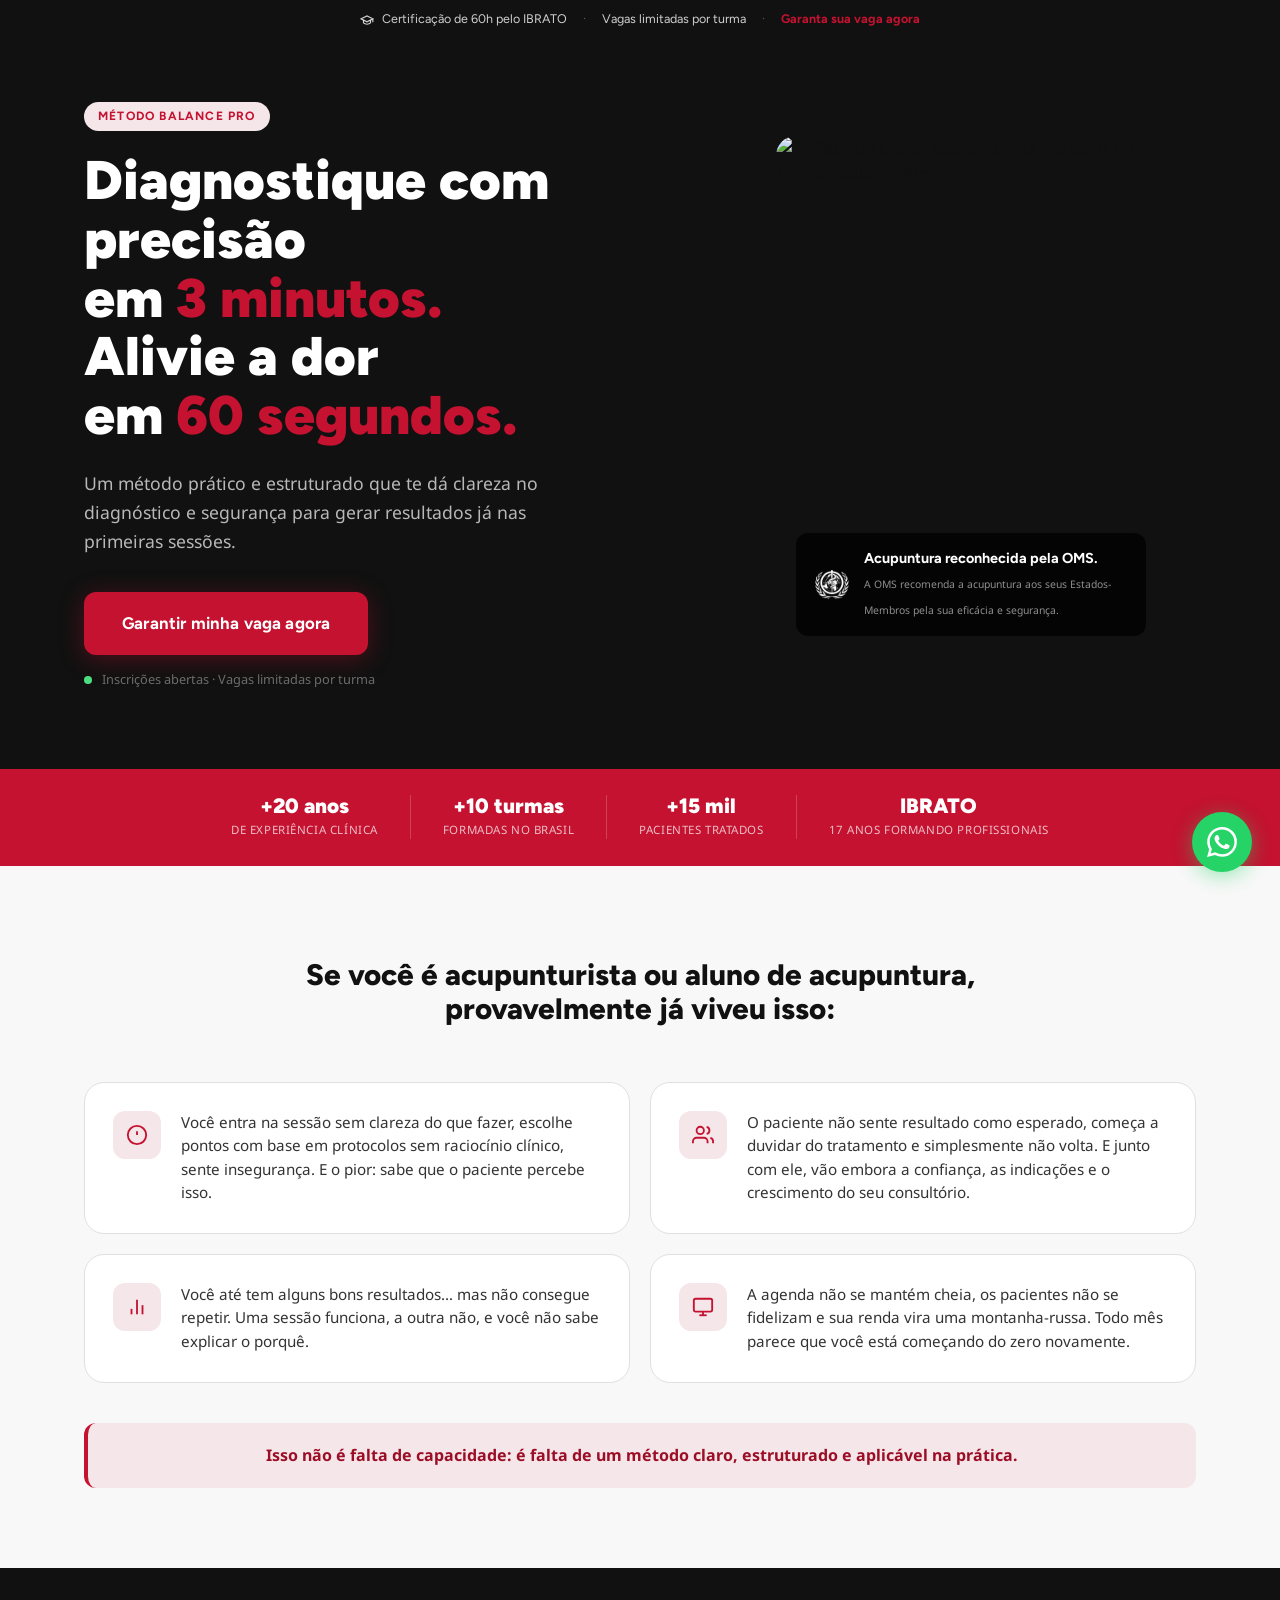
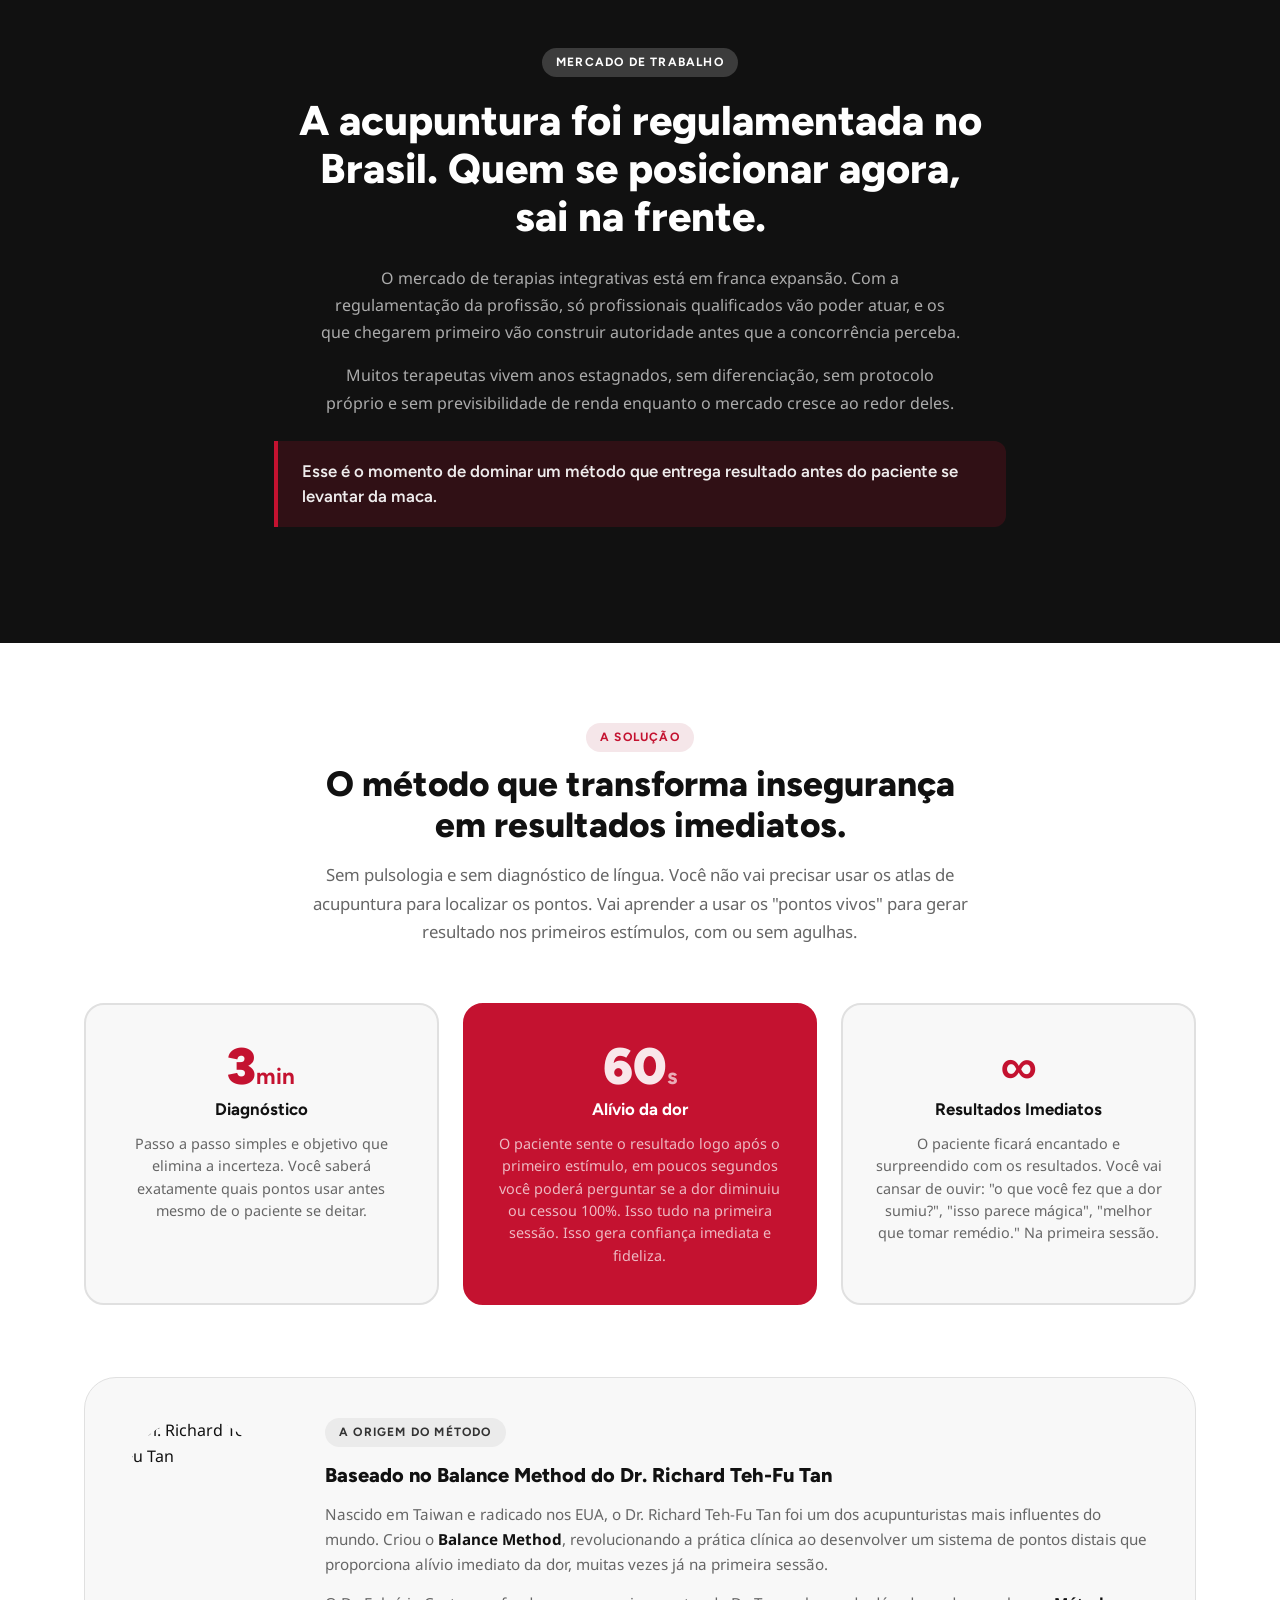
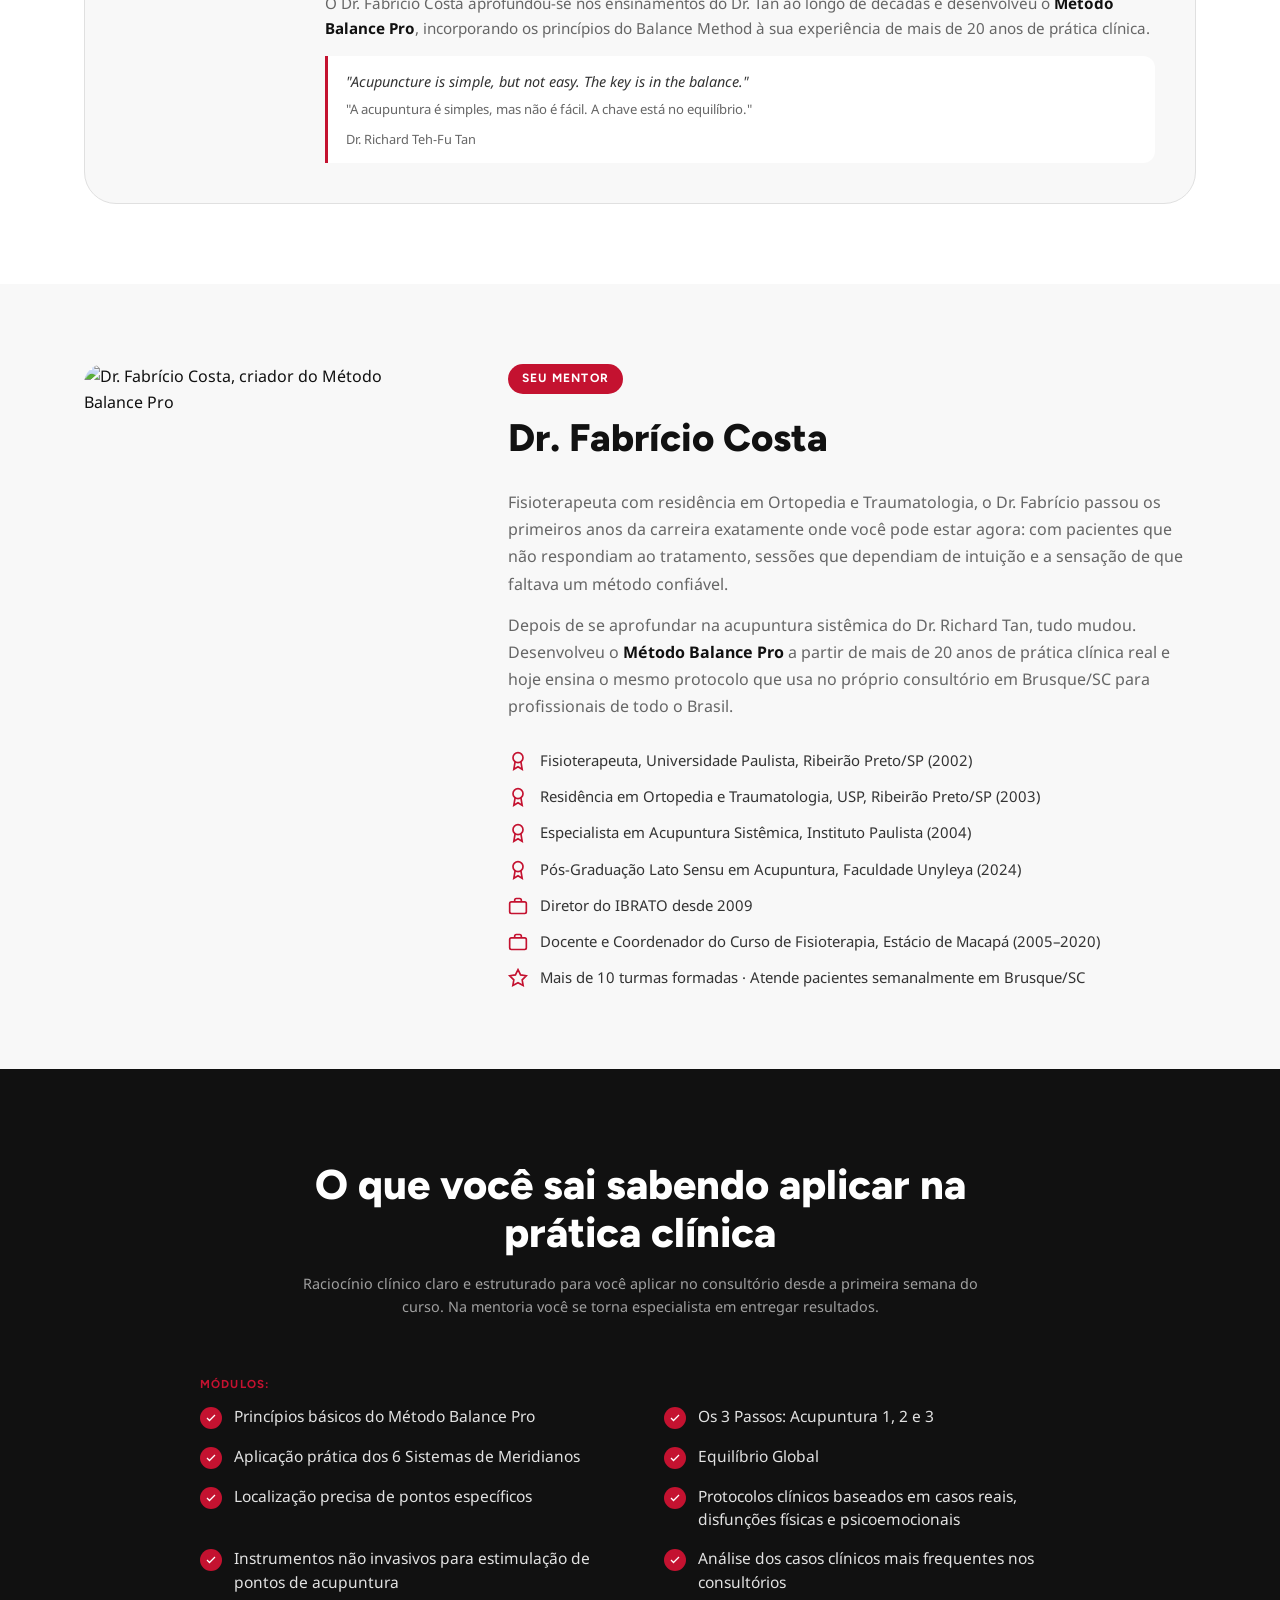
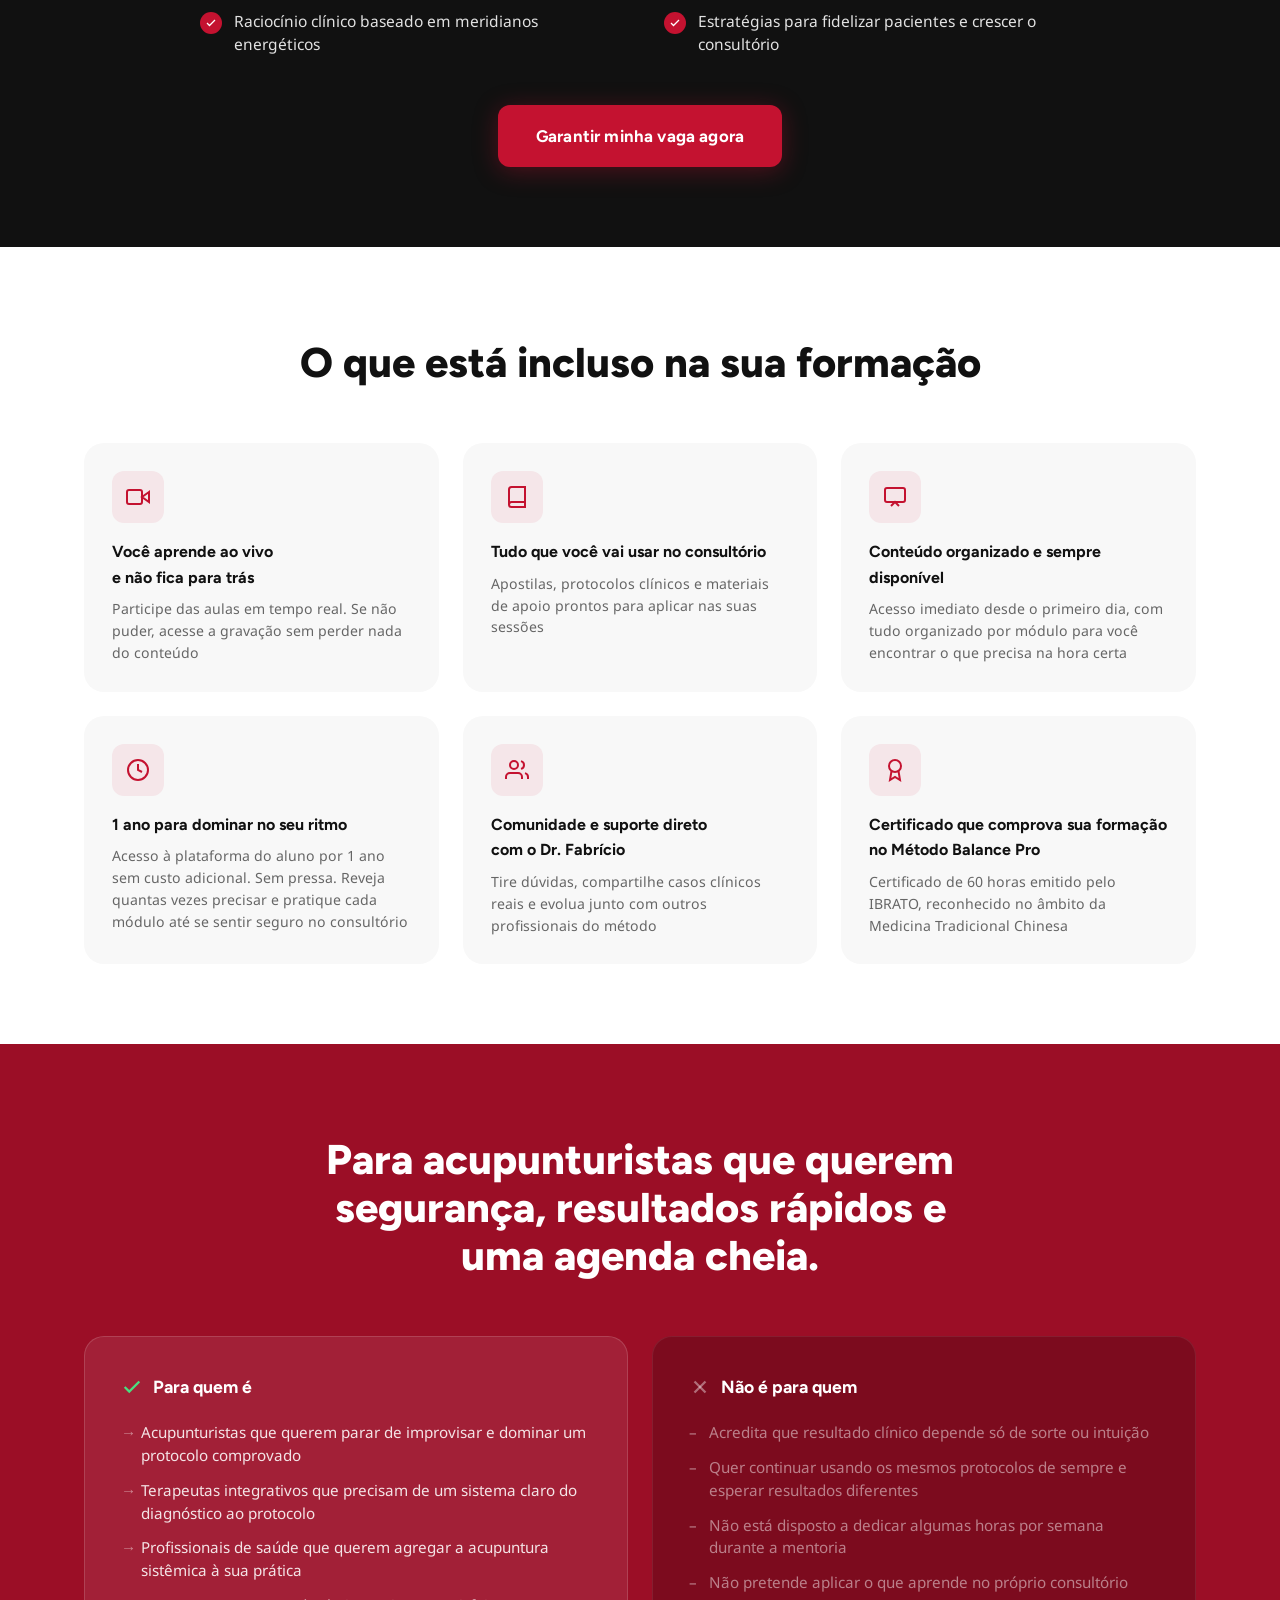
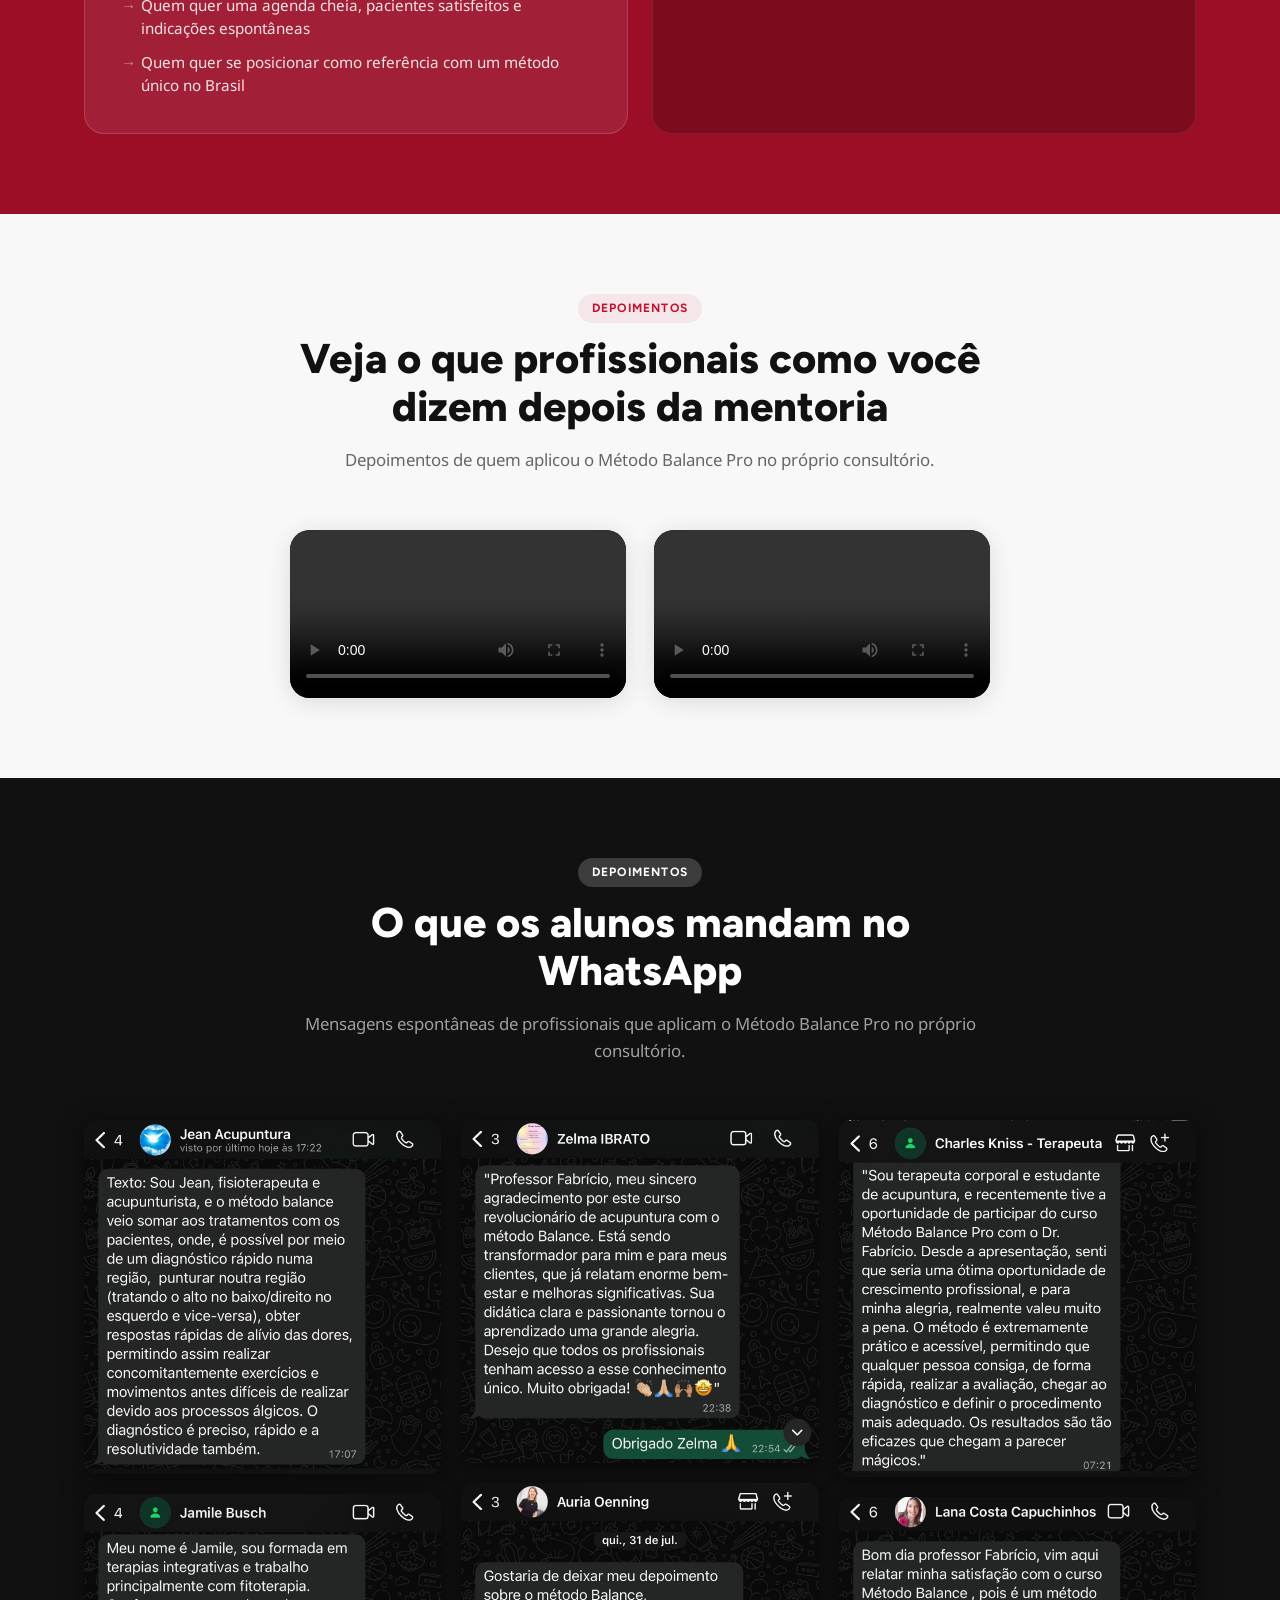
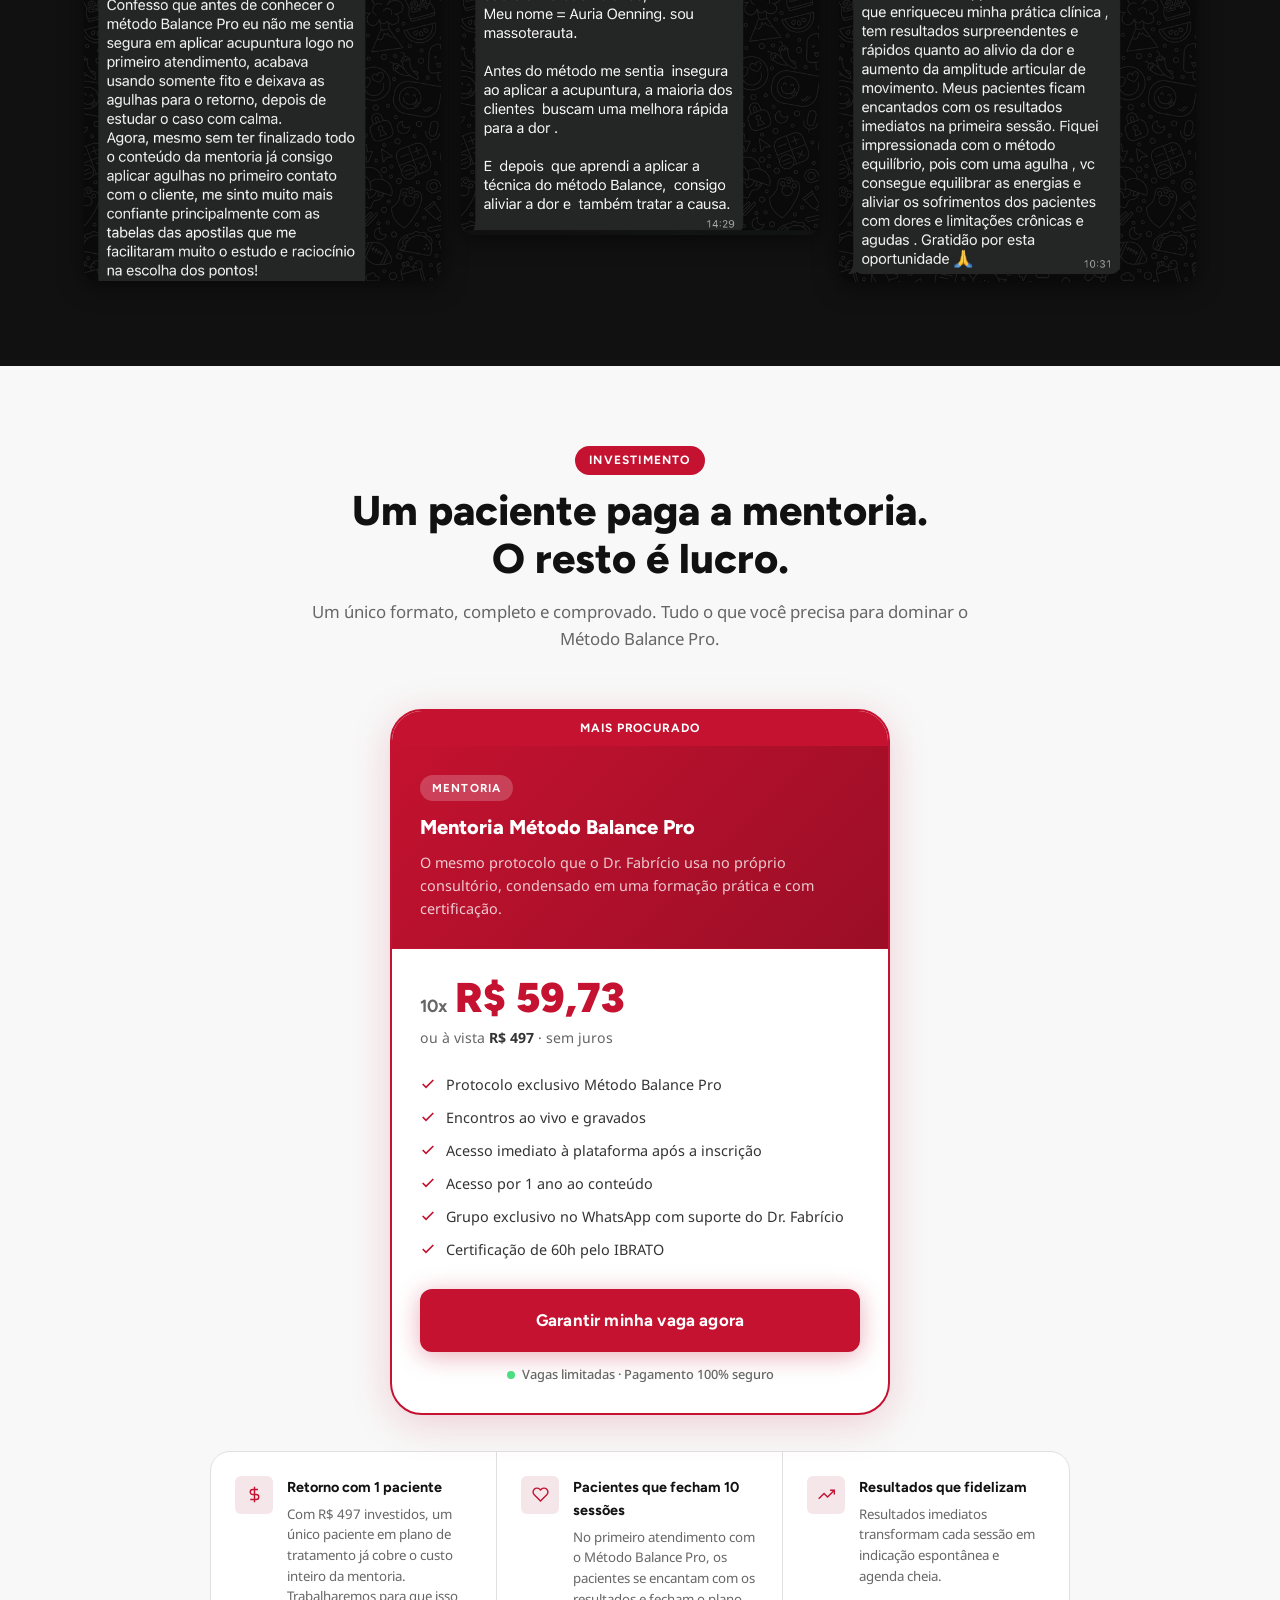
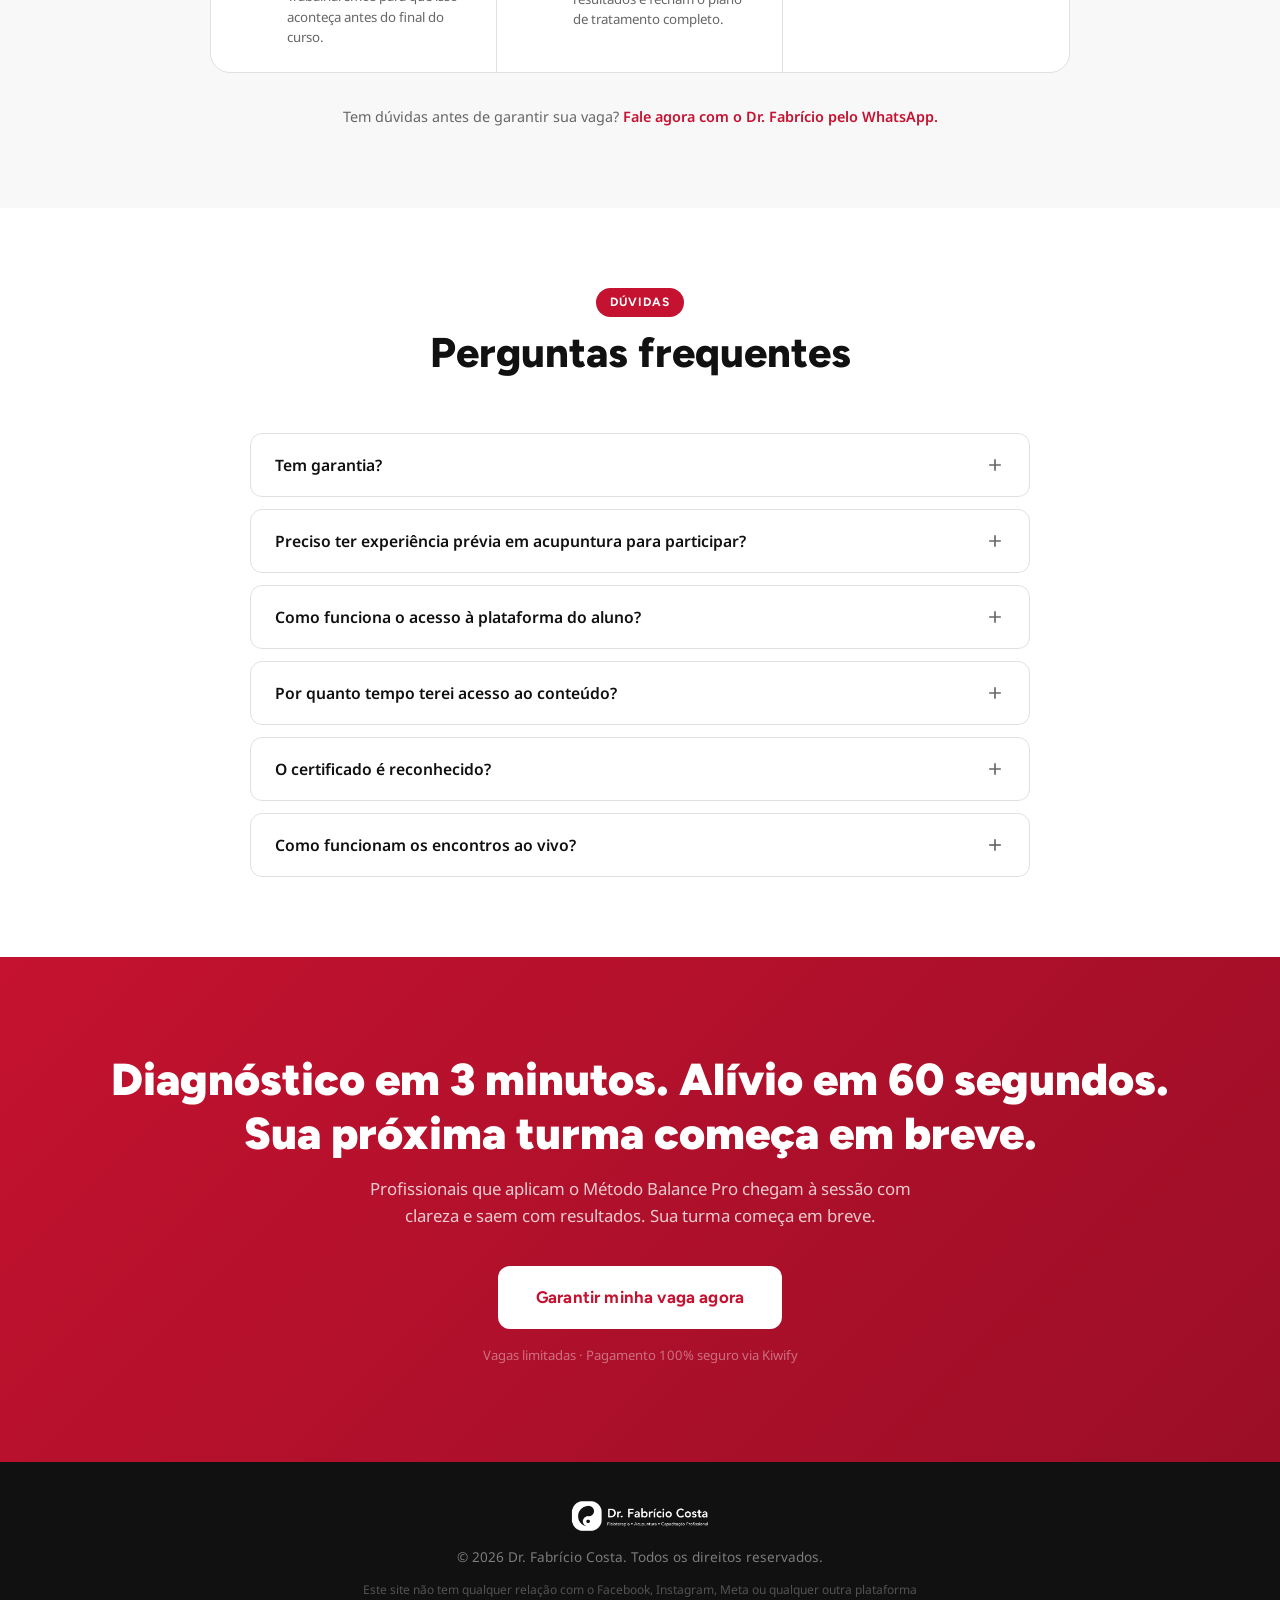
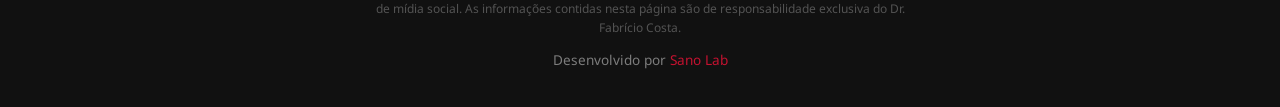
==== index.html @ a874288b "Ajusta quebras de linha em títulos das seções Mercado e A Solução Co-Authored-By: Claude Sonnet 4.6 " ====
<!DOCTYPE html>
<html lang="pt-BR">
<head>
  <!-- LP Método Balance Pro — Dr. Fabrício Costa | Sano Lab -->
  <meta charset="UTF-8">
  <meta name="viewport" content="width=device-width, initial-scale=1.0">
  <meta name="robots" content="noindex, nofollow">
  <meta name="theme-color" content="#C41230">
  <meta name="description" content="Aprenda o Método Balance Pro e alivie a dor dos seus pacientes em menos de 60 segundos. Mentoria com Dr. Fabrício Costa. Certificado IBRATO 60h.">
  <meta property="og:title" content="Método Balance Pro · Dr. Fabrício Costa">
  <meta property="og:description" content="Diagnóstico em menos de 3 minutos. Alívio da dor em menos de 60 segundos. Aprenda o Método Balance Pro com o Dr. Fabrício Costa.">
  <meta property="og:type" content="website">
  <meta property="og:image" content="img/og-image.jpg">
  <meta name="twitter:card" content="summary_large_image">
  <meta name="twitter:title" content="Método Balance Pro · Dr. Fabrício Costa">
  <meta name="twitter:description" content="Diagnóstico em menos de 3 minutos. Alívio da dor em menos de 60 segundos.">
  <meta name="twitter:image" content="img/og-image.jpg">
  <link rel="preconnect" href="https://fonts.googleapis.com">
  <link rel="preconnect" href="https://fonts.gstatic.com" crossorigin>
  <link rel="icon" href="img/favicon.png" type="image/png">
  <title>Método Balance Pro · Dr. Fabrício Costa</title>
  <link rel="stylesheet" href="css/lp.css">
</head>
<body>

  <a href="#main" class="lp-skip-link">Pular para o conteúdo</a>

  <!-- ── BARRA SUPERIOR ── -->
  <div class="lp-topbar">
    <div class="lp-topbar-inner">
      <span>
        <svg width="14" height="14" viewBox="0 0 24 24" fill="none" stroke="currentColor" stroke-width="2" aria-hidden="true" style="display:inline;vertical-align:middle;margin-right:5px"><path d="M22 10v6M2 10l10-5 10 5-10 5z"/><path d="M6 12v5c3 3 9 3 12 0v-5"/></svg>
        Certificação de 60h pelo IBRATO
      </span>
      <span class="lp-topbar-sep" aria-hidden="true">·</span>
      <span>Vagas limitadas por turma</span>
      <span class="lp-topbar-sep" aria-hidden="true">·</span>
      <a href="https://pay.kiwify.com.br/V6FzLdt" target="_blank" rel="noopener">Garanta sua vaga agora</a>
    </div>
  </div>

  <main id="main">

    <!-- ══════════════════════════════════════════
         1. HERO
    ══════════════════════════════════════════ -->
    <section class="lp-hero" aria-labelledby="lp-hero-title">
      <div class="lp-container lp-hero-inner">

        <div class="lp-hero-content">
          <span class="lp-tag">Método Balance Pro</span>
          <h1 id="lp-hero-title">
            Diagnostique com precisão<br>
            em <em>3 minutos.</em><br>
            Alivie a dor<br>
            em <em>60 segundos.</em>
          </h1>
          <p class="lp-hero-sub">
            Um método prático e estruturado que te dá clareza no diagnóstico e segurança para gerar resultados já nas primeiras sessões.
          </p>
          <a href="https://pay.kiwify.com.br/V6FzLdt"
             class="lp-btn lp-btn-primary lp-btn-lg" target="_blank" rel="noopener">
            Garantir minha vaga agora
          </a>
          <p class="lp-hero-disclaimer">
            <span class="lp-dot-live" aria-hidden="true"></span>
            Inscrições abertas · Vagas limitadas por turma
          </p>
        </div>

        <div class="lp-hero-visual" aria-hidden="true">
          <img src="img/dr-fabricio.jpg" alt="Dr. Fabrício Costa, acupunturista e criador do Método Balance Pro">
          <div class="lp-hero-badge">
            <img src="img/oms-logo.png" alt="">
            <div>
              <strong>Acupuntura reconhecida pela OMS.</strong>
              <span>A OMS recomenda a acupuntura aos seus Estados-Membros pela sua eficácia e segurança.</span>
            </div>
          </div>
        </div>

      </div>
    </section>

    <!-- ══════════════════════════════════════════
         2. BARRA DE PROVA SOCIAL
    ══════════════════════════════════════════ -->
    <div class="lp-trust-bar" aria-label="Números e credenciais">
      <div class="lp-container lp-trust-inner">
        <div class="lp-trust-item">
          <strong>+20 anos</strong>
          <span>de experiência clínica</span>
        </div>
        <div class="lp-trust-sep" aria-hidden="true"></div>
        <div class="lp-trust-item">
          <strong>+10 turmas</strong>
          <span>formadas no Brasil</span>
        </div>
        <div class="lp-trust-sep" aria-hidden="true"></div>
        <div class="lp-trust-item">
          <strong>+15 mil</strong>
          <span>pacientes tratados</span>
        </div>
        <div class="lp-trust-sep" aria-hidden="true"></div>
        <div class="lp-trust-item">
          <strong>IBRATO</strong>
          <span>17 anos formando profissionais</span>
        </div>
      </div>
    </div>

    <!-- ══════════════════════════════════════════
         3. PROBLEMA
    ══════════════════════════════════════════ -->
    <section class="lp-section lp-pain" aria-labelledby="lp-pain-title">
      <div class="lp-container">
        <div class="lp-section-header">
          <h2 id="lp-pain-title">Se você é acupunturista ou aluno de acupuntura,<br>provavelmente já viveu isso:</h2>
        </div>

        <div class="lp-pain-grid">
          <div class="lp-pain-card">
            <div class="lp-pain-icon" aria-hidden="true">
              <svg viewBox="0 0 24 24" fill="none" stroke-width="2"><circle cx="12" cy="12" r="10"/><line x1="12" y1="8" x2="12" y2="12"/><line x1="12" y1="16" x2="12.01" y2="16"/></svg>
            </div>
            <p>Você entra na sessão sem clareza do que fazer, escolhe pontos com base em protocolos sem raciocínio clínico, sente insegurança. E o pior: sabe que o paciente percebe isso.</p>
          </div>
          <div class="lp-pain-card">
            <div class="lp-pain-icon" aria-hidden="true">
              <svg viewBox="0 0 24 24" fill="none" stroke-width="2"><path d="M17 21v-2a4 4 0 0 0-4-4H5a4 4 0 0 0-4 4v2"/><circle cx="9" cy="7" r="4"/><path d="M23 21v-2a4 4 0 0 0-3-3.87"/><path d="M16 3.13a4 4 0 0 1 0 7.75"/></svg>
            </div>
            <p>O paciente não sente resultado como esperado, começa a duvidar do tratamento e simplesmente não volta. E junto com ele, vão embora a confiança, as indicações e o crescimento do seu consultório.</p>
          </div>
          <div class="lp-pain-card">
            <div class="lp-pain-icon" aria-hidden="true">
              <svg viewBox="0 0 24 24" fill="none" stroke-width="2"><line x1="18" y1="20" x2="18" y2="10"/><line x1="12" y1="20" x2="12" y2="4"/><line x1="6" y1="20" x2="6" y2="14"/></svg>
            </div>
            <p>Você até tem alguns bons resultados… mas não consegue repetir. Uma sessão funciona, a outra não, e você não sabe explicar o porquê.</p>
          </div>
          <div class="lp-pain-card">
            <div class="lp-pain-icon" aria-hidden="true">
              <svg viewBox="0 0 24 24" fill="none" stroke-width="2"><rect x="2" y="3" width="20" height="14" rx="2"/><line x1="8" y1="21" x2="16" y2="21"/><line x1="12" y1="17" x2="12" y2="21"/></svg>
            </div>
            <p>A agenda não se mantém cheia, os pacientes não se fidelizam e sua renda vira uma montanha-russa. Todo mês parece que você está começando do zero novamente.</p>
          </div>
        </div>

        <div class="lp-pain-cta">
          <p><strong>Isso não é falta de capacidade: é falta de um método claro, estruturado e aplicável na prática.</strong></p>
        </div>
      </div>
    </section>

    <!-- ══════════════════════════════════════════
         4. MERCADO
    ══════════════════════════════════════════ -->
    <section class="lp-section lp-market" aria-labelledby="lp-market-title">
      <div class="lp-container lp-market-inner">
        <span class="lp-tag lp-tag-white">Mercado de trabalho</span>
        <h2 id="lp-market-title">A acupuntura foi regulamentada no Brasil. Quem se posicionar agora,<br>sai na frente.</h2>
        <p>O mercado de terapias integrativas está em franca expansão. Com a regulamentação da profissão, só profissionais qualificados vão poder atuar, e os que chegarem primeiro vão construir autoridade antes que a concorrência perceba.</p>
        <p>Muitos terapeutas vivem anos estagnados, sem diferenciação, sem protocolo próprio e sem previsibilidade de renda enquanto o mercado cresce ao redor deles.</p>
        <div class="lp-market-callout">
          Esse é o momento de dominar um método que entrega resultado antes do paciente se levantar da maca.
        </div>
      </div>
    </section>

    <!-- ══════════════════════════════════════════
         5. O MÉTODO + ORIGEM
    ══════════════════════════════════════════ -->
    <section class="lp-section lp-method" aria-labelledby="lp-method-title">
      <div class="lp-container">

        <div class="lp-section-header">
          <span class="lp-tag">A Solução</span>
          <h2 id="lp-method-title">O método que transforma insegurança<br>em resultados imediatos.</h2>
          <p class="lp-section-lead">Sem pulsologia e sem diagnóstico de língua. Você não vai precisar usar os atlas de acupuntura para localizar os pontos. Vai aprender a usar os "pontos vivos" para gerar resultado nos primeiros estímulos, com ou sem agulhas.</p>
        </div>

        <div class="lp-pillars">
          <div class="lp-pillar">
            <div class="lp-pillar-num" aria-hidden="true">3<small>min</small></div>
            <h3>Diagnóstico</h3>
            <p>Passo a passo simples e objetivo que elimina a incerteza. Você saberá exatamente quais pontos usar antes mesmo de o paciente se deitar.</p>
          </div>
          <div class="lp-pillar lp-pillar-highlight">
            <div class="lp-pillar-num" aria-hidden="true">60<small>s</small></div>
            <h3>Alívio da dor</h3>
            <p>O paciente sente o resultado logo após o primeiro estímulo, em poucos segundos você poderá perguntar se a dor diminuiu ou cessou 100%. Isso tudo na primeira sessão. Isso gera confiança imediata e fideliza.</p>
          </div>
          <div class="lp-pillar">
            <div class="lp-pillar-num" aria-hidden="true">∞</div>
            <h3>Resultados Imediatos</h3>
            <p>O paciente ficará encantado e surpreendido com os resultados. Você vai cansar de ouvir: "o que você fez que a dor sumiu?", "isso parece mágica", "melhor que tomar remédio." Na primeira sessão.</p>
          </div>
        </div>

        <!-- Origem: Dr. Richard Tan -->
        <div class="lp-tan-block">
          <div class="lp-tan-img-wrap">
            <img src="https://www.elotus.org/sites/default/files/imagecache/biography_full/speakers/richard_teh_fu_tan.jpg"
                 alt="Dr. Richard Teh-Fu Tan" loading="lazy">
          </div>
          <div class="lp-tan-content">
            <span class="lp-tag lp-tag-dark">A origem do método</span>
            <h3>Baseado no Balance Method do Dr. Richard Teh-Fu Tan</h3>
            <p>Nascido em Taiwan e radicado nos EUA, o Dr. Richard Teh-Fu Tan foi um dos acupunturistas mais influentes do mundo. Criou o <strong>Balance Method</strong>, revolucionando a prática clínica ao desenvolver um sistema de pontos distais que proporciona alívio imediato da dor, muitas vezes já na primeira sessão.</p>
            <p>O Dr. Fabrício Costa aprofundou-se nos ensinamentos do Dr. Tan ao longo de décadas e desenvolveu o <strong>Método Balance Pro</strong>, incorporando os princípios do Balance Method à sua experiência de mais de 20 anos de prática clínica.</p>
            <blockquote class="lp-quote">
              <p>"Acupuncture is simple, but not easy. The key is in the balance."</p>
              <p class="lp-quote-translation">"A acupuntura é simples, mas não é fácil. A chave está no equilíbrio."</p>
              <footer>Dr. Richard Teh-Fu Tan</footer>
            </blockquote>
          </div>
        </div>

      </div>
    </section>

    <!-- ══════════════════════════════════════════
         6. O MENTOR
    ══════════════════════════════════════════ -->
    <section class="lp-section lp-mentor" aria-labelledby="lp-mentor-title">
      <div class="lp-container lp-mentor-inner">

        <div class="lp-mentor-img">
          <img src="img/sobre2.jpg" alt="Dr. Fabrício Costa, criador do Método Balance Pro" loading="lazy">
        </div>

        <div class="lp-mentor-content">
          <span class="lp-tag lp-tag-red">Seu mentor</span>
          <h2 id="lp-mentor-title">Dr. Fabrício Costa</h2>
          <p>Fisioterapeuta com residência em Ortopedia e Traumatologia, o Dr. Fabrício passou os primeiros anos da carreira exatamente onde você pode estar agora: com pacientes que não respondiam ao tratamento, sessões que dependiam de intuição e a sensação de que faltava um método confiável.</p>
          <p>Depois de se aprofundar na acupuntura sistêmica do Dr. Richard Tan, tudo mudou. Desenvolveu o <strong>Método Balance Pro</strong> a partir de mais de 20 anos de prática clínica real e hoje ensina o mesmo protocolo que usa no próprio consultório em Brusque/SC para profissionais de todo o Brasil.</p>

          <ul class="lp-mentor-creds">
            <li>
              <svg viewBox="0 0 24 24" fill="none" stroke-width="2" aria-hidden="true"><circle cx="12" cy="8" r="6"/><path d="M15.477 12.89L17 22l-5-3-5 3 1.523-9.11"/></svg>
              Fisioterapeuta, Universidade Paulista, Ribeirão Preto/SP (2002)
            </li>
            <li>
              <svg viewBox="0 0 24 24" fill="none" stroke-width="2" aria-hidden="true"><circle cx="12" cy="8" r="6"/><path d="M15.477 12.89L17 22l-5-3-5 3 1.523-9.11"/></svg>
              Residência em Ortopedia e Traumatologia, USP, Ribeirão Preto/SP (2003)
            </li>
            <li>
              <svg viewBox="0 0 24 24" fill="none" stroke-width="2" aria-hidden="true"><circle cx="12" cy="8" r="6"/><path d="M15.477 12.89L17 22l-5-3-5 3 1.523-9.11"/></svg>
              Especialista em Acupuntura Sistêmica, Instituto Paulista (2004)
            </li>
            <li>
              <svg viewBox="0 0 24 24" fill="none" stroke-width="2" aria-hidden="true"><circle cx="12" cy="8" r="6"/><path d="M15.477 12.89L17 22l-5-3-5 3 1.523-9.11"/></svg>
              Pós-Graduação Lato Sensu em Acupuntura, Faculdade Unyleya (2024)
            </li>
            <li>
              <svg viewBox="0 0 24 24" fill="none" stroke-width="2" aria-hidden="true"><rect x="2" y="7" width="20" height="14" rx="2"/><path d="M16 7V5a2 2 0 0 0-2-2h-4a2 2 0 0 0-2 2v2"/></svg>
              Diretor do IBRATO desde 2009
            </li>
            <li>
              <svg viewBox="0 0 24 24" fill="none" stroke-width="2" aria-hidden="true"><rect x="2" y="7" width="20" height="14" rx="2"/><path d="M16 7V5a2 2 0 0 0-2-2h-4a2 2 0 0 0-2 2v2"/></svg>
              Docente e Coordenador do Curso de Fisioterapia, Estácio de Macapá (2005–2020)
            </li>
            <li>
              <svg viewBox="0 0 24 24" fill="none" stroke-width="2" aria-hidden="true"><polygon points="12 2 15.09 8.26 22 9.27 17 14.14 18.18 21.02 12 17.77 5.82 21.02 7 14.14 2 9.27 8.91 8.26 12 2"/></svg>
              Mais de 10 turmas formadas · Atende pacientes semanalmente em Brusque/SC
            </li>
          </ul>
        </div>

      </div>
    </section>

    <!-- ══════════════════════════════════════════
         7. O QUE VOCÊ VAI APRENDER
    ══════════════════════════════════════════ -->
    <section class="lp-section lp-curriculum" aria-labelledby="lp-curr-title">
      <div class="lp-container">
        <div class="lp-section-header">
          <h2 id="lp-curr-title">O que você sai sabendo aplicar na prática clínica</h2>
          <p>Raciocínio clínico claro e estruturado para você aplicar no consultório desde a primeira semana do curso. Na mentoria você se torna especialista em entregar resultados.</p>
        </div>

        <p class="lp-curr-label">Módulos:</p>
        <ul class="lp-curr-list" role="list">
          <li>
            <span class="lp-curr-check" aria-hidden="true">
              <svg viewBox="0 0 24 24" fill="none" stroke-width="2.5"><polyline points="20 6 9 17 4 12"/></svg>
            </span>
            <span>Princípios básicos do Método Balance Pro</span>
          </li>
          <li>
            <span class="lp-curr-check" aria-hidden="true">
              <svg viewBox="0 0 24 24" fill="none" stroke-width="2.5"><polyline points="20 6 9 17 4 12"/></svg>
            </span>
            <span>Os 3 Passos: Acupuntura 1, 2 e 3</span>
          </li>
          <li>
            <span class="lp-curr-check" aria-hidden="true">
              <svg viewBox="0 0 24 24" fill="none" stroke-width="2.5"><polyline points="20 6 9 17 4 12"/></svg>
            </span>
            <span>Aplicação prática dos 6 Sistemas de Meridianos</span>
          </li>
          <li>
            <span class="lp-curr-check" aria-hidden="true">
              <svg viewBox="0 0 24 24" fill="none" stroke-width="2.5"><polyline points="20 6 9 17 4 12"/></svg>
            </span>
            <span>Equilíbrio Global</span>
          </li>
          <li>
            <span class="lp-curr-check" aria-hidden="true">
              <svg viewBox="0 0 24 24" fill="none" stroke-width="2.5"><polyline points="20 6 9 17 4 12"/></svg>
            </span>
            <span>Localização precisa de pontos específicos</span>
          </li>
          <li>
            <span class="lp-curr-check" aria-hidden="true">
              <svg viewBox="0 0 24 24" fill="none" stroke-width="2.5"><polyline points="20 6 9 17 4 12"/></svg>
            </span>
            <span>Protocolos clínicos baseados em casos reais, disfunções físicas e psicoemocionais</span>
          </li>
          <li>
            <span class="lp-curr-check" aria-hidden="true">
              <svg viewBox="0 0 24 24" fill="none" stroke-width="2.5"><polyline points="20 6 9 17 4 12"/></svg>
            </span>
            <span>Instrumentos não invasivos para estimulação de pontos de acupuntura</span>
          </li>
          <li>
            <span class="lp-curr-check" aria-hidden="true">
              <svg viewBox="0 0 24 24" fill="none" stroke-width="2.5"><polyline points="20 6 9 17 4 12"/></svg>
            </span>
            <span>Análise dos casos clínicos mais frequentes nos consultórios</span>
          </li>
          <li>
            <span class="lp-curr-check" aria-hidden="true">
              <svg viewBox="0 0 24 24" fill="none" stroke-width="2.5"><polyline points="20 6 9 17 4 12"/></svg>
            </span>
            <span>Raciocínio clínico baseado em meridianos energéticos</span>
          </li>
          <li>
            <span class="lp-curr-check" aria-hidden="true">
              <svg viewBox="0 0 24 24" fill="none" stroke-width="2.5"><polyline points="20 6 9 17 4 12"/></svg>
            </span>
            <span>Estratégias para fidelizar pacientes e crescer o consultório</span>
          </li>
        </ul>

        <div class="lp-curr-cta">
          <a href="https://pay.kiwify.com.br/V6FzLdt"
             class="lp-btn lp-btn-primary lp-btn-lg" target="_blank" rel="noopener">
            Garantir minha vaga agora
          </a>
        </div>
      </div>
    </section>

    <!-- ══════════════════════════════════════════
         8. O QUE ESTÁ INCLUSO
    ══════════════════════════════════════════ -->
    <section class="lp-section lp-benefits" aria-labelledby="lp-benefits-title">
      <div class="lp-container">
        <div class="lp-section-header">
          <h2 id="lp-benefits-title">O que está incluso na sua formação</h2>
        </div>

        <div class="lp-benefits-grid">
          <div class="lp-benefit">
            <div class="lp-benefit-icon" aria-hidden="true">
              <svg viewBox="0 0 24 24" fill="none" stroke-width="2"><polygon points="23 7 16 12 23 17 23 7"/><rect x="1" y="5" width="15" height="14" rx="2"/></svg>
            </div>
            <h4>Você aprende ao vivo<br>e não fica para trás</h4>
            <p>Participe das aulas em tempo real. Se não puder, acesse a gravação sem perder nada do conteúdo</p>
          </div>
          <div class="lp-benefit">
            <div class="lp-benefit-icon" aria-hidden="true">
              <svg viewBox="0 0 24 24" fill="none" stroke-width="2"><path d="M4 19.5A2.5 2.5 0 0 1 6.5 17H20"/><path d="M6.5 2H20v20H6.5A2.5 2.5 0 0 1 4 19.5v-15A2.5 2.5 0 0 1 6.5 2z"/></svg>
            </div>
            <h4>Tudo que você vai usar no consultório</h4>
            <p>Apostilas, protocolos clínicos e materiais de apoio prontos para aplicar nas suas sessões</p>
          </div>
          <div class="lp-benefit">
            <div class="lp-benefit-icon" aria-hidden="true">
              <svg viewBox="0 0 24 24" fill="none" stroke-width="2"><rect x="2" y="3" width="20" height="14" rx="2"/><polyline points="8 21 12 17 16 21"/></svg>
            </div>
            <h4>Conteúdo organizado e sempre disponível</h4>
            <p>Acesso imediato desde o primeiro dia, com tudo organizado por módulo para você encontrar o que precisa na hora certa</p>
          </div>
          <div class="lp-benefit">
            <div class="lp-benefit-icon" aria-hidden="true">
              <svg viewBox="0 0 24 24" fill="none" stroke-width="2"><circle cx="12" cy="12" r="10"/><polyline points="12 6 12 12 16 14"/></svg>
            </div>
            <h4>1 ano para dominar no seu ritmo</h4>
            <p>Acesso à plataforma do aluno por 1 ano sem custo adicional. Sem pressa. Reveja quantas vezes precisar e pratique cada módulo até se sentir seguro no consultório</p>
          </div>
          <div class="lp-benefit">
            <div class="lp-benefit-icon" aria-hidden="true">
              <svg viewBox="0 0 24 24" fill="none" stroke-width="2"><path d="M17 21v-2a4 4 0 0 0-4-4H5a4 4 0 0 0-4 4v2"/><circle cx="9" cy="7" r="4"/><path d="M23 21v-2a4 4 0 0 0-3-3.87"/><path d="M16 3.13a4 4 0 0 1 0 7.75"/></svg>
            </div>
            <h4>Comunidade e suporte direto<br>com o Dr. Fabrício</h4>
            <p>Tire dúvidas, compartilhe casos clínicos reais e evolua junto com outros profissionais do método</p>
          </div>
          <div class="lp-benefit">
            <div class="lp-benefit-icon" aria-hidden="true">
              <svg viewBox="0 0 24 24" fill="none" stroke-width="2"><circle cx="12" cy="8" r="6"/><path d="M15.477 12.89L17 22l-5-3-5 3 1.523-9.11"/></svg>
            </div>
            <h4>Certificado que comprova sua formação<br>no Método Balance Pro</h4>
            <p>Certificado de 60 horas emitido pelo IBRATO, reconhecido no âmbito da Medicina Tradicional Chinesa</p>
          </div>
        </div>
      </div>
    </section>

    <!-- ══════════════════════════════════════════
         9. PARA QUEM É
    ══════════════════════════════════════════ -->
    <section class="lp-section lp-forwhom" aria-labelledby="lp-forwhom-title">
      <div class="lp-container">
        <div class="lp-section-header center-light">
          <h2 id="lp-forwhom-title">Para acupunturistas que querem segurança, resultados rápidos e uma agenda cheia.</h2>
        </div>

        <div class="lp-forwhom-grid">
          <div class="lp-forwhom-block lp-forwhom-yes">
            <h3>
              <svg viewBox="0 0 24 24" fill="none" stroke-width="2.5" aria-hidden="true"><polyline points="20 6 9 17 4 12"/></svg>
              Para quem é
            </h3>
            <ul>
              <li>Acupunturistas que querem parar de improvisar e dominar um protocolo comprovado</li>
              <li>Terapeutas integrativos que precisam de um sistema claro do diagnóstico ao protocolo</li>
              <li>Profissionais de saúde que querem agregar a acupuntura sistêmica à sua prática</li>
              <li>Quem quer uma agenda cheia, pacientes satisfeitos e indicações espontâneas</li>
              <li>Quem quer se posicionar como referência com um método único no Brasil</li>
            </ul>
          </div>
          <div class="lp-forwhom-block lp-forwhom-no">
            <h3>
              <svg viewBox="0 0 24 24" fill="none" stroke-width="2.5" aria-hidden="true"><line x1="18" y1="6" x2="6" y2="18"/><line x1="6" y1="6" x2="18" y2="18"/></svg>
              Não é para quem
            </h3>
            <ul>
              <li>Acredita que resultado clínico depende só de sorte ou intuição</li>
              <li>Quer continuar usando os mesmos protocolos de sempre e esperar resultados diferentes</li>
              <li>Não está disposto a dedicar algumas horas por semana durante a mentoria</li>
              <li>Não pretende aplicar o que aprende no próprio consultório</li>
            </ul>
          </div>
        </div>
      </div>
    </section>

    <!-- ══════════════════════════════════════════
         10. DEPOIMENTOS EM VÍDEO
    ══════════════════════════════════════════ -->
    <section class="lp-section lp-videos" aria-labelledby="lp-videos-title">
      <div class="lp-container">
        <div class="lp-section-header">
          <span class="lp-tag">Depoimentos</span>
          <h2 id="lp-videos-title">Veja o que profissionais como você dizem depois da mentoria</h2>
          <p>Depoimentos de quem aplicou o Método Balance Pro no próprio consultório.</p>
        </div>

        <div class="lp-videos-grid">
          <div class="lp-video-wrap">
            <video
              src="video/depoimento-1.mp4"
              controls
              playsinline
              preload="metadata"
              aria-label="Depoimento de aluno do Método Balance Pro">
            </video>
          </div>
          <div class="lp-video-wrap">
            <video
              src="video/depoimento-2.mp4"
              controls
              playsinline
              preload="metadata"
              aria-label="Depoimento de aluno do Método Balance Pro">
            </video>
          </div>
        </div>
      </div>
    </section>

    <!-- ══════════════════════════════════════════
         11. DEPOIMENTOS WHATSAPP
    ══════════════════════════════════════════ -->
    <section class="lp-section lp-wadepos" aria-labelledby="lp-wadepos-title">
      <div class="lp-container">
        <div class="lp-section-header">
          <span class="lp-tag lp-tag-white">Depoimentos</span>
          <h2 id="lp-wadepos-title">O que os alunos mandam no WhatsApp</h2>
          <p>Mensagens espontâneas de profissionais que aplicam o Método Balance Pro no próprio consultório.</p>
        </div>
        <div class="lp-wa-grid">
          <img src="depoimentos/WhatsApp%20Image%202026-04-30%20at%2001.19.04.jpeg"
               alt="Depoimento de Jean, fisioterapeuta e acupunturista" loading="lazy" class="lp-wa-img">
          <img src="depoimentos/WhatsApp%20Image%202026-04-30%20at%2001.19.05.jpeg"
               alt="Depoimento de Jamile Busch, terapeuta integrativa" loading="lazy" class="lp-wa-img">
          <img src="depoimentos/WhatsApp%20Image%202026-04-30%20at%2001.19.05%20(2).jpeg"
               alt="Depoimento de Zelma, aluna do IBRATO" loading="lazy" class="lp-wa-img">
          <img src="depoimentos/WhatsApp%20Image%202026-04-30%20at%2001.19.06%20(1).jpeg"
               alt="Depoimento de Auria Oenning, massoterapeuta" loading="lazy" class="lp-wa-img">
          <img src="depoimentos/WhatsApp%20Image%202026-04-30%20at%2001.19.06.jpeg"
               alt="Depoimento de Charles Kniss, terapeuta corporal" loading="lazy" class="lp-wa-img">
          <img src="depoimentos/WhatsApp%20Image%202026-04-30%20at%2001.19.05%20(3).jpeg"
               alt="Depoimento de Lana Costa, profissional de saúde" loading="lazy" class="lp-wa-img">
        </div>
      </div>
    </section>

    <!-- ══════════════════════════════════════════
         12. INVESTIMENTO
    ══════════════════════════════════════════ -->
    <section class="lp-section lp-pricing" aria-labelledby="lp-pricing-title">
      <div class="lp-container">
        <div class="lp-section-header">
          <span class="lp-tag lp-tag-red">Investimento</span>
          <h2 id="lp-pricing-title">Um paciente paga a mentoria.<br>O resto é lucro.</h2>
          <p>Um único formato, completo e comprovado. Tudo o que você precisa para dominar o Método Balance Pro.</p>
        </div>

        <div class="lp-pricing-grid lp-pricing-single">
          <div class="lp-price-card lp-price-card-featured">
            <div class="lp-price-best">Mais procurado</div>
            <div class="lp-price-card-top">
              <span class="lp-price-tag">Mentoria</span>
              <h3>Mentoria Método Balance Pro</h3>
              <p>O mesmo protocolo que o Dr. Fabrício usa no próprio consultório, condensado em uma formação prática e com certificação.</p>
            </div>
            <div class="lp-price-card-body">
              <div class="lp-price">
                <div class="lp-price-install">
                  <span class="lp-price-times">10x</span>
                  <strong>R$ 59,73</strong>
                </div>
                <p class="lp-price-avista">ou à vista <strong>R$ 497</strong> · sem juros</p>
              </div>
              <ul class="lp-price-list">
                <li><svg viewBox="0 0 24 24" fill="none" stroke-width="2.5" aria-hidden="true"><polyline points="20 6 9 17 4 12"/></svg> Protocolo exclusivo Método Balance Pro</li>
                <li><svg viewBox="0 0 24 24" fill="none" stroke-width="2.5" aria-hidden="true"><polyline points="20 6 9 17 4 12"/></svg> Encontros ao vivo e gravados</li>
                <li><svg viewBox="0 0 24 24" fill="none" stroke-width="2.5" aria-hidden="true"><polyline points="20 6 9 17 4 12"/></svg> Acesso imediato à plataforma após a inscrição</li>
                <li><svg viewBox="0 0 24 24" fill="none" stroke-width="2.5" aria-hidden="true"><polyline points="20 6 9 17 4 12"/></svg> Acesso por 1 ano ao conteúdo</li>
                <li><svg viewBox="0 0 24 24" fill="none" stroke-width="2.5" aria-hidden="true"><polyline points="20 6 9 17 4 12"/></svg> Grupo exclusivo no WhatsApp com suporte do Dr. Fabrício</li>
                <li><svg viewBox="0 0 24 24" fill="none" stroke-width="2.5" aria-hidden="true"><polyline points="20 6 9 17 4 12"/></svg> Certificação de 60h pelo IBRATO</li>
              </ul>
              <a href="https://pay.kiwify.com.br/V6FzLdt"
                 class="lp-btn lp-btn-primary lp-btn-lg" target="_blank" rel="noopener">
                Garantir minha vaga agora
              </a>
              <p class="lp-seats-left">
                <span class="lp-dot-live" aria-hidden="true"></span>
                Vagas limitadas · Pagamento 100% seguro
              </p>
            </div>
          </div>
        </div>

        <div class="lp-roi-grid">
          <div class="lp-roi-item">
            <div class="lp-roi-icon" aria-hidden="true">
              <svg viewBox="0 0 24 24" fill="none" stroke-width="2"><line x1="12" y1="1" x2="12" y2="23"/><path d="M17 5H9.5a3.5 3.5 0 0 0 0 7h5a3.5 3.5 0 0 1 0 7H6"/></svg>
            </div>
            <div>
              <strong>Retorno com 1 paciente</strong>
              <p>Com R$ 497 investidos, um único paciente em plano de tratamento já cobre o custo inteiro da mentoria. Trabalharemos para que isso aconteça antes do final do curso.</p>
            </div>
          </div>
          <div class="lp-roi-item">
            <div class="lp-roi-icon" aria-hidden="true">
              <svg viewBox="0 0 24 24" fill="none" stroke-width="2"><path d="M20.84 4.61a5.5 5.5 0 0 0-7.78 0L12 5.67l-1.06-1.06a5.5 5.5 0 0 0-7.78 7.78l1.06 1.06L12 21.23l7.78-7.78 1.06-1.06a5.5 5.5 0 0 0 0-7.78z"/></svg>
            </div>
            <div>
              <strong>Pacientes que fecham 10 sessões</strong>
              <p>No primeiro atendimento com o Método Balance Pro, os pacientes se encantam com os resultados e fecham o plano de tratamento completo.</p>
            </div>
          </div>
          <div class="lp-roi-item">
            <div class="lp-roi-icon" aria-hidden="true">
              <svg viewBox="0 0 24 24" fill="none" stroke-width="2"><polyline points="23 6 13.5 15.5 8.5 10.5 1 18"/><polyline points="17 6 23 6 23 12"/></svg>
            </div>
            <div>
              <strong>Resultados que fidelizam</strong>
              <p>Resultados imediatos transformam cada sessão em indicação espontânea e agenda cheia.</p>
            </div>
          </div>
        </div>

        <p class="lp-pricing-note">Tem dúvidas antes de garantir sua vaga? <a href="https://wa.me/5547992232316?text=Ol%C3%A1%2C%20Dr.%20Fabr%C3%ADcio!%20Tenho%20interesse%20na%20Mentoria%20M%C3%A9todo%20Balance%20Pro%20e%20gostaria%20de%20mais%20informa%C3%A7%C3%B5es." target="_blank" rel="noopener">Fale agora com o Dr. Fabrício pelo WhatsApp.</a></p>
      </div>
    </section>

    <!-- ══════════════════════════════════════════
         12. FAQ
    ══════════════════════════════════════════ -->
    <section class="lp-section lp-faq" aria-labelledby="lp-faq-title">
      <div class="lp-container">
        <div class="lp-section-header">
          <span class="lp-tag lp-tag-red">Dúvidas</span>
          <h2 id="lp-faq-title">Perguntas frequentes</h2>
        </div>

        <div class="lp-faq-list">

          <div class="lp-faq-item">
            <button class="lp-faq-q" aria-expanded="false">
              Tem garantia?
              <svg viewBox="0 0 24 24" fill="none" stroke-width="2" aria-hidden="true"><line x1="12" y1="5" x2="12" y2="19"/><line x1="5" y1="12" x2="19" y2="12"/></svg>
            </button>
            <div class="lp-faq-a">
              <p>Sim. Você tem 7 dias a partir da data da compra para solicitar o reembolso integral, sem precisar justificar. Basta entrar em contato e o valor é devolvido sem burocracia. Esse prazo está garantido pelo Código de Defesa do Consumidor.</p>
            </div>
          </div>

          <div class="lp-faq-item">
            <button class="lp-faq-q" aria-expanded="false">
              Preciso ter experiência prévia em acupuntura para participar?
              <svg viewBox="0 0 24 24" fill="none" stroke-width="2" aria-hidden="true"><line x1="12" y1="5" x2="12" y2="19"/><line x1="5" y1="12" x2="19" y2="12"/></svg>
            </button>
            <div class="lp-faq-a">
              <p>A Mentoria Método Balance Pro é recomendada para quem já tem alguma base em acupuntura ou terapias integrativas, pois o conteúdo é avançado e prático. Se você está iniciando do zero, pode considerar o Curso de Acupuntura em 12 Meses antes da mentoria. Em dúvida, fale com o Dr. Fabrício pelo WhatsApp para encontrar o formato ideal para o seu momento.</p>
            </div>
          </div>

          <div class="lp-faq-item">
            <button class="lp-faq-q" aria-expanded="false">
              Como funciona o acesso à plataforma do aluno?
              <svg viewBox="0 0 24 24" fill="none" stroke-width="2" aria-hidden="true"><line x1="12" y1="5" x2="12" y2="19"/><line x1="5" y1="12" x2="19" y2="12"/></svg>
            </button>
            <div class="lp-faq-a">
              <p>Após a confirmação da inscrição, você recebe os dados de acesso à plataforma ainda no primeiro dia do curso. Lá você encontra todo o material didático, gravações das aulas e conteúdos de apoio organizados por módulo.</p>
            </div>
          </div>

          <div class="lp-faq-item">
            <button class="lp-faq-q" aria-expanded="false">
              Por quanto tempo terei acesso ao conteúdo?
              <svg viewBox="0 0 24 24" fill="none" stroke-width="2" aria-hidden="true"><line x1="12" y1="5" x2="12" y2="19"/><line x1="5" y1="12" x2="19" y2="12"/></svg>
            </button>
            <div class="lp-faq-a">
              <p>O acesso à plataforma e a todo o conteúdo gravado é de 1 ano a partir da data de início do curso, para que você possa revisar no seu ritmo sem pressa.</p>
            </div>
          </div>

          <div class="lp-faq-item">
            <button class="lp-faq-q" aria-expanded="false">
              O certificado é reconhecido?
              <svg viewBox="0 0 24 24" fill="none" stroke-width="2" aria-hidden="true"><line x1="12" y1="5" x2="12" y2="19"/><line x1="5" y1="12" x2="19" y2="12"/></svg>
            </button>
            <div class="lp-faq-a">
              <p>Sim. O certificado de 60 horas é emitido pelo IBRATO (Instituto Brasileiro de Acupuntura e Terapias Orientais) e é reconhecido no âmbito da Medicina Tradicional Chinesa.</p>
            </div>
          </div>

          <div class="lp-faq-item">
            <button class="lp-faq-q" aria-expanded="false">
              Como funcionam os encontros ao vivo?
              <svg viewBox="0 0 24 24" fill="none" stroke-width="2" aria-hidden="true"><line x1="12" y1="5" x2="12" y2="19"/><line x1="5" y1="12" x2="19" y2="12"/></svg>
            </button>
            <div class="lp-faq-a">
              <p>Os encontros ao vivo acontecem em formato de videoconferência com o Dr. Fabrício Costa. São trabalhados casos clínicos reais, dúvidas e aplicações práticas do método. Todas as sessões ficam gravadas na plataforma para quem não puder participar ao vivo.</p>
            </div>
          </div>

        </div>
      </div>
    </section>

    <!-- ══════════════════════════════════════════
         13. CTA FINAL
    ══════════════════════════════════════════ -->
    <section class="lp-cta-final" aria-labelledby="lp-cta-title">
      <div class="lp-container">
        <h2 id="lp-cta-title">Diagnóstico em 3 minutos. Alívio em 60 segundos.<br>Sua próxima turma começa em breve.</h2>
        <p>Profissionais que aplicam o Método Balance Pro chegam à sessão com clareza e saem com resultados. Sua turma começa em breve.</p>
        <a href="https://pay.kiwify.com.br/V6FzLdt"
           class="lp-btn lp-btn-white lp-btn-lg" target="_blank" rel="noopener">
          Garantir minha vaga agora
        </a>
        <p class="lp-cta-sub">Vagas limitadas · Pagamento 100% seguro via Kiwify</p>
      </div>
    </section>

  </main>

  <!-- ── FOOTER ── -->
  <footer class="lp-footer" role="contentinfo">
    <div class="lp-container lp-footer-inner">
      <img src="img/logo.png" alt="Dr. Fabrício Costa" class="lp-logo lp-logo-footer lp-logo-white">
      <p>© 2026 Dr. Fabrício Costa. Todos os direitos reservados.</p>
      <p class="lp-footer-disclaimer">Este site não tem qualquer relação com o Facebook, Instagram, Meta ou qualquer outra plataforma de mídia social. As informações contidas nesta página são de responsabilidade exclusiva do Dr. Fabrício Costa.</p>
      <p>Desenvolvido por <a href="https://sanolab.com.br" target="_blank" rel="noopener">Sano Lab</a></p>
    </div>
  </footer>

  <!-- ── WHATSAPP FLUTUANTE ── -->
  <a href="https://wa.me/5547992232316?text=Ol%C3%A1%2C%20Dr.%20Fabr%C3%ADcio!%20Vi%20sobre%20o%20M%C3%A9todo%20Balance%20Pro%20e%20tenho%20interesse.%20Pode%20me%20dar%20mais%20informa%C3%A7%C3%B5es%3F"
     class="lp-whatsapp-float" target="_blank" rel="noopener" aria-label="Falar no WhatsApp">
    <svg viewBox="0 0 24 24" xmlns="http://www.w3.org/2000/svg" aria-hidden="true"><path d="M17.472 14.382c-.297-.149-1.758-.867-2.03-.967-.273-.099-.471-.148-.67.15-.197.297-.767.966-.94 1.164-.173.199-.347.223-.644.075-.297-.15-1.255-.463-2.39-1.475-.883-.788-1.48-1.761-1.653-2.059-.173-.297-.018-.458.13-.606.134-.133.298-.347.446-.52.149-.174.198-.298.298-.497.099-.198.05-.371-.025-.52-.075-.149-.669-1.612-.916-2.207-.242-.579-.487-.5-.669-.51-.173-.008-.371-.01-.57-.01-.198 0-.52.074-.792.372-.272.297-1.04 1.016-1.04 2.479 0 1.462 1.065 2.875 1.213 3.074.149.198 2.096 3.2 5.077 4.487.709.306 1.262.489 1.694.625.712.227 1.36.195 1.871.118.571-.085 1.758-.719 2.006-1.413.248-.694.248-1.289.173-1.413-.074-.124-.272-.198-.57-.347m-5.421 7.403h-.004a9.87 9.87 0 01-5.031-1.378l-.361-.214-3.741.982.998-3.648-.235-.374a9.86 9.86 0 01-1.51-5.26c.001-5.45 4.436-9.884 9.888-9.884 2.64 0 5.122 1.03 6.988 2.898a9.825 9.825 0 012.893 6.994c-.003 5.45-4.437 9.884-9.885 9.884m8.413-18.297A11.815 11.815 0 0012.05 0C5.495 0 .16 5.335.157 11.892c0 2.096.547 4.142 1.588 5.945L.057 24l6.305-1.654a11.882 11.882 0 005.683 1.448h.005c6.554 0 11.89-5.335 11.893-11.893a11.821 11.821 0 00-3.48-8.413z" fill="#fff"/></svg>
  </a>

  <script src="js/lp.js"></script>
</body>
</html>
---- css/lp.css ----
/* =========================================================
   LP Método Balance Pro — Dr. Fabrício Costa | Sano Lab
   ========================================================= */

@import url('https://fonts.googleapis.com/css2?family=Figtree:wght@300;400;500;600;700;800;900&family=Noto+Sans:wght@400;500;600&display=swap');

/* ── Tokens ── */
:root {
  --red:        #C41230;
  --red-dark:   #9B0E26;
  --red-light:  #F5E6E9;
  --white:      #FFFFFF;
  --off-white:  #F8F8F8;
  --dark:       #111111;
  --gray-dark:  #333333;
  --gray:       #666666;
  --gray-light: #EBEBEB;
  --border:     #E0E0E0;

  --ff-head: 'Figtree', sans-serif;
  --ff-body: 'Noto Sans', sans-serif;

  --shadow-sm:  0 2px 8px rgba(0,0,0,.08);
  --shadow-md:  0 4px 24px rgba(0,0,0,.12);
  --shadow-lg:  0 8px 40px rgba(0,0,0,.18);
  --shadow-red: 0 4px 24px rgba(196,18,48,.35);

  --radius-sm: 6px;
  --radius-md: 12px;
  --radius-lg: 20px;
  --radius-xl: 32px;

  --transition: .25s ease;
  --max-w: 1160px;
}

/* ── Reset ── */
*, *::before, *::after { box-sizing: border-box; margin: 0; padding: 0; }
html { scroll-behavior: smooth; }
body {
  font-family: var(--ff-body);
  font-size: 1rem;
  line-height: 1.6;
  color: var(--dark);
  background: var(--white);
  -webkit-font-smoothing: antialiased;
}
img { display: block; max-width: 100%; height: auto; }
a { color: inherit; text-decoration: none; }
ul { list-style: none; }
button { cursor: pointer; font-family: inherit; }
strong { font-weight: 700; }

/* ── Container ── */
.lp-container {
  max-width: var(--max-w);
  margin: 0 auto;
  padding: 0 24px;
}

/* ── Section ── */
.lp-section { padding: 80px 0; }

/* ── Section header ── */
.lp-section-header {
  text-align: center;
  max-width: 700px;
  margin: 0 auto 56px;
}
.lp-section-header h2 {
  font-family: var(--ff-head);
  font-size: clamp(1.8rem, 4vw, 2.6rem);
  font-weight: 800;
  line-height: 1.15;
  margin: 12px 0 16px;
  color: var(--dark);
}
.lp-section-header p { color: var(--gray); font-size: 1.05rem; }
.lp-section-lead {
  max-width: 680px;
  margin: 0 auto 48px;
  text-align: center;
  font-size: 1.05rem;
  color: var(--gray-dark);
  line-height: 1.7;
}
.center-light h2 { color: var(--white); }
.center-light p  { color: rgba(255,255,255,.75); }

/* ── Tag ── */
.lp-tag {
  display: inline-block;
  font-family: var(--ff-head);
  font-size: .75rem;
  font-weight: 700;
  letter-spacing: .1em;
  text-transform: uppercase;
  padding: 5px 14px;
  border-radius: 100px;
  background: var(--red-light);
  color: var(--red);
}
.lp-tag-red   { background: var(--red);            color: var(--white); }
.lp-tag-white { background: rgba(255,255,255,.18); color: var(--white); }
.lp-tag-dark  { background: var(--gray-light);     color: var(--gray-dark); }

/* ── Skip link ── */
.lp-skip-link {
  position: absolute;
  top: -100%;
  left: 0;
  z-index: 9999;
  background: var(--red);
  color: var(--white);
  padding: 12px 20px;
  font-family: var(--ff-head);
  font-weight: 700;
  font-size: .9rem;
  border-radius: 0 0 var(--radius-sm) 0;
  transition: top .15s ease;
}
.lp-skip-link:focus { top: 0; }

/* ── Buttons ── */
.lp-btn {
  display: inline-flex;
  align-items: center;
  justify-content: center;
  gap: 8px;
  font-family: var(--ff-head);
  font-weight: 700;
  border-radius: var(--radius-md);
  border: 2px solid transparent;
  cursor: pointer;
  transition: var(--transition);
  text-decoration: none;
  white-space: nowrap;
  letter-spacing: .01em;
}
.lp-btn-lg  { font-size: 1.05rem; padding: 16px 36px; min-height: 52px; }
.lp-btn, .lp-faq-q { touch-action: manipulation; }

.lp-btn:focus-visible { outline: 3px solid var(--red); outline-offset: 3px; }
.lp-hero .lp-btn:focus-visible,
.lp-market .lp-btn:focus-visible,
.lp-cta-final .lp-btn:focus-visible { outline-color: var(--white); }
.lp-faq-q:focus-visible { outline: 3px solid var(--red); outline-offset: -3px; }
.lp-whatsapp-float:focus-visible,
.lp-topbar a:focus-visible,
.lp-pricing-note a:focus-visible,
.lp-footer a:focus-visible {
  outline: 3px solid var(--red);
  outline-offset: 2px;
  border-radius: var(--radius-sm);
}

.lp-btn-primary { background: var(--red); color: var(--white); box-shadow: var(--shadow-red); }
.lp-btn-primary:hover { background: var(--red-dark); transform: translateY(-2px); box-shadow: 0 6px 28px rgba(196,18,48,.45); }

.lp-btn-white { background: var(--white); color: var(--red); }
.lp-btn-white:hover { background: var(--off-white); transform: translateY(-2px); }

/* ── Topbar ── */
.lp-topbar {
  background: var(--dark);
  color: rgba(255,255,255,.8);
  font-size: .78rem;
  font-family: var(--ff-head);
  padding: 9px 24px;
}
.lp-topbar-inner {
  max-width: var(--max-w);
  margin: 0 auto;
  display: flex;
  align-items: center;
  justify-content: center;
  gap: 16px;
  flex-wrap: wrap;
}
.lp-topbar-sep { opacity: .4; }
.lp-topbar a { color: var(--red); font-weight: 700; }
.lp-topbar a:hover { text-decoration: underline; }

/* ══════════════════════════════════════════
   HERO
══════════════════════════════════════════ */
.lp-hero {
  background: var(--dark);
  padding: 64px 0 80px;
  overflow: hidden;
}
.lp-hero-inner {
  display: grid;
  grid-template-columns: 1fr 420px;
  gap: 64px;
  align-items: center;
}
.lp-hero-content { display: flex; flex-direction: column; }
.lp-hero-content .lp-tag { align-self: flex-start; margin-bottom: 20px; }
.lp-hero-content h1 {
  font-family: var(--ff-head);
  font-size: clamp(2.2rem, 5vw, 3.4rem);
  font-weight: 900;
  line-height: 1.08;
  color: var(--white);
  margin-bottom: 24px;
}
.lp-hero-content h1 em { font-style: normal; color: var(--red); }
.lp-hero-sub {
  font-size: 1.1rem;
  color: rgba(255,255,255,.7);
  line-height: 1.65;
  margin-bottom: 36px;
  max-width: 520px;
}
.lp-hero-content .lp-btn-primary { align-self: flex-start; }
.lp-hero-disclaimer {
  font-size: .8rem;
  color: rgba(255,255,255,.38);
  margin-top: 14px;
}

.lp-hero-visual {
  position: relative;
  border-radius: var(--radius-lg);
  overflow: hidden;
  aspect-ratio: 3/4;
  max-height: 520px;
}
.lp-hero-visual img { width: 100%; height: 100%; object-fit: cover; object-position: top center; }
.lp-hero-badge {
  position: absolute;
  bottom: 20px; left: 20px; right: 20px;
  background: rgba(0,0,0,.72);
  backdrop-filter: blur(8px);
  border-radius: var(--radius-md);
  padding: 14px 16px;
  display: flex;
  align-items: center;
  gap: 12px;
}
.lp-hero-badge img { width: 40px; height: 40px; object-fit: contain; filter: brightness(0) invert(1); flex-shrink: 0; }
.lp-hero-badge strong { display: block; color: var(--white); font-size: .9rem; font-family: var(--ff-head); }
.lp-hero-badge span  { color: rgba(255,255,255,.55); font-size: .65rem; }

/* ══════════════════════════════════════════
   TRUST BAR
══════════════════════════════════════════ */
.lp-trust-bar {
  background: var(--red);
  padding: 18px 24px;
}
.lp-trust-inner {
  display: flex;
  align-items: center;
  justify-content: center;
  gap: 0;
  flex-wrap: wrap;
}
.lp-trust-item {
  display: flex;
  flex-direction: column;
  align-items: center;
  text-align: center;
  padding: 8px 32px;
}
.lp-trust-item strong {
  font-family: var(--ff-head);
  font-size: 1.3rem;
  font-weight: 900;
  color: var(--white);
  line-height: 1.1;
}
.lp-trust-item span {
  font-size: .72rem;
  color: rgba(255,255,255,.72);
  margin-top: 3px;
  text-transform: uppercase;
  letter-spacing: .05em;
}
.lp-trust-sep {
  width: 1px;
  height: 44px;
  background: rgba(255,255,255,.2);
  flex-shrink: 0;
}

/* ══════════════════════════════════════════
   PROBLEMA
══════════════════════════════════════════ */
.lp-pain { background: var(--off-white); }
.lp-pain .lp-section-header { max-width: 860px; }
.lp-pain .lp-section-header h2 { font-size: clamp(1rem, 3vw, 1.85rem); }
.lp-pain-grid {
  display: grid;
  grid-template-columns: repeat(2, 1fr);
  gap: 20px;
  margin-bottom: 40px;
}
.lp-pain-card {
  background: var(--white);
  border: 1px solid var(--border);
  border-radius: var(--radius-lg);
  padding: 28px;
  display: flex;
  align-items: flex-start;
  gap: 20px;
  transition: var(--transition);
}
.lp-pain-card:hover { border-color: var(--red); box-shadow: var(--shadow-md); }
.lp-pain-icon {
  width: 48px; height: 48px;
  background: var(--red-light);
  border-radius: var(--radius-md);
  display: flex; align-items: center; justify-content: center;
  flex-shrink: 0;
}
.lp-pain-icon svg { width: 22px; height: 22px; stroke: var(--red); }
.lp-pain-card p { color: var(--gray-dark); font-size: .95rem; line-height: 1.55; }
.lp-pain-cta {
  text-align: center;
  background: var(--red-light);
  border-left: 4px solid var(--red);
  border-radius: var(--radius-md);
  padding: 20px 28px;
}
.lp-pain-cta p { color: var(--red-dark); font-size: 1rem; }

/* ══════════════════════════════════════════
   MERCADO
══════════════════════════════════════════ */
.lp-market { background: var(--dark); }
.lp-market-inner {
  max-width: 780px;
  margin: 0 auto;
  text-align: center;
  display: flex;
  flex-direction: column;
  align-items: center;
  gap: 0;
}
.lp-market-inner .lp-tag { margin-bottom: 20px; }
.lp-market-inner h2 {
  font-family: var(--ff-head);
  font-size: clamp(1.8rem, 4vw, 2.6rem);
  font-weight: 800;
  line-height: 1.15;
  color: var(--white);
  margin-bottom: 24px;
}
.lp-market-inner p {
  color: rgba(255,255,255,.65);
  font-size: 1rem;
  line-height: 1.7;
  margin-bottom: 16px;
  max-width: 640px;
}
.lp-market-callout {
  background: rgba(196,18,48,.18);
  border-left: 4px solid var(--red);
  border-radius: 0 var(--radius-md) var(--radius-md) 0;
  padding: 18px 24px;
  color: rgba(255,255,255,.92);
  font-family: var(--ff-head);
  font-size: 1.05rem;
  font-weight: 600;
  text-align: left;
  width: 100%;
  margin: 8px 0 36px;
  line-height: 1.5;
}

/* ══════════════════════════════════════════
   MÉTODO
══════════════════════════════════════════ */
.lp-method { background: var(--white); }
.lp-method .lp-section-header h2 { font-size: clamp(1.6rem, 3.2vw, 2.2rem); }
.lp-pillars {
  display: grid;
  grid-template-columns: repeat(3, 1fr);
  gap: 24px;
  margin-bottom: 72px;
}
.lp-pillar {
  background: var(--off-white);
  border: 2px solid var(--border);
  border-radius: var(--radius-lg);
  padding: 36px 28px;
  text-align: center;
  transition: var(--transition);
}
.lp-pillar:hover { border-color: var(--red); box-shadow: var(--shadow-md); }
.lp-pillar-highlight { background: var(--red); border-color: var(--red); }
.lp-pillar-highlight .lp-pillar-num       { color: rgba(255,255,255,.9); }
.lp-pillar-highlight .lp-pillar-num small { color: rgba(255,255,255,.65); }
.lp-pillar.lp-pillar-highlight h3 { color: var(--white); }
.lp-pillar.lp-pillar-highlight p  { color: rgba(255,255,255,.7); }
.lp-pillar-num {
  font-family: var(--ff-head);
  font-size: 3.2rem;
  font-weight: 900;
  color: var(--red);
  line-height: 1;
  margin-bottom: 4px;
}
.lp-pillar-num small { font-size: 1.4rem; font-weight: 700; }
.lp-pillar h3 {
  font-family: var(--ff-head);
  font-size: 1.05rem;
  font-weight: 700;
  color: var(--dark);
  margin-bottom: 10px;
}
.lp-pillar p { font-size: .9rem; color: var(--gray); line-height: 1.55; }

/* ── Bloco Dr. Tan ── */
.lp-tan-block {
  display: grid;
  grid-template-columns: 160px 1fr;
  gap: 40px;
  align-items: start;
  background: var(--off-white);
  border-radius: var(--radius-xl);
  padding: 40px;
  border: 1px solid var(--border);
}
.lp-tan-img-wrap {
  border-radius: 50%;
  overflow: hidden;
  aspect-ratio: 1;
  width: 140px;
}
.lp-tan-img-wrap img { width: 100%; height: 100%; object-fit: cover; object-position: top center; }
.lp-tan-content .lp-tag { margin-bottom: 16px; }
.lp-tan-content h3 {
  font-family: var(--ff-head);
  font-size: 1.25rem;
  font-weight: 800;
  color: var(--dark);
  margin-bottom: 14px;
  line-height: 1.25;
}
.lp-tan-content p { color: var(--gray); font-size: .95rem; line-height: 1.65; margin-bottom: 14px; }
.lp-tan-content p strong { color: var(--dark); }
.lp-quote {
  border-left: 3px solid var(--red);
  background: var(--white);
  border-radius: 0 var(--radius-md) var(--radius-md) 0;
  padding: 14px 18px;
  margin-top: 4px;
}
.lp-quote p { font-style: italic; color: var(--gray-dark); margin: 0; font-size: .9rem; }
.lp-quote .lp-quote-translation { font-style: normal; color: var(--gray); font-size: .82rem; margin-top: 6px; }
.lp-quote footer { margin-top: 8px; font-size: .8rem; color: var(--gray); }

/* ══════════════════════════════════════════
   MENTOR
══════════════════════════════════════════ */
.lp-mentor { background: var(--off-white); }
.lp-mentor-inner {
  display: grid;
  grid-template-columns: 360px 1fr;
  gap: 64px;
  align-items: start;
}
.lp-mentor-img {
  border-radius: var(--radius-lg);
  overflow: hidden;
  aspect-ratio: 3/4;
  position: sticky;
  top: 90px;
}
.lp-mentor-img img { width: 100%; height: 100%; object-fit: cover; object-position: top center; }
.lp-mentor-content .lp-tag { margin-bottom: 14px; }
.lp-mentor-content h2 {
  font-family: var(--ff-head);
  font-size: clamp(1.8rem, 4vw, 2.4rem);
  font-weight: 800;
  color: var(--dark);
  margin-bottom: 20px;
}
.lp-mentor-content > p { color: var(--gray); font-size: 1rem; line-height: 1.7; margin-bottom: 14px; }
.lp-mentor-content > p strong { color: var(--dark); }
.lp-mentor-creds { display: flex; flex-direction: column; gap: 14px; margin-top: 28px; }
.lp-mentor-creds li {
  display: flex;
  align-items: flex-start;
  gap: 12px;
  color: var(--gray-dark);
  font-size: .93rem;
  line-height: 1.5;
}
.lp-mentor-creds li svg { width: 20px; height: 20px; stroke: var(--red); flex-shrink: 0; margin-top: 2px; }

/* ══════════════════════════════════════════
   CURRÍCULO
══════════════════════════════════════════ */
.lp-curriculum { background: var(--dark); }
.lp-curriculum .lp-section-header h2 { color: var(--white); }
.lp-curriculum .lp-section-header p  { color: rgba(255,255,255,.6); font-size: .9rem; }
.lp-curr-list {
  display: grid;
  grid-template-columns: repeat(2, 1fr);
  gap: 16px 48px;
  max-width: 880px;
  margin: 0 auto 48px;
}
.lp-curr-list li {
  display: flex;
  align-items: flex-start;
  gap: 12px;
  color: rgba(255,255,255,.88);
  font-size: .97rem;
  line-height: 1.5;
}
.lp-curr-check {
  width: 22px; height: 22px;
  background: var(--red);
  border-radius: 50%;
  display: flex; align-items: center; justify-content: center;
  flex-shrink: 0;
  margin-top: 2px;
}
.lp-curr-check svg { width: 12px; height: 12px; stroke: var(--white); }
.lp-curr-label {
  text-align: left;
  font-family: var(--ff-head);
  font-size: .72rem;
  font-weight: 700;
  letter-spacing: .1em;
  text-transform: uppercase;
  color: var(--red);
  max-width: 880px;
  margin: 0 auto 12px;
}
.lp-curr-cta { text-align: center; }

/* ══════════════════════════════════════════
   BENEFÍCIOS
══════════════════════════════════════════ */
.lp-benefits { background: var(--white); }
.lp-benefits-grid {
  display: grid;
  grid-template-columns: repeat(3, 1fr);
  gap: 24px;
}
.lp-benefit {
  background: var(--off-white);
  border-radius: var(--radius-lg);
  padding: 28px;
  transition: var(--transition);
}
.lp-benefit:hover { box-shadow: var(--shadow-md); transform: translateY(-3px); }
.lp-benefit-icon {
  width: 52px; height: 52px;
  background: var(--red-light);
  border-radius: var(--radius-md);
  display: flex; align-items: center; justify-content: center;
  margin-bottom: 16px;
}
.lp-benefit-icon svg { width: 24px; height: 24px; stroke: var(--red); }
.lp-benefit h4 {
  font-family: var(--ff-head);
  font-size: 1rem;
  font-weight: 700;
  color: var(--dark);
  margin-bottom: 8px;
}
.lp-benefit p { font-size: .88rem; color: var(--gray); line-height: 1.55; }

/* ══════════════════════════════════════════
   PARA QUEM É
══════════════════════════════════════════ */
.lp-forwhom { background: var(--red-dark); }
.lp-forwhom-grid {
  display: grid;
  grid-template-columns: repeat(2, 1fr);
  gap: 24px;
}
.lp-forwhom-block {
  border-radius: var(--radius-lg);
  padding: 36px;
}
.lp-forwhom-yes { background: rgba(255,255,255,.08); border: 1px solid rgba(255,255,255,.15); }
.lp-forwhom-no  { background: rgba(0,0,0,.2);        border: 1px solid rgba(255,255,255,.08); }
.lp-forwhom-block h3 {
  font-family: var(--ff-head);
  font-size: 1.1rem;
  font-weight: 700;
  color: var(--white);
  margin-bottom: 20px;
  display: flex;
  align-items: center;
  gap: 10px;
}
.lp-forwhom-yes h3 svg { stroke: #4ade80; width: 22px; height: 22px; }
.lp-forwhom-no  h3 svg { stroke: rgba(255,255,255,.4); width: 22px; height: 22px; }
.lp-forwhom-block ul { display: flex; flex-direction: column; gap: 12px; }
.lp-forwhom-yes li {
  color: rgba(255,255,255,.88);
  font-size: .95rem;
  padding-left: 20px;
  position: relative;
  line-height: 1.5;
}
.lp-forwhom-yes li::before { content: '→'; position: absolute; left: 0; color: rgba(255,255,255,.45); }
.lp-forwhom-no li {
  color: rgba(255,255,255,.48);
  font-size: .95rem;
  padding-left: 20px;
  position: relative;
  line-height: 1.5;
}
.lp-forwhom-no li::before { content: '–'; position: absolute; left: 0; }

/* ══════════════════════════════════════════
   VÍDEOS
══════════════════════════════════════════ */
.lp-videos { background: var(--off-white); }
.lp-videos-grid {
  display: grid;
  grid-template-columns: repeat(2, 1fr);
  gap: 28px;
  max-width: 700px;
  margin: 0 auto;
}
.lp-video-wrap {
  border-radius: var(--radius-lg);
  overflow: hidden;
  background: var(--dark);
  box-shadow: var(--shadow-md);
}
.lp-video-wrap video {
  display: block;
  width: 100%;
  height: auto;
  border: 0;
}

/* ══════════════════════════════════════════
   DEPOIMENTOS WHATSAPP
══════════════════════════════════════════ */
.lp-wadepos { background: var(--dark); }
.lp-wadepos .lp-section-header h2 { color: var(--white); }
.lp-wadepos .lp-section-header p  { color: rgba(255,255,255,.6); }
.lp-wa-grid {
  columns: 3;
  column-gap: 20px;
}
.lp-wa-img {
  display: block;
  width: 100%;
  border-radius: var(--radius-md);
  margin-bottom: 20px;
  break-inside: avoid;
  box-shadow: 0 4px 24px rgba(0,0,0,.55);
}

/* ══════════════════════════════════════════
   PREÇO
══════════════════════════════════════════ */
.lp-pricing { background: var(--off-white); }
.lp-pricing-grid {
  display: grid;
  gap: 28px;
  margin: 0 auto;
  align-items: stretch;
}
.lp-pricing-single {
  grid-template-columns: 1fr;
  max-width: 500px;
}
.lp-price-card {
  background: var(--white);
  border: 2px solid var(--border);
  border-radius: var(--radius-xl);
  overflow: hidden;
  position: relative;
  display: flex;
  flex-direction: column;
}
.lp-price-card-body { flex: 1; display: flex; flex-direction: column; }
.lp-price-card .lp-btn { margin-top: auto; }
.lp-price-card-featured { border-color: var(--red); box-shadow: 0 8px 40px rgba(196,18,48,.18); }
.lp-price-best {
  background: var(--red);
  color: var(--white);
  font-family: var(--ff-head);
  font-size: .75rem;
  font-weight: 700;
  letter-spacing: .08em;
  text-transform: uppercase;
  text-align: center;
  padding: 8px;
}
.lp-price-card-top {
  background: var(--off-white);
  padding: 28px;
  border-bottom: 1px solid var(--border);
}
.lp-price-card-featured .lp-price-card-top {
  background: linear-gradient(135deg, var(--red), var(--red-dark));
  border-bottom-color: transparent;
}
.lp-price-tag {
  display: inline-block;
  font-family: var(--ff-head);
  font-size: .72rem;
  font-weight: 700;
  letter-spacing: .1em;
  text-transform: uppercase;
  padding: 4px 12px;
  border-radius: 100px;
  background: rgba(196,18,48,.15);
  color: var(--red);
  margin-bottom: 10px;
}
.lp-price-card-featured .lp-price-tag { background: rgba(255,255,255,.2); color: var(--white); }
.lp-price-card-top h3 {
  font-family: var(--ff-head);
  font-size: 1.25rem;
  font-weight: 800;
  color: var(--dark);
  margin-bottom: 8px;
}
.lp-price-card-featured .lp-price-card-top h3 { color: var(--white); }
.lp-price-card-top p { font-size: .9rem; color: var(--gray); }
.lp-price-card-featured .lp-price-card-top p { color: rgba(255,255,255,.78); }
.lp-price-card-body { padding: 28px; }
.lp-price {
  margin-bottom: 24px;
}
.lp-price-install {
  display: flex;
  align-items: baseline;
  gap: 8px;
}
.lp-price-times {
  font-family: var(--ff-head);
  font-size: 1.1rem;
  font-weight: 700;
  color: var(--gray);
}
.lp-price-install strong {
  font-family: var(--ff-head);
  font-size: 2.6rem;
  font-weight: 900;
  color: var(--red);
  line-height: 1;
}
.lp-price-avista {
  font-size: .88rem;
  color: var(--gray);
  margin-top: 6px;
}
.lp-price-avista strong { color: var(--gray-dark); font-weight: 700; }
.lp-price-list { display: flex; flex-direction: column; gap: 10px; margin-bottom: 28px; }
.lp-price-list li {
  display: flex;
  align-items: flex-start;
  gap: 10px;
  font-size: .9rem;
  color: var(--gray-dark);
}
.lp-price-list li svg { width: 16px; height: 16px; stroke: var(--red); flex-shrink: 0; margin-top: 3px; }
.lp-price-card .lp-btn { width: 100%; }
.lp-pricing-note { text-align: center; margin-top: 28px; font-size: .9rem; color: var(--gray); }
.lp-pricing-note a { color: var(--red); font-weight: 600; }
.lp-pricing-note a:hover { text-decoration: underline; }

/* ── ROI ── */
.lp-roi-grid {
  display: grid;
  grid-template-columns: repeat(3, 1fr);
  margin: 36px auto 32px;
  max-width: 860px;
  border: 1px solid var(--border);
  border-radius: var(--radius-lg);
  overflow: hidden;
  background: var(--white);
}
.lp-roi-item {
  display: flex;
  align-items: flex-start;
  gap: 14px;
  padding: 24px;
  border-right: 1px solid var(--border);
}
.lp-roi-item:last-child { border-right: none; }
.lp-roi-icon {
  width: 38px; height: 38px;
  background: var(--red-light);
  border-radius: var(--radius-sm);
  display: flex; align-items: center; justify-content: center;
  flex-shrink: 0;
}
.lp-roi-icon svg { width: 17px; height: 17px; stroke: var(--red); }
.lp-roi-item strong { display: block; font-family: var(--ff-head); font-size: .9rem; font-weight: 700; color: var(--dark); margin-bottom: 5px; }
.lp-roi-item p { font-size: .83rem; color: var(--gray); line-height: 1.55; }

/* ══════════════════════════════════════════
   FAQ
══════════════════════════════════════════ */
.lp-faq { background: var(--white); }
.lp-faq-list {
  max-width: 780px;
  margin: 0 auto;
  display: flex;
  flex-direction: column;
  gap: 12px;
}
.lp-faq-item { border: 1px solid var(--border); border-radius: var(--radius-md); overflow: hidden; transition: border-color var(--transition); }
.lp-faq-item.open { border-color: var(--red); }
.lp-faq-q {
  width: 100%;
  display: flex;
  align-items: center;
  justify-content: space-between;
  gap: 16px;
  padding: 20px 24px;
  background: none;
  border: none;
  text-align: left;
  font-size: .98rem;
  font-weight: 600;
  color: var(--dark);
  transition: var(--transition);
}
.lp-faq-q:hover { background: var(--off-white); }
.lp-faq-q svg { width: 20px; height: 20px; stroke: var(--gray); flex-shrink: 0; transition: transform var(--transition); }
.lp-faq-item.open .lp-faq-q { color: var(--red); }
.lp-faq-item.open .lp-faq-q svg { transform: rotate(45deg); stroke: var(--red); }
.lp-faq-a { max-height: 0; overflow: hidden; transition: max-height .35s ease; }
.lp-faq-item.open .lp-faq-a { max-height: 320px; }
.lp-faq-a p { padding: 0 24px 20px; color: var(--gray); font-size: .95rem; line-height: 1.65; }

/* ══════════════════════════════════════════
   CTA FINAL
══════════════════════════════════════════ */
.lp-cta-final {
  background: linear-gradient(135deg, var(--red) 0%, var(--red-dark) 100%);
  padding: 96px 0;
  text-align: center;
}
.lp-cta-final h2 {
  font-family: var(--ff-head);
  font-size: clamp(1.8rem, 4vw, 2.8rem);
  font-weight: 900;
  line-height: 1.2;
  color: var(--white);
  margin-bottom: 16px;
}
.lp-cta-final p { color: rgba(255,255,255,.78); font-size: 1.05rem; max-width: 560px; margin: 0 auto 36px; }
.lp-cta-sub {
  margin-top: 16px !important;
  margin-bottom: 0 !important;
  font-size: .82rem !important;
  color: rgba(255,255,255,.4) !important;
}

/* ══════════════════════════════════════════
   FOOTER
══════════════════════════════════════════ */
.lp-footer {
  background: var(--dark);
  padding: 36px 0;
  color: rgba(255,255,255,.45);
  font-size: .85rem;
}
.lp-footer-inner {
  display: flex;
  flex-direction: column;
  align-items: center;
  gap: 12px;
  text-align: center;
}
.lp-footer a { color: var(--red); }
.lp-footer a:hover { text-decoration: underline; }
.lp-logo { height: 44px; width: auto; }
.lp-logo-footer { height: 36px; }
.lp-logo-white { filter: brightness(0) invert(1); }
.lp-footer-disclaimer { font-size: .75rem; color: rgba(255,255,255,.28); max-width: 560px; line-height: 1.6; }

/* ══════════════════════════════════════════
   WHATSAPP FLOAT
══════════════════════════════════════════ */
.lp-whatsapp-float {
  position: fixed;
  bottom: 28px;
  right: 28px;
  z-index: 200;
  width: 60px;
  height: 60px;
  background: #25D366;
  border-radius: 50%;
  display: flex;
  align-items: center;
  justify-content: center;
  box-shadow: 0 4px 20px rgba(37,211,102,.45);
  transition: transform .25s ease, box-shadow .25s ease;
}
.lp-whatsapp-float:hover { transform: scale(1.1); box-shadow: 0 6px 28px rgba(37,211,102,.55); }
.lp-whatsapp-float svg { width: 30px; height: 30px; }

/* ══════════════════════════════════════════
   ESCASSEZ
══════════════════════════════════════════ */
.lp-dot-live {
  display: inline-block;
  width: 8px; height: 8px;
  border-radius: 50%;
  background: #4ade80;
  margin-right: 7px;
  vertical-align: middle;
  animation: lp-pulse 1.6s ease-in-out infinite;
}
@keyframes lp-pulse {
  0%, 100% { opacity: 1; transform: scale(1); }
  50%       { opacity: .45; transform: scale(1.4); }
}
.lp-seats-left {
  display: flex;
  align-items: center;
  justify-content: center;
  font-size: .8rem;
  color: var(--gray);
  margin-top: 12px;
  font-weight: 500;
}

/* ══════════════════════════════════════════
   RESPONSIVE — 1024px
══════════════════════════════════════════ */
@media (max-width: 1024px) {
  .lp-hero-inner        { grid-template-columns: 1fr; gap: 48px; }
  .lp-hero-content h1   { font-size: clamp(2rem, 6vw, 3rem); }
  .lp-hero-visual       { max-height: 400px; max-width: 380px; }
  .lp-hero-content .lp-btn-primary { align-self: stretch; text-align: center; }

  .lp-mentor-inner      { grid-template-columns: 280px 1fr; gap: 40px; }
  .lp-mentor-img        { position: static; }

  .lp-benefits-grid     { grid-template-columns: repeat(2, 1fr); }

  .lp-tan-block         { grid-template-columns: 120px 1fr; gap: 28px; padding: 32px; }
  .lp-tan-img-wrap      { width: 100px; }
}

/* ══════════════════════════════════════════
   RESPONSIVE — 768px
══════════════════════════════════════════ */
@media (max-width: 768px) {
  .lp-section { padding: 60px 0; }

  .lp-hero { padding: 56px 0 52px; }
  .lp-hero-visual { display: none; }
  .lp-hero-content .lp-btn-primary { align-self: stretch; }

  .lp-trust-inner   { gap: 0; }
  .lp-trust-item    { padding: 10px 20px; }
  .lp-trust-sep     { height: 32px; }

  .lp-pain-grid     { grid-template-columns: 1fr; }
  .lp-pillars       { grid-template-columns: 1fr; margin-bottom: 40px; }
  .lp-curr-list     { grid-template-columns: 1fr; }
  .lp-forwhom-grid  { grid-template-columns: 1fr; }
  .lp-videos-grid   { grid-template-columns: 1fr; }
  .lp-wa-grid       { columns: 2; }

  .lp-tan-block {
    grid-template-columns: 1fr;
    text-align: center;
    padding: 28px;
  }
  .lp-tan-img-wrap {
    width: 100px;
    margin: 0 auto;
  }
  .lp-quote { text-align: left; }

  .lp-mentor-inner  { grid-template-columns: 1fr; }
  .lp-mentor-img    { max-height: 300px; aspect-ratio: 3/2; }
  .lp-mentor-img img { object-position: center 20%; }

  .lp-benefits-grid { grid-template-columns: 1fr; }

  .lp-roi-grid      { grid-template-columns: 1fr; }
  .lp-roi-item      { border-right: none; border-bottom: 1px solid var(--border); }
  .lp-roi-item:last-child { border-bottom: none; }

  .lp-topbar-inner  { font-size: .72rem; gap: 8px; }
  .lp-topbar-sep    { display: none; }
}

/* ══════════════════════════════════════════
   RESPONSIVE — 480px
══════════════════════════════════════════ */
@media (max-width: 480px) {
  .lp-hero-content h1   { font-size: 1.9rem; }
  .lp-container         { padding: 0 16px; }
  .lp-pain-card         { flex-direction: column; gap: 12px; }
  .lp-trust-item        { padding: 8px 14px; }
  .lp-trust-sep         { display: none; }
  .lp-trust-inner       { gap: 4px; flex-direction: row; justify-content: center; flex-wrap: wrap; }
  .lp-whatsapp-float    { bottom: 20px; right: 20px; width: 52px; height: 52px; }
  .lp-whatsapp-float svg { width: 26px; height: 26px; }
  .lp-market-callout    { font-size: .95rem; }
  .lp-wa-grid           { columns: 1; }
  .lp-tan-block         { padding: 20px; }
}

/* ══════════════════════════════════════════
   REDUCED MOTION
══════════════════════════════════════════ */
@media (prefers-reduced-motion: reduce) {
  *, *::before, *::after {
    animation-duration: .01ms !important;
    animation-iteration-count: 1 !important;
    transition-duration: .01ms !important;
    scroll-behavior: auto !important;
  }
  .lp-dot-live { animation: none; opacity: 1; }
}
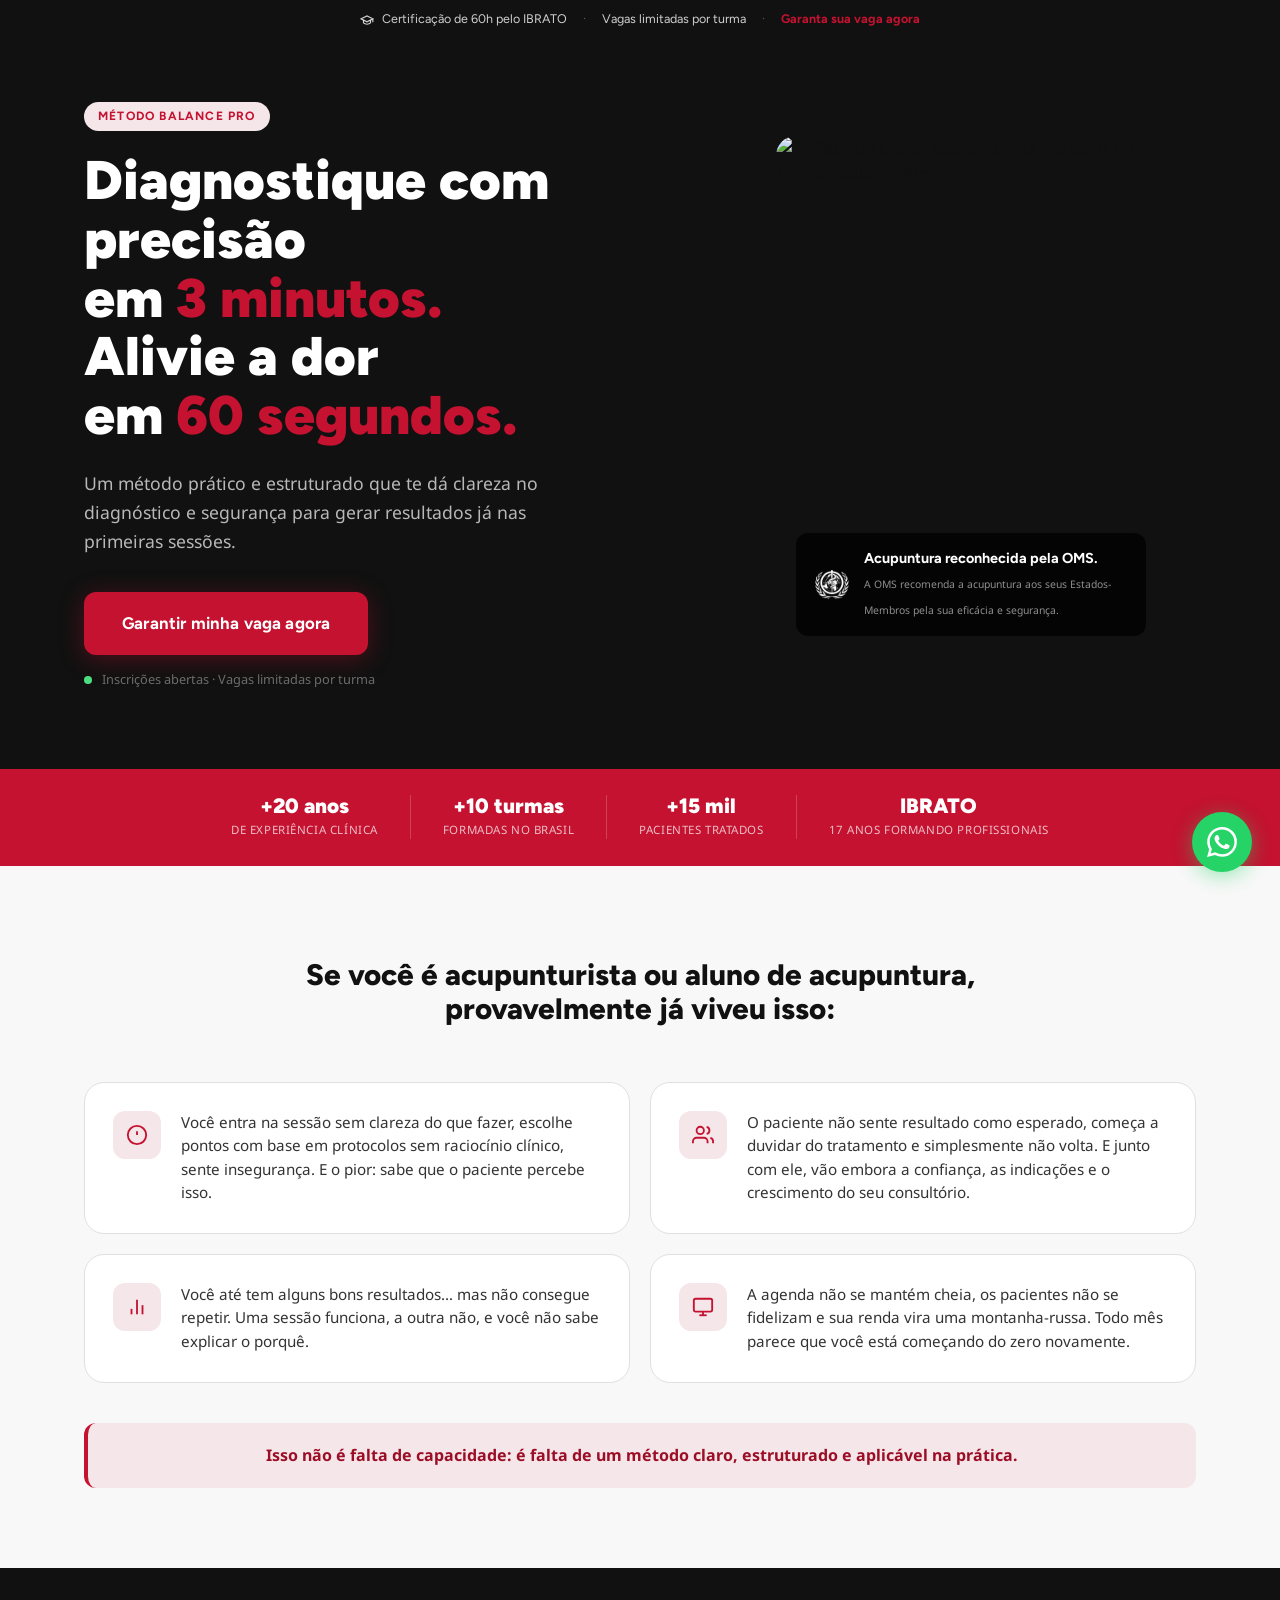
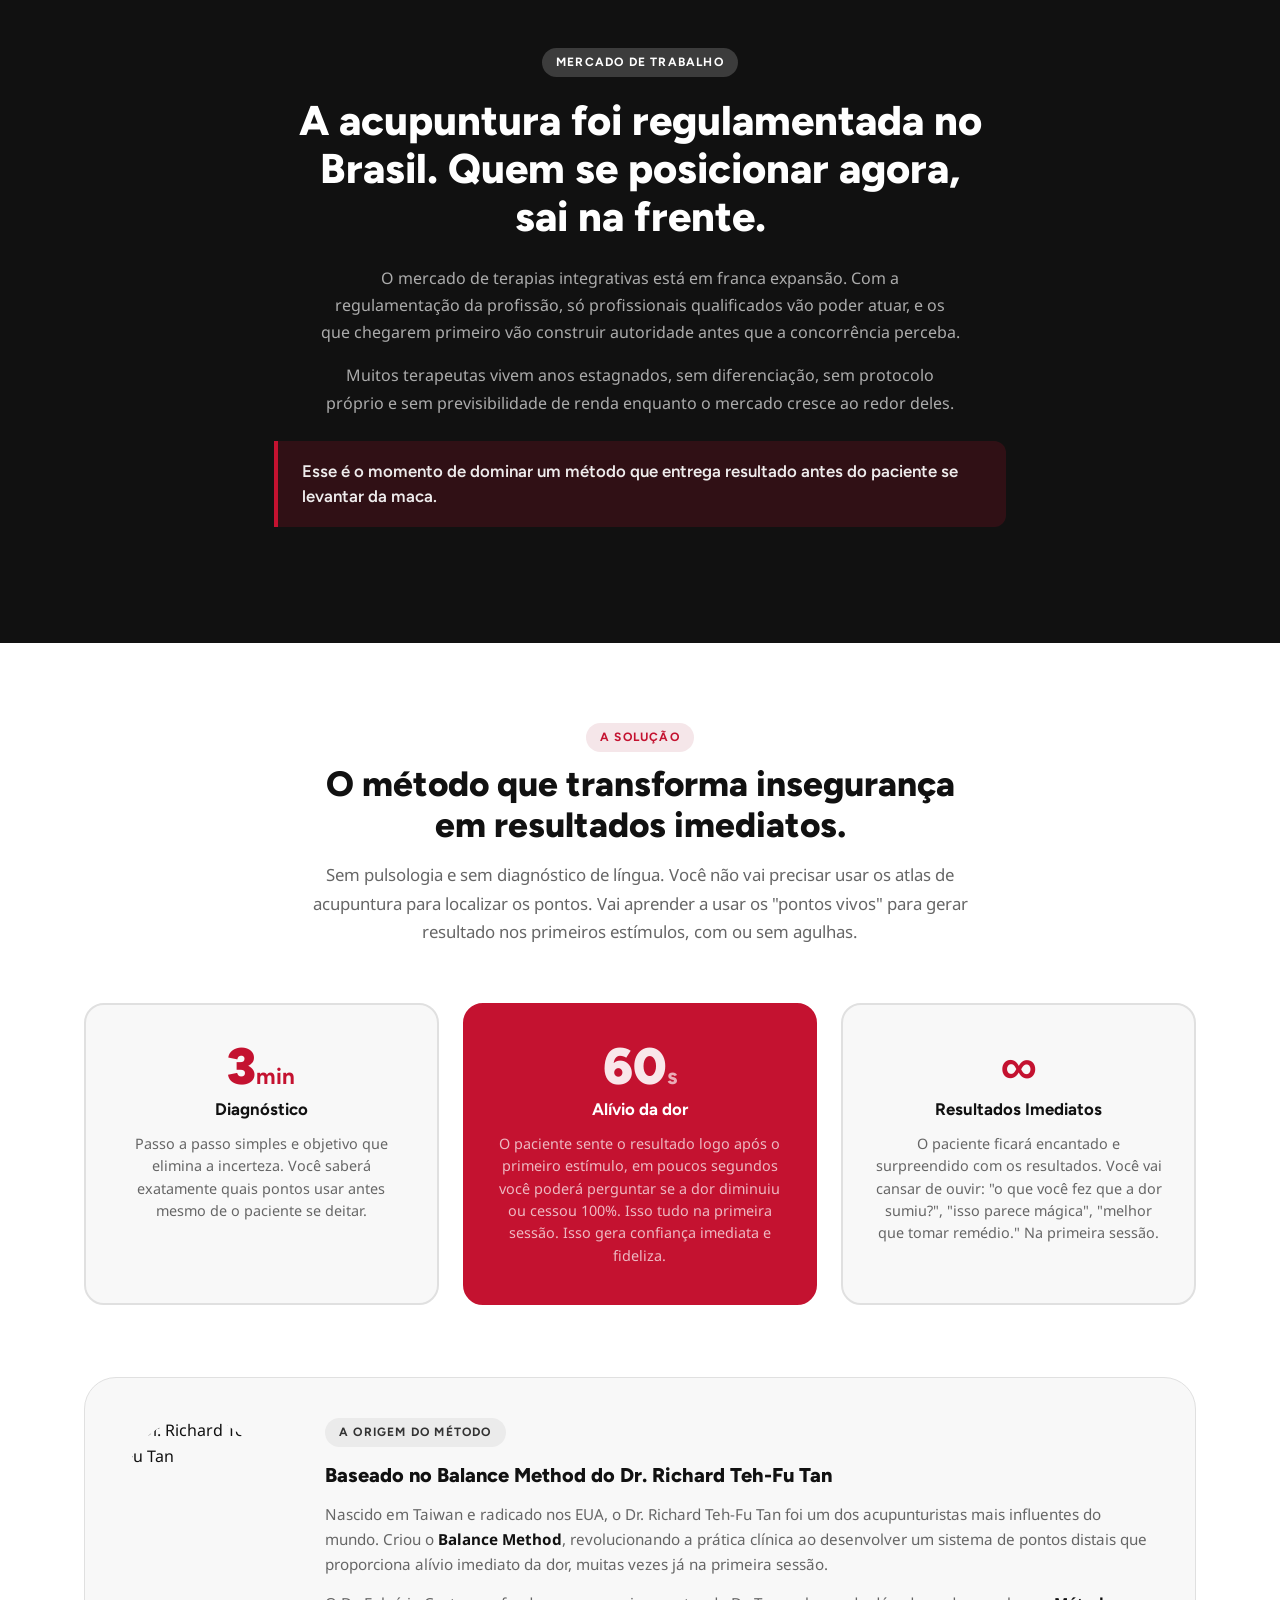
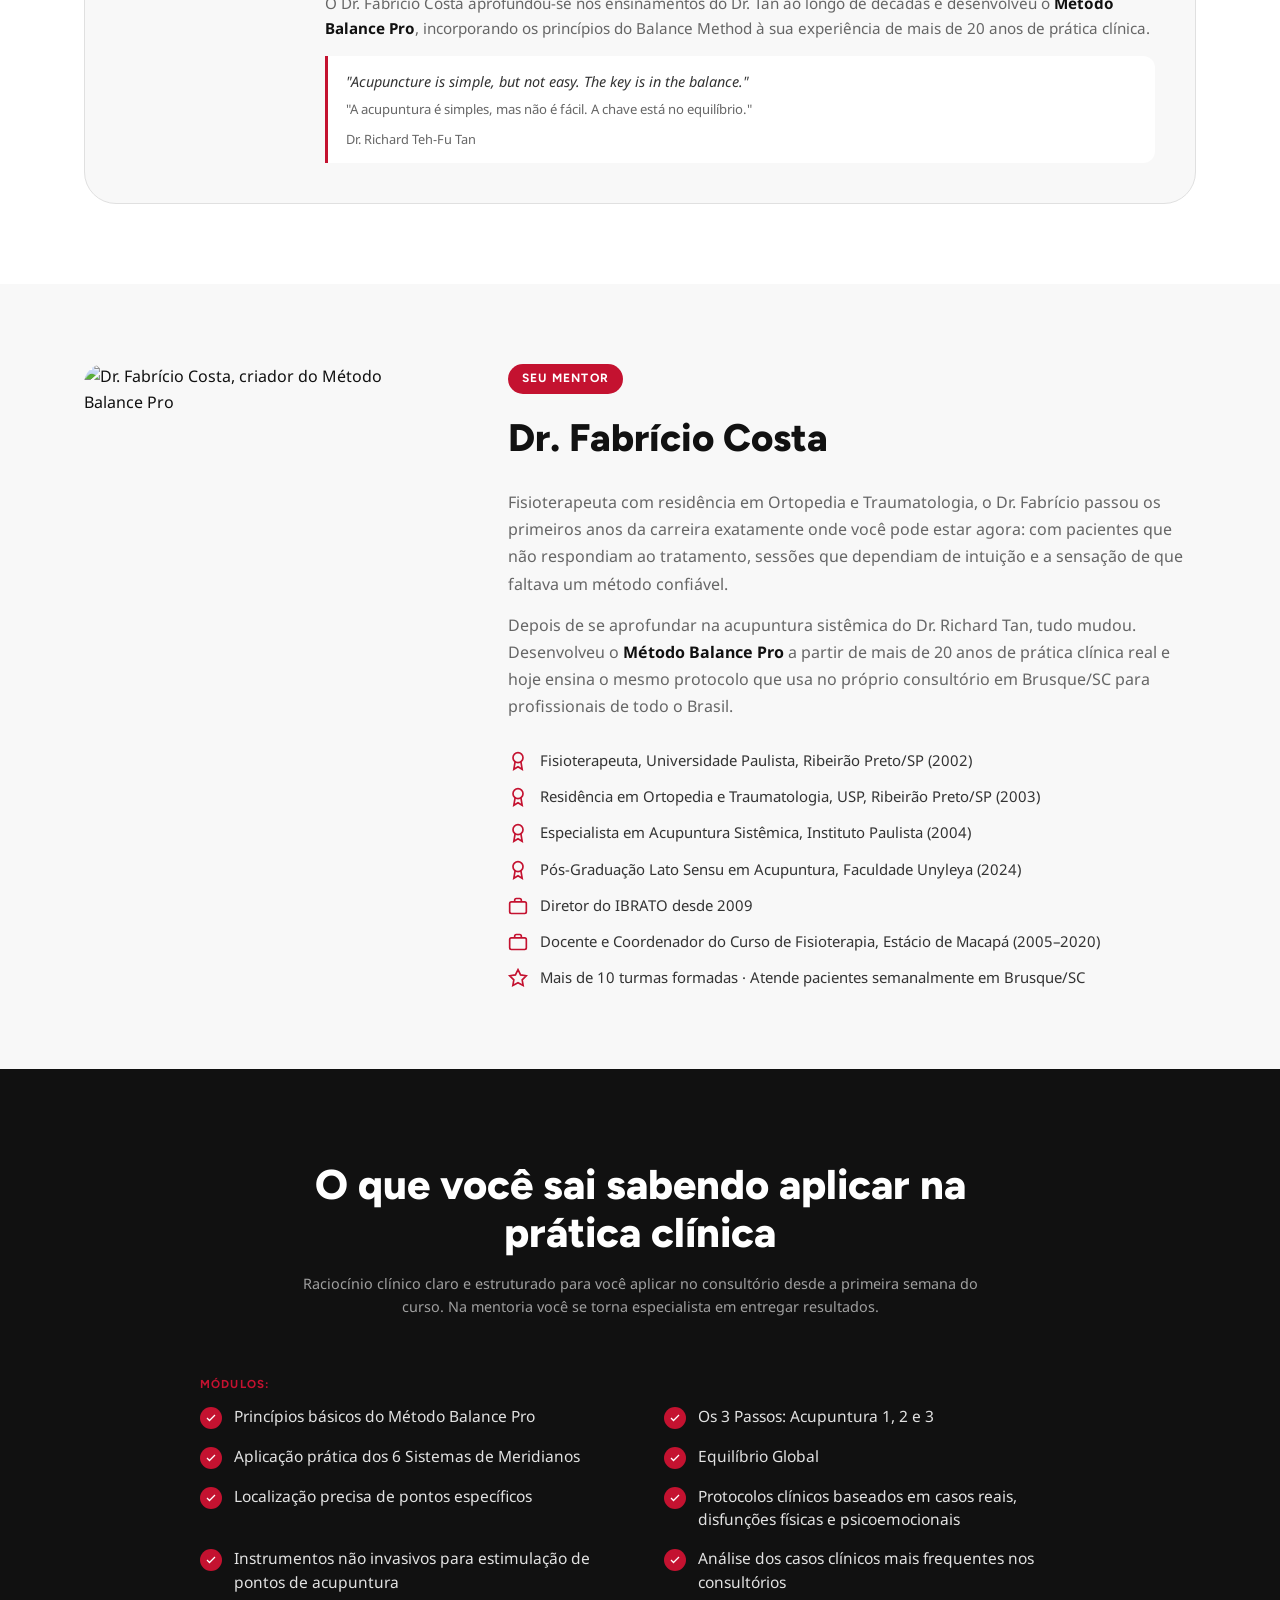
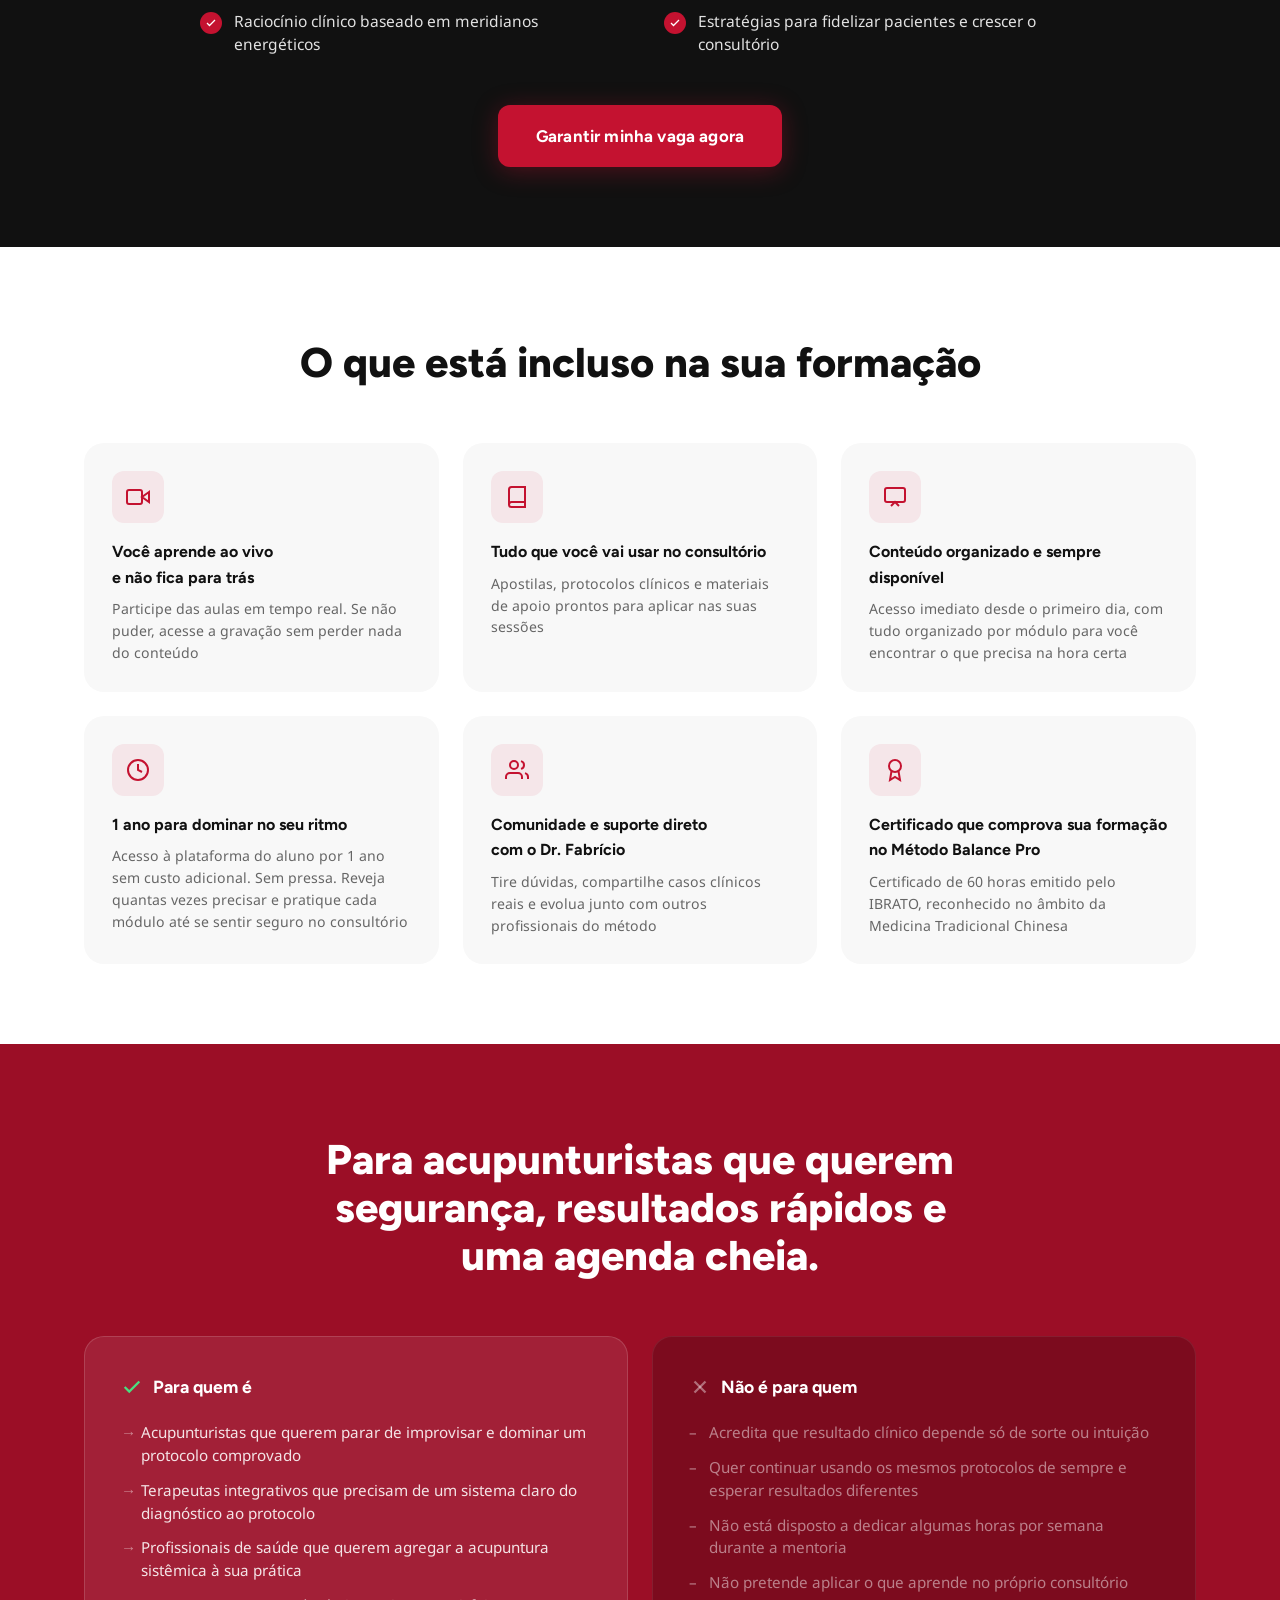
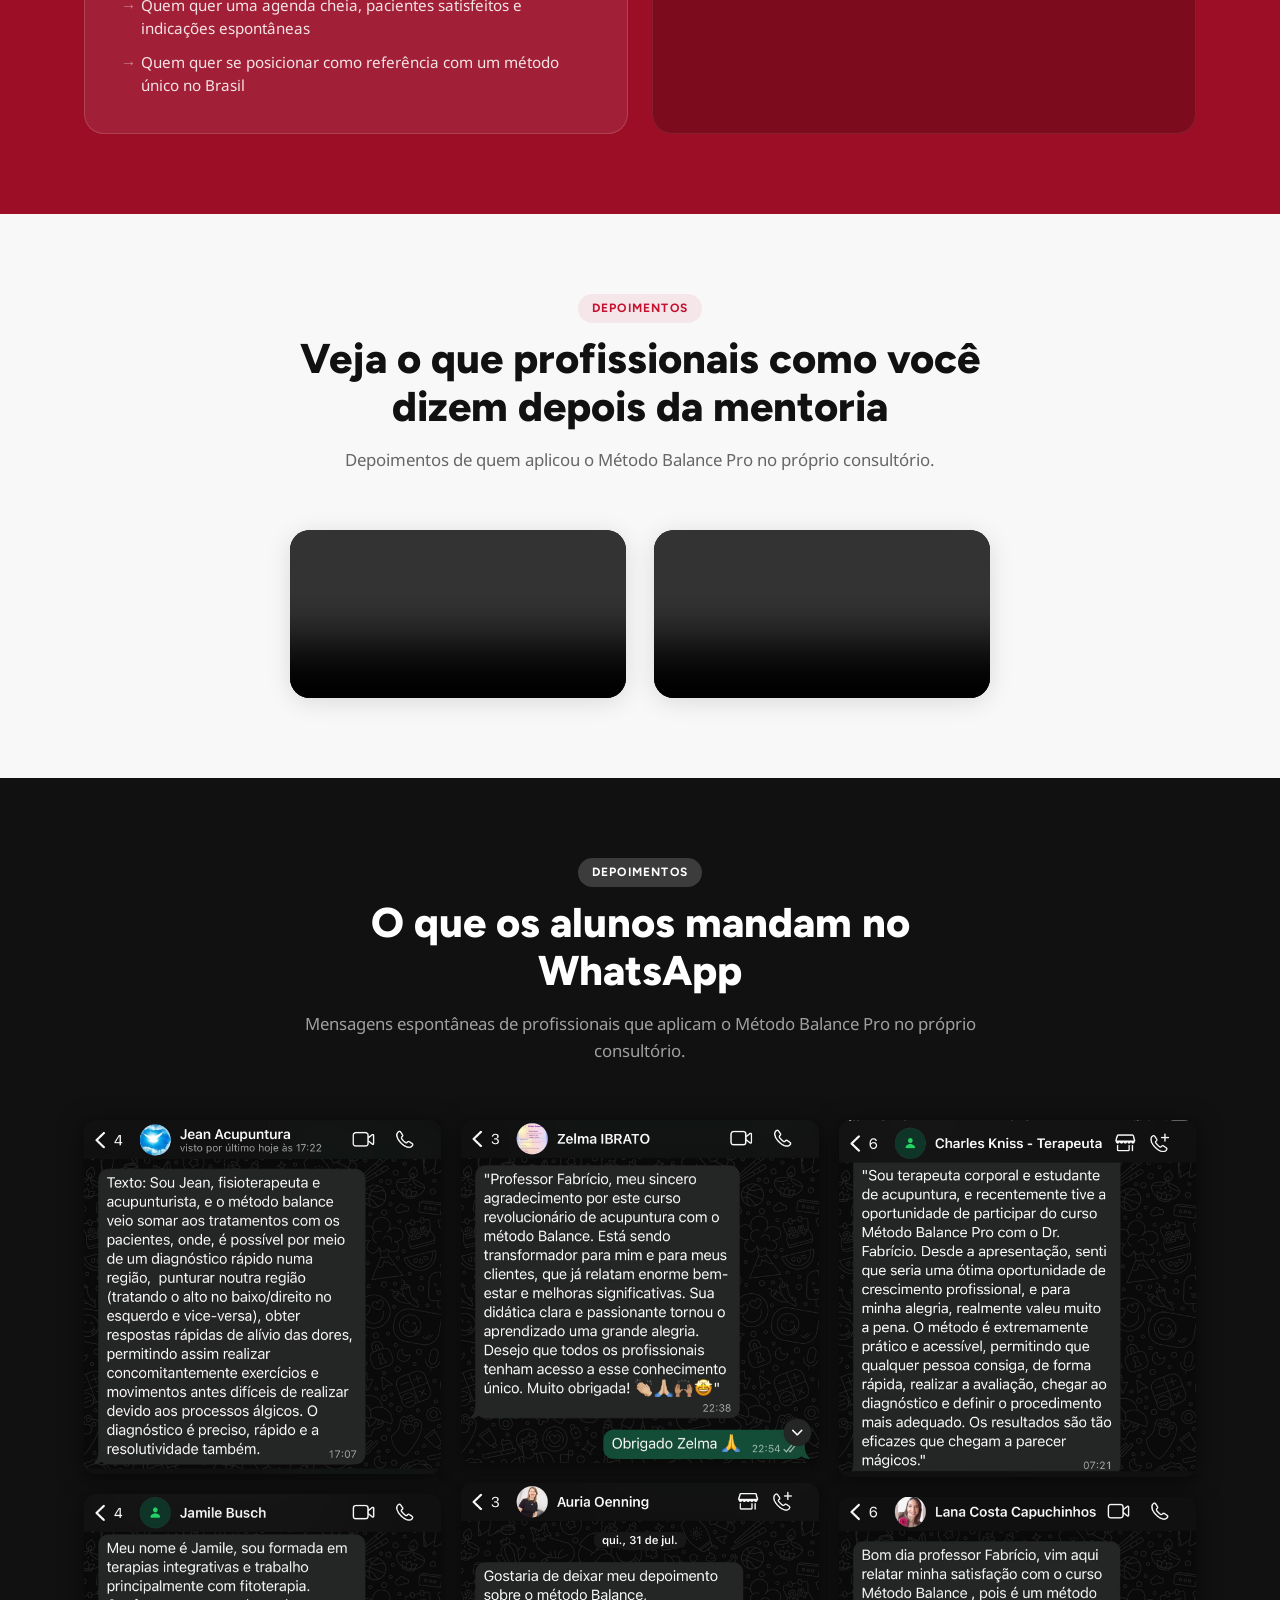
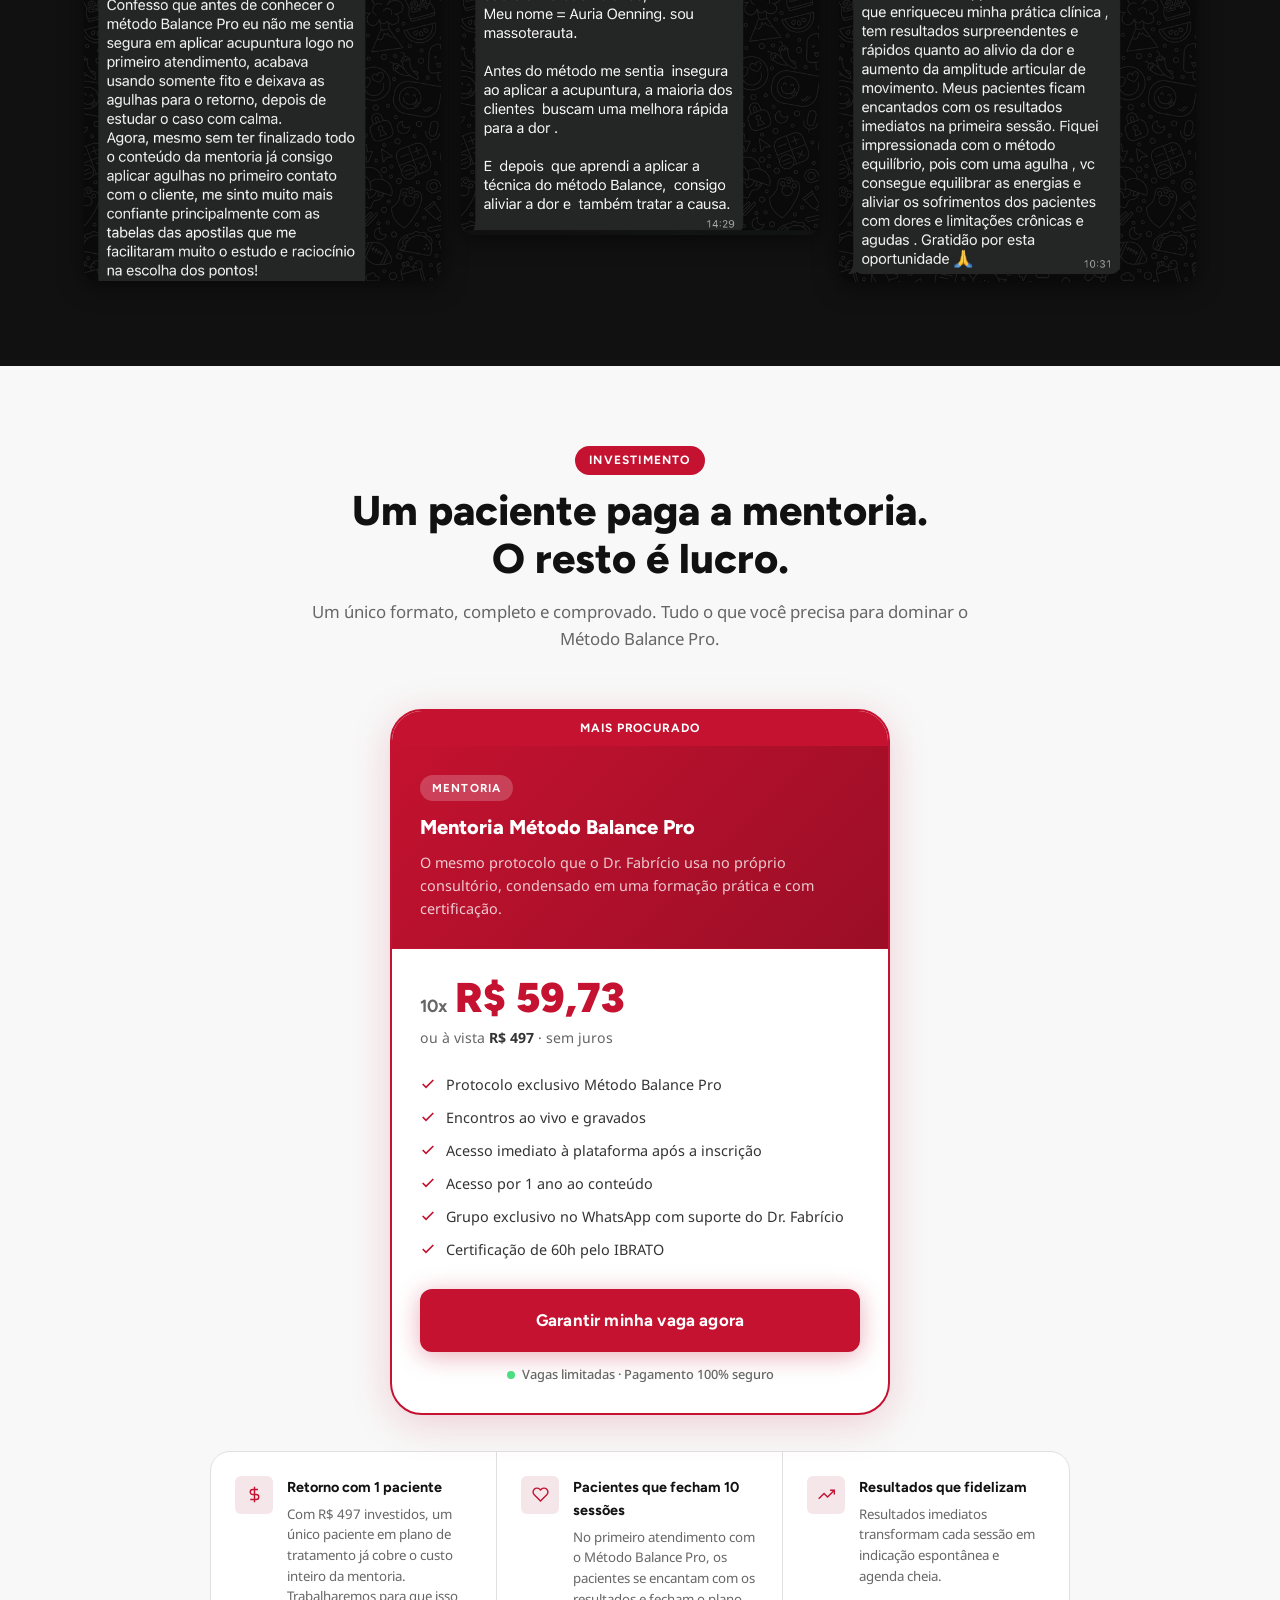
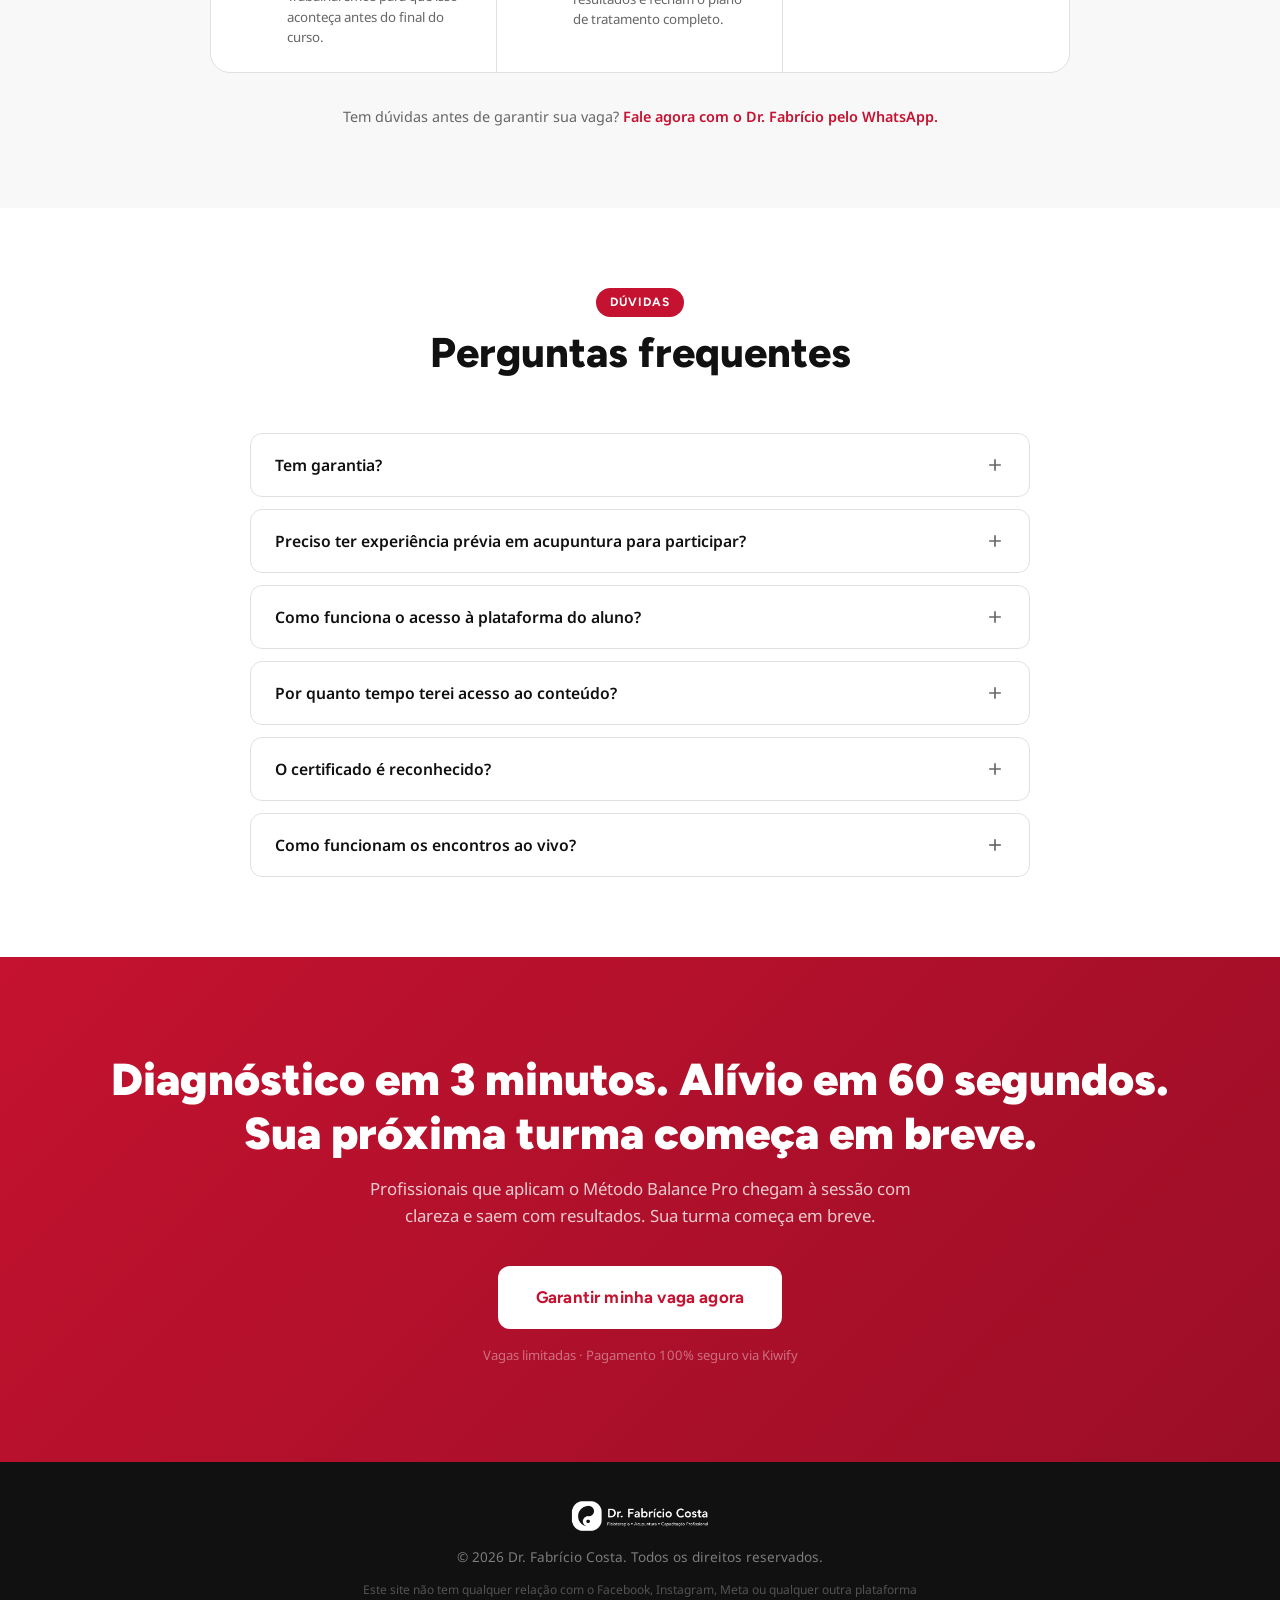
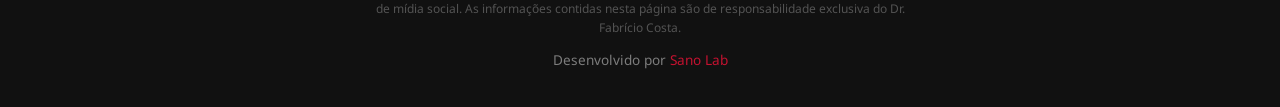
==== commit 7bb9c80f: "Force redeploy para limpar cache do edge Vercel Co-Authored-By: Claude Sonnet 4.6 <noreply@anthropic" ====
--- a/index.html
+++ b/index.html
@@ -1,4 +1,5 @@
 <!DOCTYPE html>
+<!-- v2 -->
 <html lang="pt-BR">
 <head>
   <!-- LP Método Balance Pro — Dr. Fabrício Costa | Sano Lab -->
--- a/css/lp.css
+++ b/css/lp.css
@@ -950,63 +950,121 @@
    RESPONSIVE — 768px
 ══════════════════════════════════════════ */
 @media (max-width: 768px) {
-  .lp-section { padding: 60px 0; }
-
-  .lp-hero { padding: 56px 0 52px; }
-  .lp-hero-visual { display: none; }
-  .lp-hero-content .lp-btn-primary { align-self: stretch; }
-
-  .lp-trust-inner   { gap: 0; }
-  .lp-trust-item    { padding: 10px 20px; }
-  .lp-trust-sep     { height: 32px; }
-
+  .lp-section { padding: 56px 0; }
+
+  /* Topbar */
+  .lp-topbar-inner  { font-size: .72rem; gap: 8px; }
+  .lp-topbar-sep    { display: none; }
+
+  /* Hero */
+  .lp-hero          { padding: 52px 0 56px; }
+  .lp-hero-visual   { display: none; }
+  .lp-hero-content .lp-btn-primary { align-self: stretch; text-align: center; }
+  .lp-hero-content h1 { font-size: clamp(2rem, 7vw, 2.8rem); }
+  .lp-hero-sub      { font-size: 1rem; max-width: 100%; }
+
+  /* Trust bar */
+  .lp-trust-inner   { gap: 0; flex-wrap: wrap; }
+  .lp-trust-item    { padding: 10px 20px; min-width: 45%; }
+  .lp-trust-sep     { display: none; }
+
+  /* Dor */
   .lp-pain-grid     { grid-template-columns: 1fr; }
+
+  /* Mercado */
+  .lp-market-inner  { padding: 0 24px; }
+  .lp-market-inner h2 { font-size: clamp(1.6rem, 5vw, 2.2rem); }
+
+  /* Método */
   .lp-pillars       { grid-template-columns: 1fr; margin-bottom: 40px; }
-  .lp-curr-list     { grid-template-columns: 1fr; }
-  .lp-forwhom-grid  { grid-template-columns: 1fr; }
-  .lp-videos-grid   { grid-template-columns: 1fr; }
-  .lp-wa-grid       { columns: 2; }
-
-  .lp-tan-block {
-    grid-template-columns: 1fr;
-    text-align: center;
-    padding: 28px;
-  }
-  .lp-tan-img-wrap {
-    width: 100px;
-    margin: 0 auto;
-  }
-  .lp-quote { text-align: left; }
-
+  .lp-tan-block     { grid-template-columns: 1fr; text-align: center; padding: 28px; }
+  .lp-tan-img-wrap  { width: 100px; margin: 0 auto; }
+  .lp-quote         { text-align: left; }
+
+  /* Mentor */
   .lp-mentor-inner  { grid-template-columns: 1fr; }
   .lp-mentor-img    { max-height: 300px; aspect-ratio: 3/2; }
   .lp-mentor-img img { object-position: center 20%; }
 
-  .lp-benefits-grid { grid-template-columns: 1fr; }
-
+  /* Currículo */
+  .lp-curr-list     { grid-template-columns: 1fr; }
+
+  /* Benefícios */
+  .lp-benefits-grid { grid-template-columns: repeat(2, 1fr); }
+
+  /* Para quem é */
+  .lp-forwhom-grid  { grid-template-columns: 1fr; }
+
+  /* Vídeos */
+  .lp-videos-grid   { grid-template-columns: 1fr; }
+
+  /* WhatsApp */
+  .lp-wa-grid       { columns: 2; }
+
+  /* Preço */
+  .lp-pricing-single { max-width: 100%; }
   .lp-roi-grid      { grid-template-columns: 1fr; }
   .lp-roi-item      { border-right: none; border-bottom: 1px solid var(--border); }
   .lp-roi-item:last-child { border-bottom: none; }
 
-  .lp-topbar-inner  { font-size: .72rem; gap: 8px; }
-  .lp-topbar-sep    { display: none; }
+  /* CTA final */
+  .lp-cta-final     { padding: 72px 0; }
+  .lp-cta-final h2  { font-size: clamp(1.6rem, 5vw, 2.4rem); }
+
+  /* FAQ */
+  .lp-faq-q         { font-size: .93rem; padding: 18px 20px; }
+  .lp-faq-a p       { padding: 0 20px 18px; }
 }
 
 /* ══════════════════════════════════════════
    RESPONSIVE — 480px
 ══════════════════════════════════════════ */
 @media (max-width: 480px) {
-  .lp-hero-content h1   { font-size: 1.9rem; }
-  .lp-container         { padding: 0 16px; }
-  .lp-pain-card         { flex-direction: column; gap: 12px; }
-  .lp-trust-item        { padding: 8px 14px; }
-  .lp-trust-sep         { display: none; }
-  .lp-trust-inner       { gap: 4px; flex-direction: row; justify-content: center; flex-wrap: wrap; }
+  .lp-section       { padding: 48px 0; }
+  .lp-container     { padding: 0 16px; }
+
+  /* Hero */
+  .lp-hero          { padding: 44px 0 48px; }
+  .lp-hero-content h1 { font-size: clamp(1.75rem, 7.5vw, 2.2rem); }
+  .lp-hero-sub      { font-size: .95rem; }
+  .lp-hero-disclaimer { font-size: .75rem; }
+
+  /* Trust bar */
+  .lp-trust-inner   { flex-direction: row; justify-content: center; flex-wrap: wrap; gap: 4px; }
+  .lp-trust-item    { padding: 8px 14px; min-width: 44%; }
+  .lp-trust-item strong { font-size: 1.1rem; }
+  .lp-trust-item span   { font-size: .65rem; }
+
+  /* Dor */
+  .lp-pain-card     { flex-direction: column; gap: 12px; }
+
+  /* Mercado */
+  .lp-market-callout { font-size: .92rem; padding: 14px 18px; }
+  .lp-market-inner h2 { font-size: clamp(1.5rem, 6.5vw, 2rem); }
+
+  /* Método */
+  .lp-tan-block     { padding: 20px; }
+
+  /* Benefícios */
+  .lp-benefits-grid { grid-template-columns: 1fr; }
+
+  /* WhatsApp */
+  .lp-wa-grid       { columns: 1; }
+
+  /* Preço */
+  .lp-price-install strong { font-size: 2.2rem; }
+  .lp-btn-lg        { font-size: .97rem; padding: 14px 28px; }
+
+  /* CTA final */
+  .lp-cta-final     { padding: 56px 0; }
+
+  /* WhatsApp float */
   .lp-whatsapp-float    { bottom: 20px; right: 20px; width: 52px; height: 52px; }
   .lp-whatsapp-float svg { width: 26px; height: 26px; }
-  .lp-market-callout    { font-size: .95rem; }
-  .lp-wa-grid           { columns: 1; }
-  .lp-tan-block         { padding: 20px; }
+
+  /* Section header */
+  .lp-section-header { margin-bottom: 40px; }
+  .lp-section-header h2 { font-size: clamp(1.5rem, 6vw, 2rem); }
 }
 
 /* ══════════════════════════════════════════
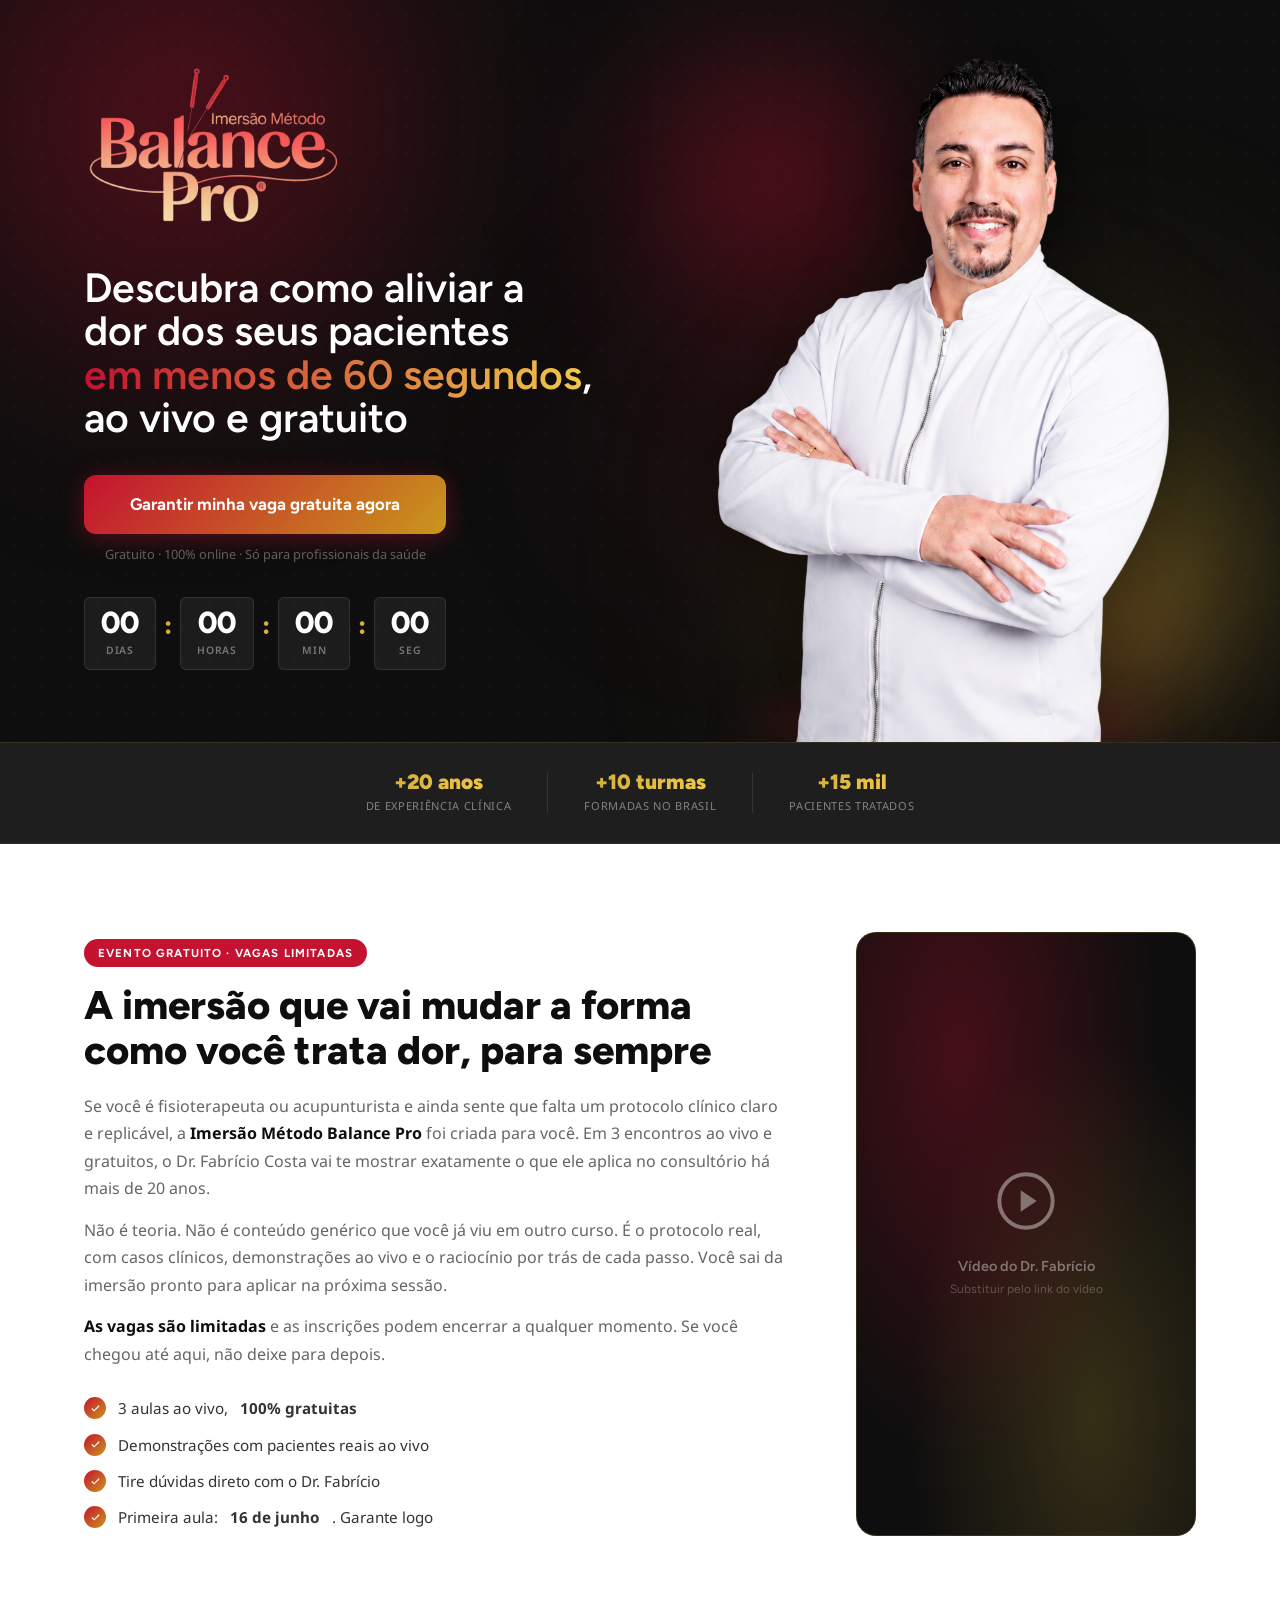
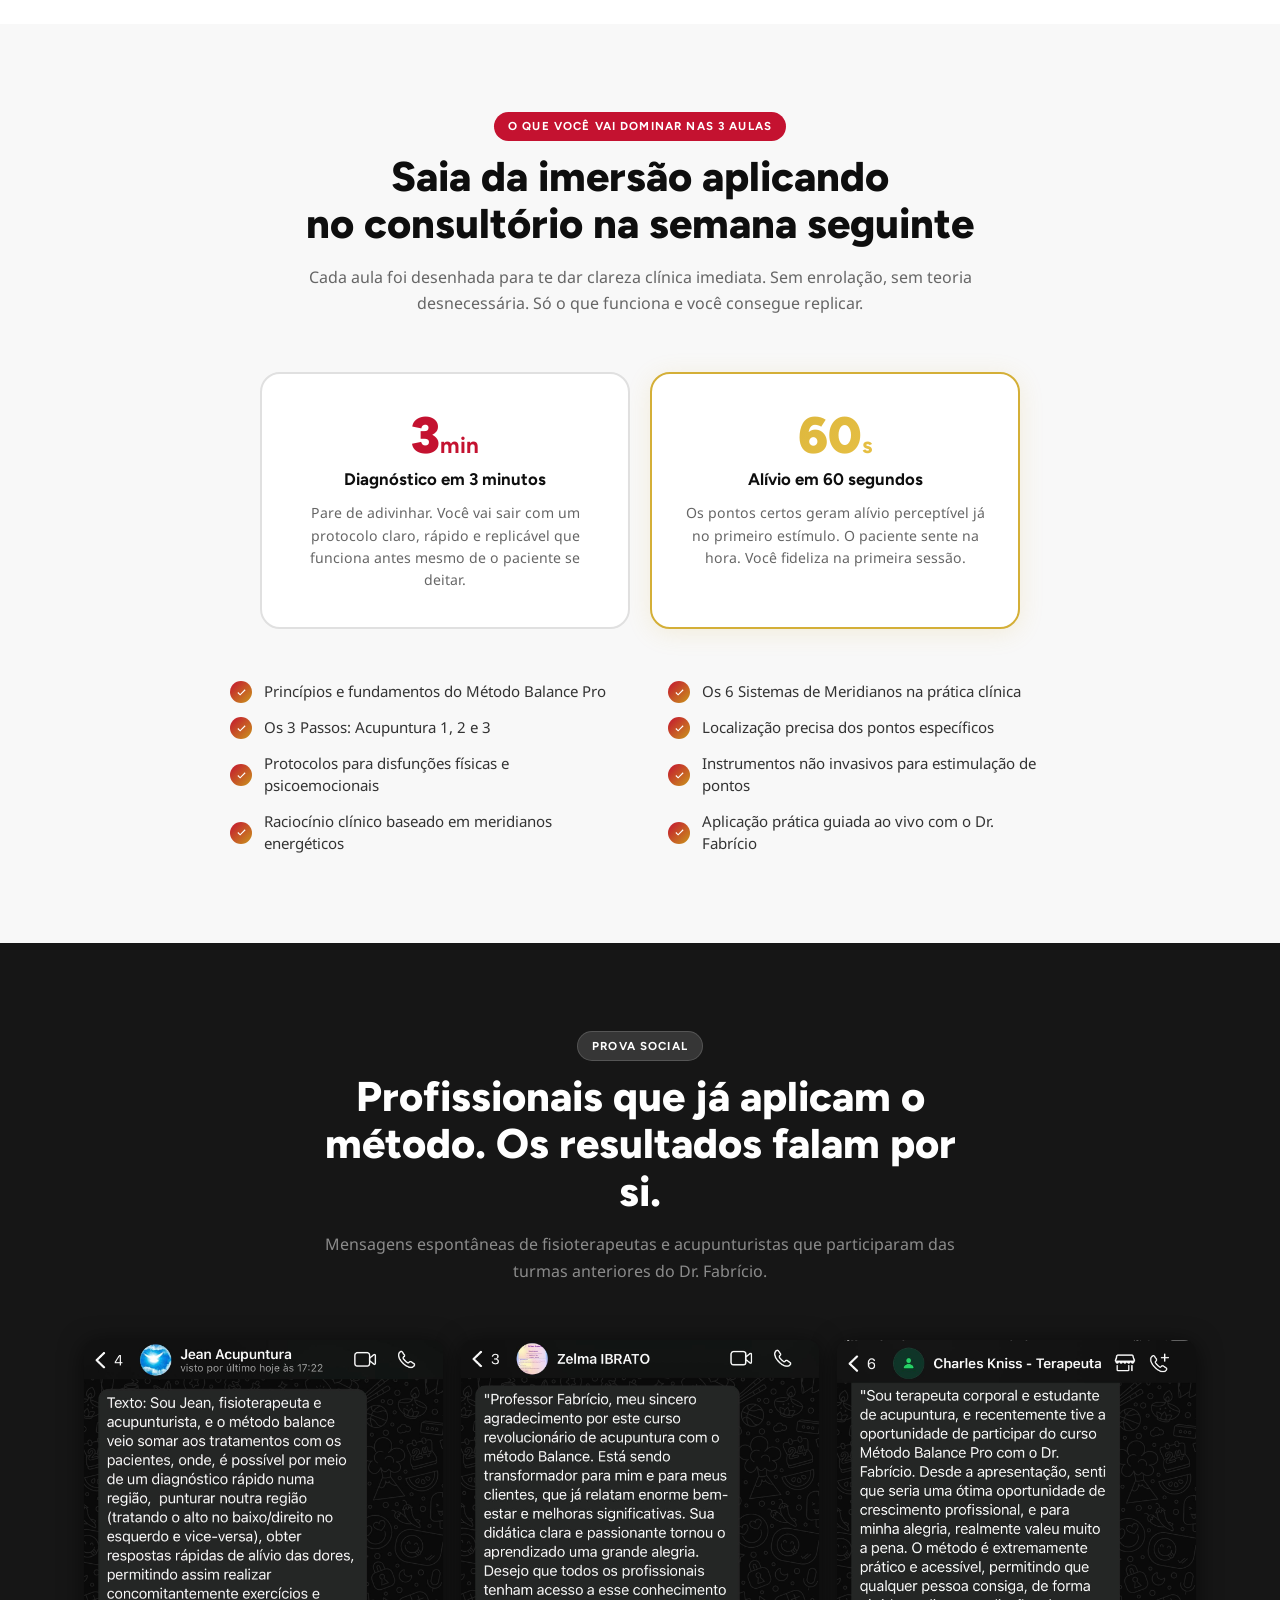
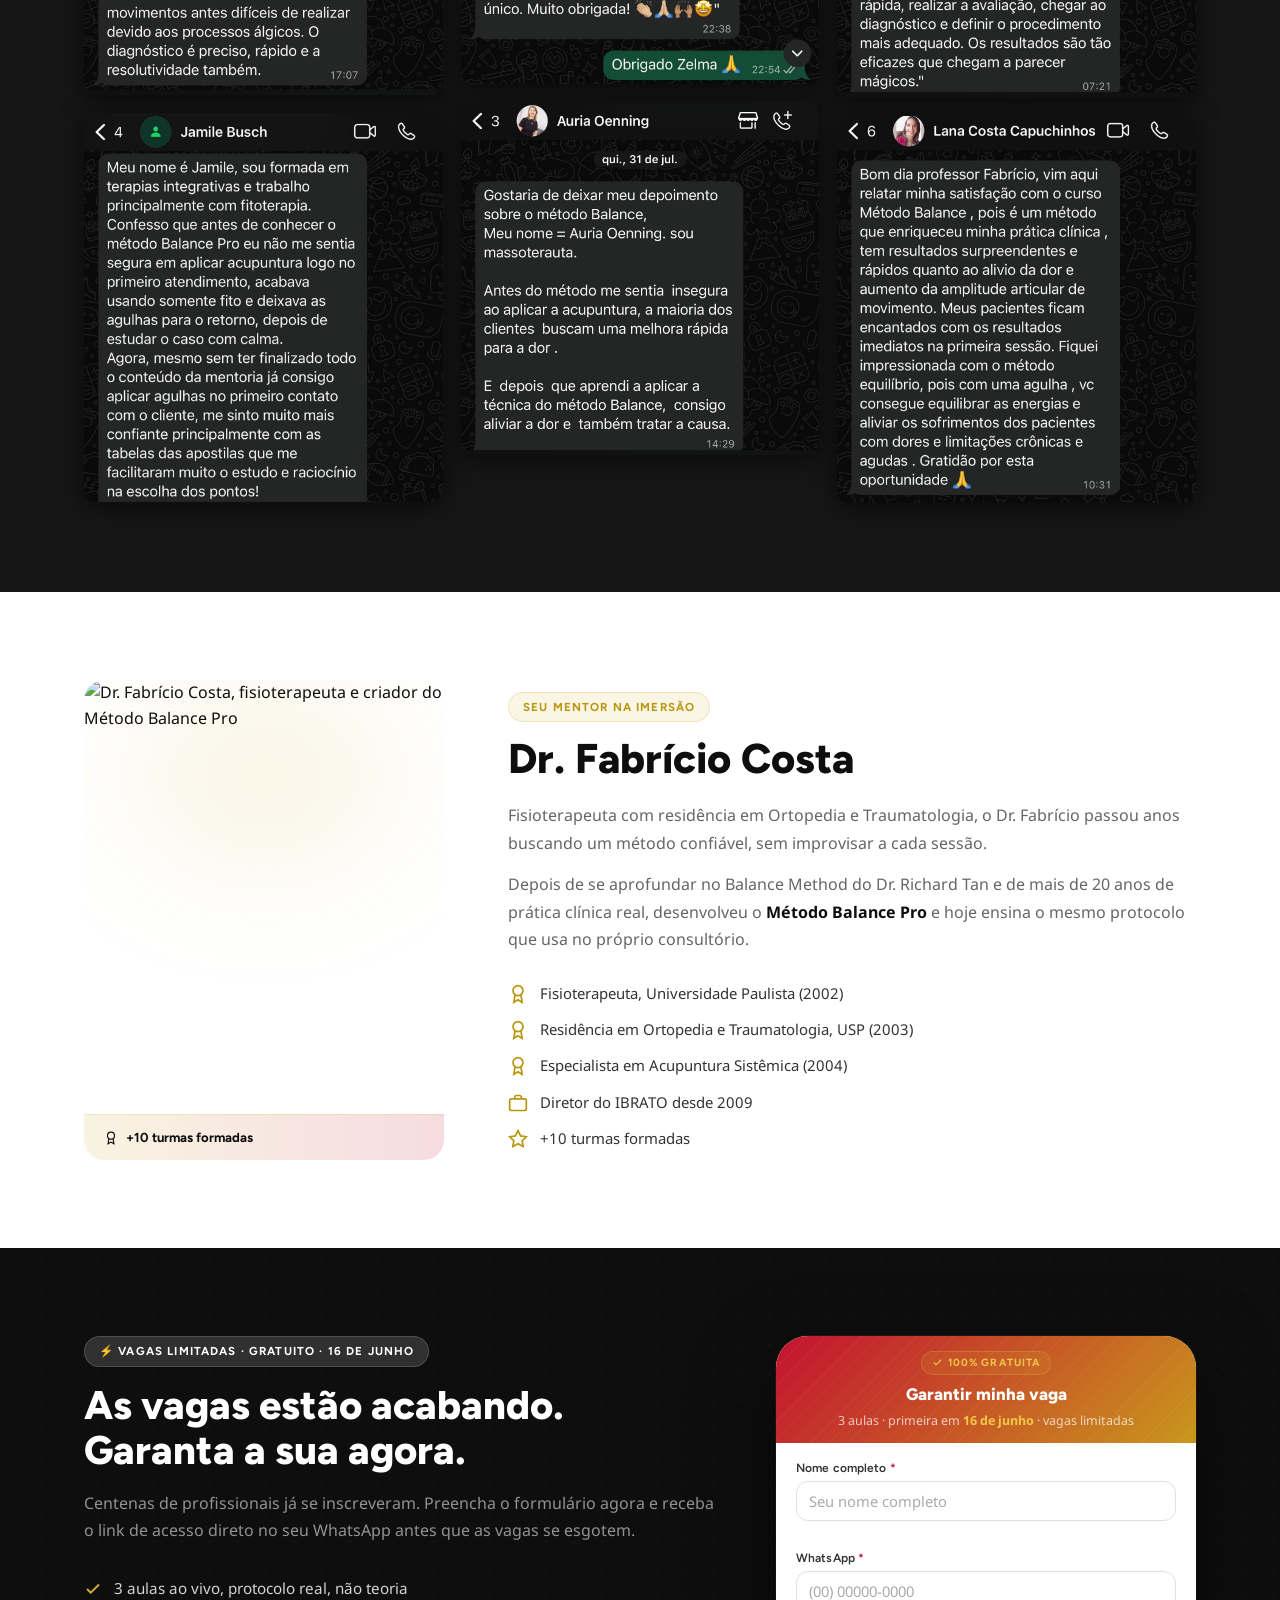
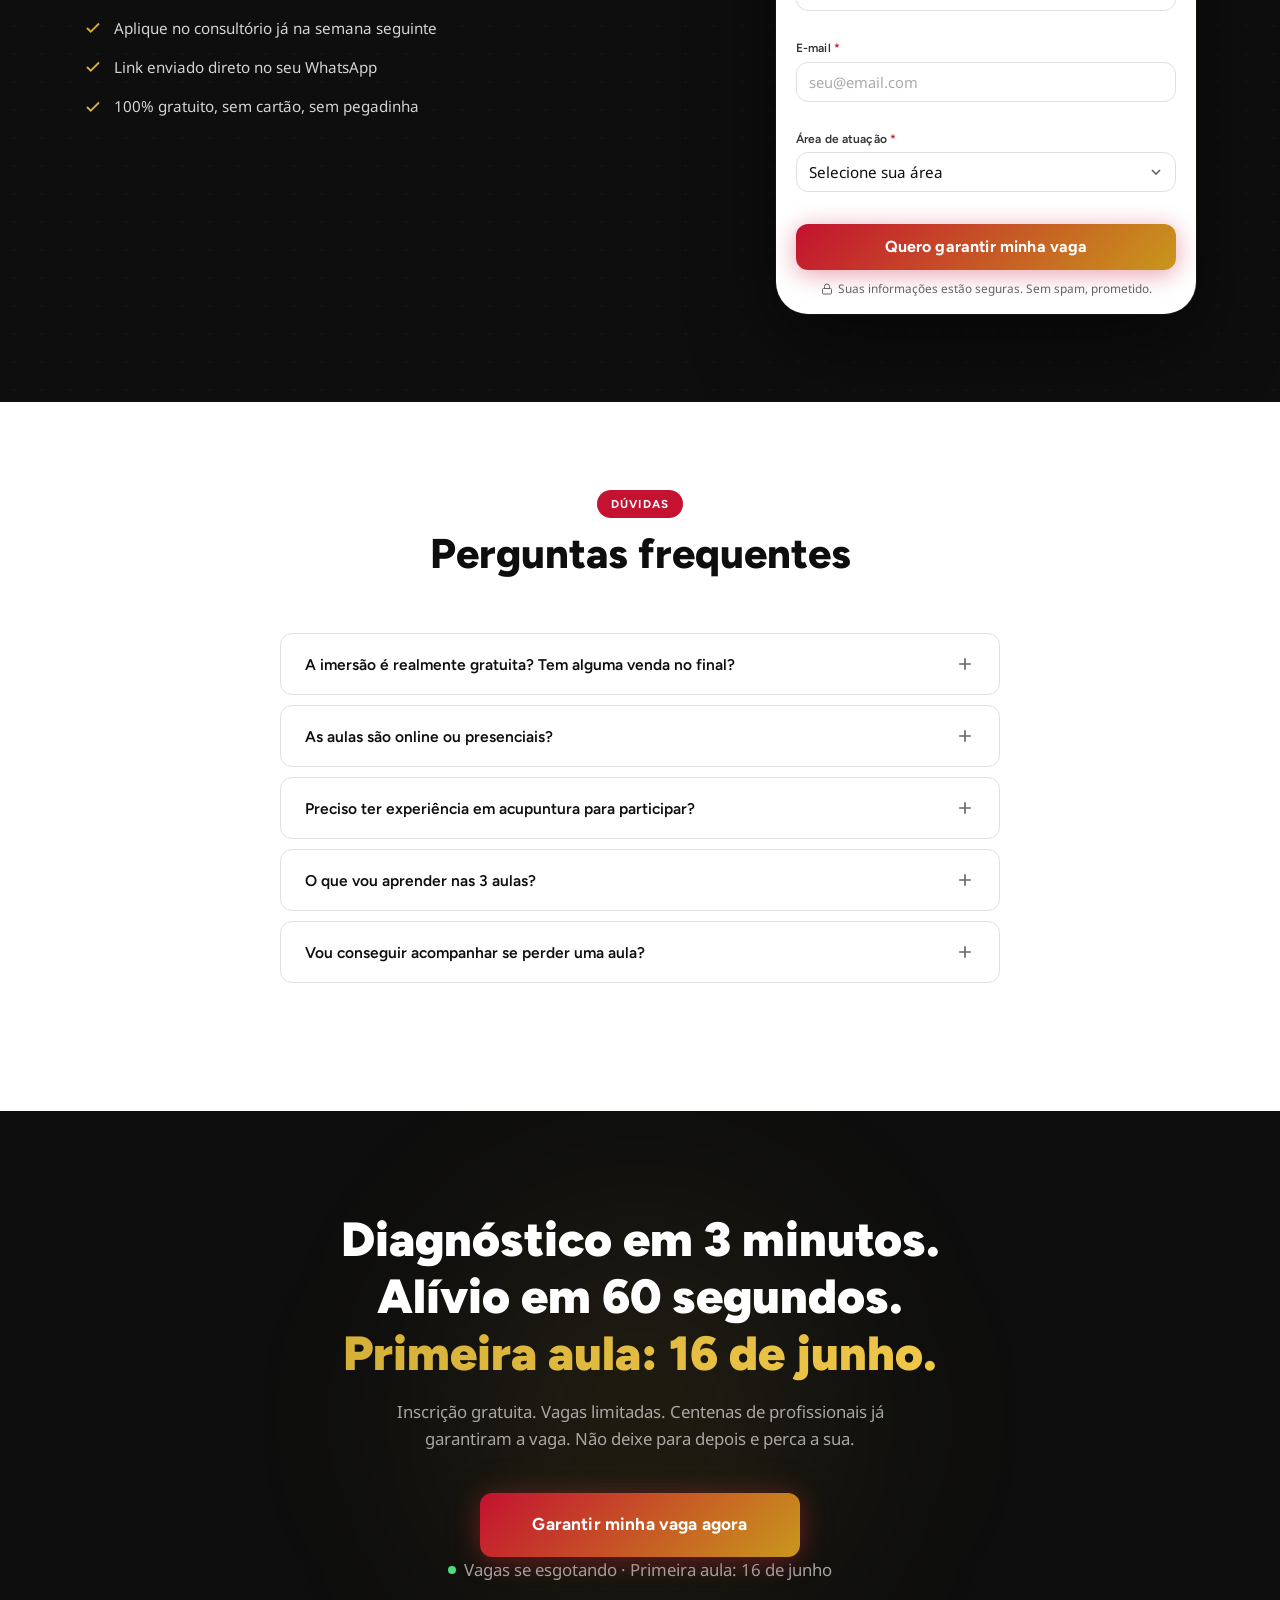
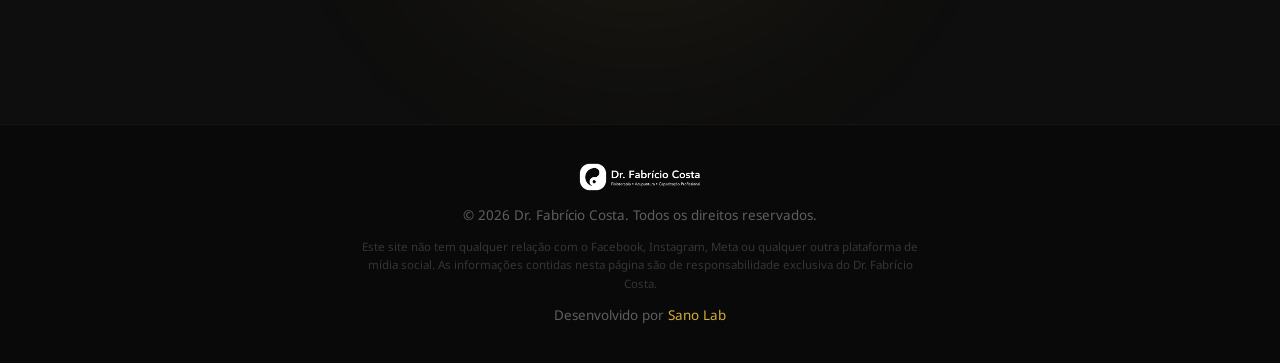
==== commit 168aac31: "Fix texto H1: substitui 'de graça' por 'gratuito' no index.html Co-Authored-By: Claude Sonnet 4.6 <n" ====
--- a/index.html
+++ b/index.html
@@ -1,704 +1,470 @@
 <!DOCTYPE html>
-<!-- v2 -->
+<!-- Imersão Balance Pro — LP Tráfego Pago | Sano Lab -->
 <html lang="pt-BR">
 <head>
-  <!-- LP Método Balance Pro — Dr. Fabrício Costa | Sano Lab -->
   <meta charset="UTF-8">
   <meta name="viewport" content="width=device-width, initial-scale=1.0">
   <meta name="robots" content="noindex, nofollow">
   <meta name="theme-color" content="#C41230">
-  <meta name="description" content="Aprenda o Método Balance Pro e alivie a dor dos seus pacientes em menos de 60 segundos. Mentoria com Dr. Fabrício Costa. Certificado IBRATO 60h.">
-  <meta property="og:title" content="Método Balance Pro · Dr. Fabrício Costa">
-  <meta property="og:description" content="Diagnóstico em menos de 3 minutos. Alívio da dor em menos de 60 segundos. Aprenda o Método Balance Pro com o Dr. Fabrício Costa.">
-  <meta property="og:type" content="website">
-  <meta property="og:image" content="img/og-image.jpg">
-  <meta name="twitter:card" content="summary_large_image">
-  <meta name="twitter:title" content="Método Balance Pro · Dr. Fabrício Costa">
-  <meta name="twitter:description" content="Diagnóstico em menos de 3 minutos. Alívio da dor em menos de 60 segundos.">
-  <meta name="twitter:image" content="img/og-image.jpg">
+  <meta name="description" content="Imersão gratuita com Dr. Fabrício Costa. 3 aulas ao vivo sobre o Método Balance Pro. Diagnóstico em 3 minutos, alívio em 60 segundos. Primeira aula: 16 de junho.">
+  <link rel="icon" href="img/favicon.png" type="image/png">
   <link rel="preconnect" href="https://fonts.googleapis.com">
   <link rel="preconnect" href="https://fonts.gstatic.com" crossorigin>
-  <link rel="icon" href="img/favicon.png" type="image/png">
-  <title>Método Balance Pro · Dr. Fabrício Costa</title>
-  <link rel="stylesheet" href="css/lp.css">
+  <link href="https://fonts.googleapis.com/css2?family=Figtree:ital,wght@0,300;0,400;0,500;0,600;0,700;0,800;0,900;1,800&family=Noto+Sans:wght@400;500;600&display=swap" rel="stylesheet">
+  <title>Imersão Gratuita · Método Balance Pro · Dr. Fabrício Costa · A partir de 12 de Junho</title>
+  <link rel="stylesheet" href="css/imersao.css">
 </head>
 <body>
 
-  <a href="#main" class="lp-skip-link">Pular para o conteúdo</a>
-
-  <!-- ── BARRA SUPERIOR ── -->
-  <div class="lp-topbar">
-    <div class="lp-topbar-inner">
-      <span>
-        <svg width="14" height="14" viewBox="0 0 24 24" fill="none" stroke="currentColor" stroke-width="2" aria-hidden="true" style="display:inline;vertical-align:middle;margin-right:5px"><path d="M22 10v6M2 10l10-5 10 5-10 5z"/><path d="M6 12v5c3 3 9 3 12 0v-5"/></svg>
-        Certificação de 60h pelo IBRATO
-      </span>
-      <span class="lp-topbar-sep" aria-hidden="true">·</span>
-      <span>Vagas limitadas por turma</span>
-      <span class="lp-topbar-sep" aria-hidden="true">·</span>
-      <a href="https://pay.kiwify.com.br/V6FzLdt" target="_blank" rel="noopener">Garanta sua vaga agora</a>
-    </div>
-  </div>
-
-  <main id="main">
-
-    <!-- ══════════════════════════════════════════
-         1. HERO
-    ══════════════════════════════════════════ -->
-    <section class="lp-hero" aria-labelledby="lp-hero-title">
-      <div class="lp-container lp-hero-inner">
-
-        <div class="lp-hero-content">
-          <span class="lp-tag">Método Balance Pro</span>
-          <h1 id="lp-hero-title">
-            Diagnostique com precisão<br>
-            em <em>3 minutos.</em><br>
-            Alivie a dor<br>
-            em <em>60 segundos.</em>
+  <a href="#im-main" class="im-skip">Pular para o conteúdo</a>
+
+  <main id="im-main">
+
+    <!-- ══════════════════════════════════════════
+         HERO
+    ══════════════════════════════════════════ -->
+    <section class="im-hero" aria-label="Hero — Imersão Método Balance Pro">
+
+      <!-- Fundo animado -->
+      <div class="im-hero-blobs" aria-hidden="true">
+        <div class="im-blob im-blob-red"></div>
+        <div class="im-blob im-blob-gold"></div>
+        <div class="im-blob im-blob-red2"></div>
+        <div class="im-blob im-blob-gold2"></div>
+        <div class="im-blob im-blob-spot"></div>
+      </div>
+      <div class="im-hero-grid" aria-hidden="true"></div>
+
+      <div class="im-container im-hero-inner">
+
+        <!-- ESQUERDA: Headline -->
+        <div class="im-hero-content">
+
+          <img src="img/logo-imersão.png" alt="Imersão Método Balance Pro" class="im-hero-logo">
+
+          <h1 id="im-hero-title">
+            Descubra como aliviar a dor dos seus pacientes <em>em menos de 60 segundos</em>, ao vivo e gratuito
           </h1>
-          <p class="lp-hero-sub">
-            Um método prático e estruturado que te dá clareza no diagnóstico e segurança para gerar resultados já nas primeiras sessões.
-          </p>
-          <a href="https://pay.kiwify.com.br/V6FzLdt"
-             class="lp-btn lp-btn-primary lp-btn-lg" target="_blank" rel="noopener">
-            Garantir minha vaga agora
-          </a>
-          <p class="lp-hero-disclaimer">
-            <span class="lp-dot-live" aria-hidden="true"></span>
-            Inscrições abertas · Vagas limitadas por turma
-          </p>
-        </div>
-
-        <div class="lp-hero-visual" aria-hidden="true">
-          <img src="img/dr-fabricio.jpg" alt="Dr. Fabrício Costa, acupunturista e criador do Método Balance Pro">
-          <div class="lp-hero-badge">
-            <img src="img/oms-logo.png" alt="">
-            <div>
-              <strong>Acupuntura reconhecida pela OMS.</strong>
-              <span>A OMS recomenda a acupuntura aos seus Estados-Membros pela sua eficácia e segurança.</span>
-            </div>
-          </div>
-        </div>
-
-      </div>
-    </section>
-
-    <!-- ══════════════════════════════════════════
-         2. BARRA DE PROVA SOCIAL
-    ══════════════════════════════════════════ -->
-    <div class="lp-trust-bar" aria-label="Números e credenciais">
-      <div class="lp-container lp-trust-inner">
-        <div class="lp-trust-item">
+
+          <div class="im-hero-cta-group">
+            <a href="#inscricao" class="im-btn-hero-cta">
+              Garantir minha vaga gratuita agora
+            </a>
+            <p class="im-hero-microcopy">Gratuito · 100% online · Só para profissionais da saúde</p>
+
+            <div class="im-countdown" aria-label="Contagem regressiva para a primeira aula">
+<div class="im-countdown-inner">
+              <div class="im-countdown-unit">
+                <span class="im-countdown-num" id="cd-days">--</span>
+                <span class="im-countdown-desc">dias</span>
+              </div>
+              <span class="im-countdown-sep" aria-hidden="true">:</span>
+              <div class="im-countdown-unit">
+                <span class="im-countdown-num" id="cd-hours">--</span>
+                <span class="im-countdown-desc">horas</span>
+              </div>
+              <span class="im-countdown-sep" aria-hidden="true">:</span>
+              <div class="im-countdown-unit">
+                <span class="im-countdown-num" id="cd-mins">--</span>
+                <span class="im-countdown-desc">min</span>
+              </div>
+              <span class="im-countdown-sep" aria-hidden="true">:</span>
+              <div class="im-countdown-unit">
+                <span class="im-countdown-num" id="cd-secs">--</span>
+                <span class="im-countdown-desc">seg</span>
+              </div>
+            </div>
+          </div>
+          </div><!-- /im-hero-cta-group -->
+
+        </div>
+
+        <!-- DIREITA: Foto + Formulário -->
+        <div class="im-hero-right">
+
+          <div class="im-hero-cutout-wrap" aria-hidden="true">
+            <div class="im-photo-orb im-photo-orb-red"></div>
+            <div class="im-photo-orb im-photo-orb-gold"></div>
+            <img src="img/fabricio-cutout.png" alt="" class="im-hero-cutout">
+          </div>
+
+        </div>
+        <!-- /im-hero-right -->
+
+      </div>
+    </section>
+
+    <!-- ══════════════════════════════════════════
+         BARRA DE CREDENCIAIS
+    ══════════════════════════════════════════ -->
+    <div class="im-trust-bar" aria-label="Números do Dr. Fabrício Costa">
+      <div class="im-container im-trust-inner">
+        <div class="im-trust-item">
           <strong>+20 anos</strong>
           <span>de experiência clínica</span>
         </div>
-        <div class="lp-trust-sep" aria-hidden="true"></div>
-        <div class="lp-trust-item">
+        <div class="im-trust-sep" aria-hidden="true"></div>
+        <div class="im-trust-item">
           <strong>+10 turmas</strong>
           <span>formadas no Brasil</span>
         </div>
-        <div class="lp-trust-sep" aria-hidden="true"></div>
-        <div class="lp-trust-item">
+        <div class="im-trust-sep" aria-hidden="true"></div>
+        <div class="im-trust-item">
           <strong>+15 mil</strong>
           <span>pacientes tratados</span>
         </div>
-        <div class="lp-trust-sep" aria-hidden="true"></div>
-        <div class="lp-trust-item">
-          <strong>IBRATO</strong>
-          <span>17 anos formando profissionais</span>
-        </div>
       </div>
     </div>
 
     <!-- ══════════════════════════════════════════
-         3. PROBLEMA
-    ══════════════════════════════════════════ -->
-    <section class="lp-section lp-pain" aria-labelledby="lp-pain-title">
-      <div class="lp-container">
-        <div class="lp-section-header">
-          <h2 id="lp-pain-title">Se você é acupunturista ou aluno de acupuntura,<br>provavelmente já viveu isso:</h2>
-        </div>
-
-        <div class="lp-pain-grid">
-          <div class="lp-pain-card">
-            <div class="lp-pain-icon" aria-hidden="true">
-              <svg viewBox="0 0 24 24" fill="none" stroke-width="2"><circle cx="12" cy="12" r="10"/><line x1="12" y1="8" x2="12" y2="12"/><line x1="12" y1="16" x2="12.01" y2="16"/></svg>
-            </div>
-            <p>Você entra na sessão sem clareza do que fazer, escolhe pontos com base em protocolos sem raciocínio clínico, sente insegurança. E o pior: sabe que o paciente percebe isso.</p>
-          </div>
-          <div class="lp-pain-card">
-            <div class="lp-pain-icon" aria-hidden="true">
-              <svg viewBox="0 0 24 24" fill="none" stroke-width="2"><path d="M17 21v-2a4 4 0 0 0-4-4H5a4 4 0 0 0-4 4v2"/><circle cx="9" cy="7" r="4"/><path d="M23 21v-2a4 4 0 0 0-3-3.87"/><path d="M16 3.13a4 4 0 0 1 0 7.75"/></svg>
-            </div>
-            <p>O paciente não sente resultado como esperado, começa a duvidar do tratamento e simplesmente não volta. E junto com ele, vão embora a confiança, as indicações e o crescimento do seu consultório.</p>
-          </div>
-          <div class="lp-pain-card">
-            <div class="lp-pain-icon" aria-hidden="true">
-              <svg viewBox="0 0 24 24" fill="none" stroke-width="2"><line x1="18" y1="20" x2="18" y2="10"/><line x1="12" y1="20" x2="12" y2="4"/><line x1="6" y1="20" x2="6" y2="14"/></svg>
-            </div>
-            <p>Você até tem alguns bons resultados… mas não consegue repetir. Uma sessão funciona, a outra não, e você não sabe explicar o porquê.</p>
-          </div>
-          <div class="lp-pain-card">
-            <div class="lp-pain-icon" aria-hidden="true">
-              <svg viewBox="0 0 24 24" fill="none" stroke-width="2"><rect x="2" y="3" width="20" height="14" rx="2"/><line x1="8" y1="21" x2="16" y2="21"/><line x1="12" y1="17" x2="12" y2="21"/></svg>
-            </div>
-            <p>A agenda não se mantém cheia, os pacientes não se fidelizam e sua renda vira uma montanha-russa. Todo mês parece que você está começando do zero novamente.</p>
-          </div>
-        </div>
-
-        <div class="lp-pain-cta">
-          <p><strong>Isso não é falta de capacidade: é falta de um método claro, estruturado e aplicável na prática.</strong></p>
-        </div>
-      </div>
-    </section>
-
-    <!-- ══════════════════════════════════════════
-         4. MERCADO
-    ══════════════════════════════════════════ -->
-    <section class="lp-section lp-market" aria-labelledby="lp-market-title">
-      <div class="lp-container lp-market-inner">
-        <span class="lp-tag lp-tag-white">Mercado de trabalho</span>
-        <h2 id="lp-market-title">A acupuntura foi regulamentada no Brasil. Quem se posicionar agora,<br>sai na frente.</h2>
-        <p>O mercado de terapias integrativas está em franca expansão. Com a regulamentação da profissão, só profissionais qualificados vão poder atuar, e os que chegarem primeiro vão construir autoridade antes que a concorrência perceba.</p>
-        <p>Muitos terapeutas vivem anos estagnados, sem diferenciação, sem protocolo próprio e sem previsibilidade de renda enquanto o mercado cresce ao redor deles.</p>
-        <div class="lp-market-callout">
-          Esse é o momento de dominar um método que entrega resultado antes do paciente se levantar da maca.
-        </div>
-      </div>
-    </section>
-
-    <!-- ══════════════════════════════════════════
-         5. O MÉTODO + ORIGEM
-    ══════════════════════════════════════════ -->
-    <section class="lp-section lp-method" aria-labelledby="lp-method-title">
-      <div class="lp-container">
-
-        <div class="lp-section-header">
-          <span class="lp-tag">A Solução</span>
-          <h2 id="lp-method-title">O método que transforma insegurança<br>em resultados imediatos.</h2>
-          <p class="lp-section-lead">Sem pulsologia e sem diagnóstico de língua. Você não vai precisar usar os atlas de acupuntura para localizar os pontos. Vai aprender a usar os "pontos vivos" para gerar resultado nos primeiros estímulos, com ou sem agulhas.</p>
-        </div>
-
-        <div class="lp-pillars">
-          <div class="lp-pillar">
-            <div class="lp-pillar-num" aria-hidden="true">3<small>min</small></div>
-            <h3>Diagnóstico</h3>
-            <p>Passo a passo simples e objetivo que elimina a incerteza. Você saberá exatamente quais pontos usar antes mesmo de o paciente se deitar.</p>
-          </div>
-          <div class="lp-pillar lp-pillar-highlight">
-            <div class="lp-pillar-num" aria-hidden="true">60<small>s</small></div>
-            <h3>Alívio da dor</h3>
-            <p>O paciente sente o resultado logo após o primeiro estímulo, em poucos segundos você poderá perguntar se a dor diminuiu ou cessou 100%. Isso tudo na primeira sessão. Isso gera confiança imediata e fideliza.</p>
-          </div>
-          <div class="lp-pillar">
-            <div class="lp-pillar-num" aria-hidden="true">∞</div>
-            <h3>Resultados Imediatos</h3>
-            <p>O paciente ficará encantado e surpreendido com os resultados. Você vai cansar de ouvir: "o que você fez que a dor sumiu?", "isso parece mágica", "melhor que tomar remédio." Na primeira sessão.</p>
-          </div>
-        </div>
-
-        <!-- Origem: Dr. Richard Tan -->
-        <div class="lp-tan-block">
-          <div class="lp-tan-img-wrap">
-            <img src="https://www.elotus.org/sites/default/files/imagecache/biography_full/speakers/richard_teh_fu_tan.jpg"
-                 alt="Dr. Richard Teh-Fu Tan" loading="lazy">
-          </div>
-          <div class="lp-tan-content">
-            <span class="lp-tag lp-tag-dark">A origem do método</span>
-            <h3>Baseado no Balance Method do Dr. Richard Teh-Fu Tan</h3>
-            <p>Nascido em Taiwan e radicado nos EUA, o Dr. Richard Teh-Fu Tan foi um dos acupunturistas mais influentes do mundo. Criou o <strong>Balance Method</strong>, revolucionando a prática clínica ao desenvolver um sistema de pontos distais que proporciona alívio imediato da dor, muitas vezes já na primeira sessão.</p>
-            <p>O Dr. Fabrício Costa aprofundou-se nos ensinamentos do Dr. Tan ao longo de décadas e desenvolveu o <strong>Método Balance Pro</strong>, incorporando os princípios do Balance Method à sua experiência de mais de 20 anos de prática clínica.</p>
-            <blockquote class="lp-quote">
-              <p>"Acupuncture is simple, but not easy. The key is in the balance."</p>
-              <p class="lp-quote-translation">"A acupuntura é simples, mas não é fácil. A chave está no equilíbrio."</p>
-              <footer>Dr. Richard Teh-Fu Tan</footer>
-            </blockquote>
-          </div>
-        </div>
-
-      </div>
-    </section>
-
-    <!-- ══════════════════════════════════════════
-         6. O MENTOR
-    ══════════════════════════════════════════ -->
-    <section class="lp-section lp-mentor" aria-labelledby="lp-mentor-title">
-      <div class="lp-container lp-mentor-inner">
-
-        <div class="lp-mentor-img">
-          <img src="img/sobre2.jpg" alt="Dr. Fabrício Costa, criador do Método Balance Pro" loading="lazy">
-        </div>
-
-        <div class="lp-mentor-content">
-          <span class="lp-tag lp-tag-red">Seu mentor</span>
-          <h2 id="lp-mentor-title">Dr. Fabrício Costa</h2>
-          <p>Fisioterapeuta com residência em Ortopedia e Traumatologia, o Dr. Fabrício passou os primeiros anos da carreira exatamente onde você pode estar agora: com pacientes que não respondiam ao tratamento, sessões que dependiam de intuição e a sensação de que faltava um método confiável.</p>
-          <p>Depois de se aprofundar na acupuntura sistêmica do Dr. Richard Tan, tudo mudou. Desenvolveu o <strong>Método Balance Pro</strong> a partir de mais de 20 anos de prática clínica real e hoje ensina o mesmo protocolo que usa no próprio consultório em Brusque/SC para profissionais de todo o Brasil.</p>
-
-          <ul class="lp-mentor-creds">
+         O QUE É A IMERSÃO
+    ══════════════════════════════════════════ -->
+    <section class="im-section im-about" aria-labelledby="im-about-title">
+      <div class="im-container im-about-inner">
+
+        <div class="im-about-text">
+          <span class="im-tag im-tag-red">Evento gratuito · Vagas limitadas</span>
+          <h2 id="im-about-title">A imersão que vai mudar a forma como você trata dor, para sempre</h2>
+          <p>Se você é fisioterapeuta ou acupunturista e ainda sente que falta um protocolo clínico claro e replicável, a <strong>Imersão Método Balance Pro</strong> foi criada para você. Em 3 encontros ao vivo e gratuitos, o Dr. Fabrício Costa vai te mostrar exatamente o que ele aplica no consultório há mais de 20 anos.</p>
+          <p>Não é teoria. Não é conteúdo genérico que você já viu em outro curso. É o protocolo real, com casos clínicos, demonstrações ao vivo e o raciocínio por trás de cada passo. Você sai da imersão pronto para aplicar na próxima sessão.</p>
+          <p><strong>As vagas são limitadas</strong> e as inscrições podem encerrar a qualquer momento. Se você chegou até aqui, não deixe para depois.</p>
+
+          <ul class="im-about-bullets">
+            <li>
+              <span class="im-check" aria-hidden="true"><svg viewBox="0 0 24 24" fill="none" stroke-width="2.5"><polyline points="20 6 9 17 4 12"/></svg></span>
+              3 aulas ao vivo, <strong>100% gratuitas</strong>
+            </li>
+            <li>
+              <span class="im-check" aria-hidden="true"><svg viewBox="0 0 24 24" fill="none" stroke-width="2.5"><polyline points="20 6 9 17 4 12"/></svg></span>
+              Demonstrações com pacientes reais ao vivo
+            </li>
+            <li>
+              <span class="im-check" aria-hidden="true"><svg viewBox="0 0 24 24" fill="none" stroke-width="2.5"><polyline points="20 6 9 17 4 12"/></svg></span>
+              Tire dúvidas direto com o Dr. Fabrício
+            </li>
+            <li>
+              <span class="im-check" aria-hidden="true"><svg viewBox="0 0 24 24" fill="none" stroke-width="2.5"><polyline points="20 6 9 17 4 12"/></svg></span>
+              Primeira aula: <strong>16 de junho</strong>. Garante logo
+            </li>
+          </ul>
+        </div>
+
+        <div class="im-about-video-wrap">
+          <div class="im-video-placeholder" aria-label="Vídeo de apresentação do Dr. Fabrício Costa">
+            <div class="im-video-inner">
+              <div class="im-video-icon" aria-hidden="true">
+                <svg viewBox="0 0 24 24" fill="none" stroke="currentColor" stroke-width="1.5"><circle cx="12" cy="12" r="10"/><polygon points="10 8 16 12 10 16 10 8" fill="currentColor" stroke="none"/></svg>
+              </div>
+              <p class="im-video-label">Vídeo do Dr. Fabrício<br><span>Substituir pelo link do vídeo</span></p>
+            </div>
+          </div>
+        </div>
+
+      </div>
+    </section>
+
+    <!-- ══════════════════════════════════════════
+         O QUE VOCÊ VAI APRENDER
+    ══════════════════════════════════════════ -->
+    <section class="im-section im-what" aria-labelledby="im-what-title">
+      <div class="im-container">
+        <div class="im-section-header">
+          <span class="im-tag im-tag-red">O que você vai dominar nas 3 aulas</span>
+          <h2 id="im-what-title">Saia da imersão aplicando<br>no consultório na semana seguinte</h2>
+          <p>Cada aula foi desenhada para te dar clareza clínica imediata. Sem enrolação, sem teoria desnecessária. Só o que funciona e você consegue replicar.</p>
+        </div>
+
+        <div class="im-what-grid">
+          <div class="im-what-card">
+            <div class="im-what-num" aria-hidden="true">3<small>min</small></div>
+            <h3>Diagnóstico em 3 minutos</h3>
+            <p>Pare de adivinhar. Você vai sair com um protocolo claro, rápido e replicável que funciona antes mesmo de o paciente se deitar.</p>
+          </div>
+          <div class="im-what-card im-what-card-gold">
+            <div class="im-what-num" aria-hidden="true">60<small>s</small></div>
+            <h3>Alívio em 60 segundos</h3>
+            <p>Os pontos certos geram alívio perceptível já no primeiro estímulo. O paciente sente na hora. Você fideliza na primeira sessão.</p>
+          </div>
+        </div>
+
+        <ul class="im-what-list" aria-label="Tópicos da imersão">
+          <li><span class="im-check" aria-hidden="true"><svg viewBox="0 0 24 24" fill="none" stroke-width="2.5"><polyline points="20 6 9 17 4 12"/></svg></span>Princípios e fundamentos do Método Balance Pro</li>
+          <li><span class="im-check" aria-hidden="true"><svg viewBox="0 0 24 24" fill="none" stroke-width="2.5"><polyline points="20 6 9 17 4 12"/></svg></span>Os 6 Sistemas de Meridianos na prática clínica</li>
+          <li><span class="im-check" aria-hidden="true"><svg viewBox="0 0 24 24" fill="none" stroke-width="2.5"><polyline points="20 6 9 17 4 12"/></svg></span>Os 3 Passos: Acupuntura 1, 2 e 3</li>
+          <li><span class="im-check" aria-hidden="true"><svg viewBox="0 0 24 24" fill="none" stroke-width="2.5"><polyline points="20 6 9 17 4 12"/></svg></span>Localização precisa dos pontos específicos</li>
+          <li><span class="im-check" aria-hidden="true"><svg viewBox="0 0 24 24" fill="none" stroke-width="2.5"><polyline points="20 6 9 17 4 12"/></svg></span>Protocolos para disfunções físicas e psicoemocionais</li>
+          <li><span class="im-check" aria-hidden="true"><svg viewBox="0 0 24 24" fill="none" stroke-width="2.5"><polyline points="20 6 9 17 4 12"/></svg></span>Instrumentos não invasivos para estimulação de pontos</li>
+          <li><span class="im-check" aria-hidden="true"><svg viewBox="0 0 24 24" fill="none" stroke-width="2.5"><polyline points="20 6 9 17 4 12"/></svg></span>Raciocínio clínico baseado em meridianos energéticos</li>
+          <li><span class="im-check" aria-hidden="true"><svg viewBox="0 0 24 24" fill="none" stroke-width="2.5"><polyline points="20 6 9 17 4 12"/></svg></span>Aplicação prática guiada ao vivo com o Dr. Fabrício</li>
+        </ul>
+      </div>
+    </section>
+
+    <!-- ══════════════════════════════════════════
+         DEPOIMENTOS WHATSAPP
+    ══════════════════════════════════════════ -->
+    <section class="im-section im-depos" aria-labelledby="im-depos-title">
+      <div class="im-container">
+        <div class="im-section-header">
+          <span class="im-tag im-tag-white">Prova social</span>
+          <h2 id="im-depos-title">Profissionais que já aplicam o método. Os resultados falam por si.</h2>
+          <p>Mensagens espontâneas de fisioterapeutas e acupunturistas que participaram das turmas anteriores do Dr. Fabrício.</p>
+        </div>
+
+        <div class="im-depos-grid">
+          <img src="depoimentos/WhatsApp%20Image%202026-04-30%20at%2001.19.04.jpeg"        alt="Depoimento de aluno do Método Balance Pro" loading="lazy">
+          <img src="depoimentos/WhatsApp%20Image%202026-04-30%20at%2001.19.05.jpeg"        alt="Depoimento de aluno do Método Balance Pro" loading="lazy">
+          <img src="depoimentos/WhatsApp%20Image%202026-04-30%20at%2001.19.05%20(2).jpeg" alt="Depoimento de aluno do Método Balance Pro" loading="lazy">
+          <img src="depoimentos/WhatsApp%20Image%202026-04-30%20at%2001.19.06%20(1).jpeg" alt="Depoimento de aluno do Método Balance Pro" loading="lazy">
+          <img src="depoimentos/WhatsApp%20Image%202026-04-30%20at%2001.19.06.jpeg"        alt="Depoimento de aluno do Método Balance Pro" loading="lazy">
+          <img src="depoimentos/WhatsApp%20Image%202026-04-30%20at%2001.19.05%20(3).jpeg" alt="Depoimento de aluno do Método Balance Pro" loading="lazy">
+        </div>
+      </div>
+    </section>
+
+    <!-- ══════════════════════════════════════════
+         MENTOR
+    ══════════════════════════════════════════ -->
+    <section class="im-section im-mentor" aria-labelledby="im-mentor-title">
+      <div class="im-container im-mentor-inner">
+
+        <div class="im-mentor-img-wrap">
+          <div class="im-mentor-orb" aria-hidden="true"></div>
+          <img src="img/sobre2.jpg" alt="Dr. Fabrício Costa, fisioterapeuta e criador do Método Balance Pro" loading="lazy" class="im-mentor-img">
+          <div class="im-mentor-img-badge">
+            <svg width="14" height="14" viewBox="0 0 24 24" fill="none" stroke="currentColor" stroke-width="2" aria-hidden="true"><circle cx="12" cy="8" r="6"/><path d="M15.477 12.89L17 22l-5-3-5 3 1.523-9.11"/></svg>
+            +10 turmas formadas
+          </div>
+        </div>
+
+        <div class="im-mentor-content">
+          <span class="im-tag im-tag-gold">Seu mentor na imersão</span>
+          <h2 id="im-mentor-title">Dr. Fabrício Costa</h2>
+          <p>Fisioterapeuta com residência em Ortopedia e Traumatologia, o Dr. Fabrício passou anos buscando um método confiável, sem improvisar a cada sessão.</p>
+          <p>Depois de se aprofundar no Balance Method do Dr. Richard Tan e de mais de 20 anos de prática clínica real, desenvolveu o <strong>Método Balance Pro</strong> e hoje ensina o mesmo protocolo que usa no próprio consultório.</p>
+
+          <ul class="im-creds">
             <li>
               <svg viewBox="0 0 24 24" fill="none" stroke-width="2" aria-hidden="true"><circle cx="12" cy="8" r="6"/><path d="M15.477 12.89L17 22l-5-3-5 3 1.523-9.11"/></svg>
-              Fisioterapeuta, Universidade Paulista, Ribeirão Preto/SP (2002)
+              Fisioterapeuta, Universidade Paulista (2002)
             </li>
             <li>
               <svg viewBox="0 0 24 24" fill="none" stroke-width="2" aria-hidden="true"><circle cx="12" cy="8" r="6"/><path d="M15.477 12.89L17 22l-5-3-5 3 1.523-9.11"/></svg>
-              Residência em Ortopedia e Traumatologia, USP, Ribeirão Preto/SP (2003)
+              Residência em Ortopedia e Traumatologia, USP (2003)
             </li>
             <li>
               <svg viewBox="0 0 24 24" fill="none" stroke-width="2" aria-hidden="true"><circle cx="12" cy="8" r="6"/><path d="M15.477 12.89L17 22l-5-3-5 3 1.523-9.11"/></svg>
-              Especialista em Acupuntura Sistêmica, Instituto Paulista (2004)
-            </li>
-            <li>
-              <svg viewBox="0 0 24 24" fill="none" stroke-width="2" aria-hidden="true"><circle cx="12" cy="8" r="6"/><path d="M15.477 12.89L17 22l-5-3-5 3 1.523-9.11"/></svg>
-              Pós-Graduação Lato Sensu em Acupuntura, Faculdade Unyleya (2024)
+              Especialista em Acupuntura Sistêmica (2004)
             </li>
             <li>
               <svg viewBox="0 0 24 24" fill="none" stroke-width="2" aria-hidden="true"><rect x="2" y="7" width="20" height="14" rx="2"/><path d="M16 7V5a2 2 0 0 0-2-2h-4a2 2 0 0 0-2 2v2"/></svg>
               Diretor do IBRATO desde 2009
             </li>
             <li>
-              <svg viewBox="0 0 24 24" fill="none" stroke-width="2" aria-hidden="true"><rect x="2" y="7" width="20" height="14" rx="2"/><path d="M16 7V5a2 2 0 0 0-2-2h-4a2 2 0 0 0-2 2v2"/></svg>
-              Docente e Coordenador do Curso de Fisioterapia, Estácio de Macapá (2005–2020)
-            </li>
-            <li>
               <svg viewBox="0 0 24 24" fill="none" stroke-width="2" aria-hidden="true"><polygon points="12 2 15.09 8.26 22 9.27 17 14.14 18.18 21.02 12 17.77 5.82 21.02 7 14.14 2 9.27 8.91 8.26 12 2"/></svg>
-              Mais de 10 turmas formadas · Atende pacientes semanalmente em Brusque/SC
+              +10 turmas formadas
             </li>
           </ul>
         </div>
-
-      </div>
-    </section>
-
-    <!-- ══════════════════════════════════════════
-         7. O QUE VOCÊ VAI APRENDER
-    ══════════════════════════════════════════ -->
-    <section class="lp-section lp-curriculum" aria-labelledby="lp-curr-title">
-      <div class="lp-container">
-        <div class="lp-section-header">
-          <h2 id="lp-curr-title">O que você sai sabendo aplicar na prática clínica</h2>
-          <p>Raciocínio clínico claro e estruturado para você aplicar no consultório desde a primeira semana do curso. Na mentoria você se torna especialista em entregar resultados.</p>
-        </div>
-
-        <p class="lp-curr-label">Módulos:</p>
-        <ul class="lp-curr-list" role="list">
-          <li>
-            <span class="lp-curr-check" aria-hidden="true">
-              <svg viewBox="0 0 24 24" fill="none" stroke-width="2.5"><polyline points="20 6 9 17 4 12"/></svg>
-            </span>
-            <span>Princípios básicos do Método Balance Pro</span>
-          </li>
-          <li>
-            <span class="lp-curr-check" aria-hidden="true">
-              <svg viewBox="0 0 24 24" fill="none" stroke-width="2.5"><polyline points="20 6 9 17 4 12"/></svg>
-            </span>
-            <span>Os 3 Passos: Acupuntura 1, 2 e 3</span>
-          </li>
-          <li>
-            <span class="lp-curr-check" aria-hidden="true">
-              <svg viewBox="0 0 24 24" fill="none" stroke-width="2.5"><polyline points="20 6 9 17 4 12"/></svg>
-            </span>
-            <span>Aplicação prática dos 6 Sistemas de Meridianos</span>
-          </li>
-          <li>
-            <span class="lp-curr-check" aria-hidden="true">
-              <svg viewBox="0 0 24 24" fill="none" stroke-width="2.5"><polyline points="20 6 9 17 4 12"/></svg>
-            </span>
-            <span>Equilíbrio Global</span>
-          </li>
-          <li>
-            <span class="lp-curr-check" aria-hidden="true">
-              <svg viewBox="0 0 24 24" fill="none" stroke-width="2.5"><polyline points="20 6 9 17 4 12"/></svg>
-            </span>
-            <span>Localização precisa de pontos específicos</span>
-          </li>
-          <li>
-            <span class="lp-curr-check" aria-hidden="true">
-              <svg viewBox="0 0 24 24" fill="none" stroke-width="2.5"><polyline points="20 6 9 17 4 12"/></svg>
-            </span>
-            <span>Protocolos clínicos baseados em casos reais, disfunções físicas e psicoemocionais</span>
-          </li>
-          <li>
-            <span class="lp-curr-check" aria-hidden="true">
-              <svg viewBox="0 0 24 24" fill="none" stroke-width="2.5"><polyline points="20 6 9 17 4 12"/></svg>
-            </span>
-            <span>Instrumentos não invasivos para estimulação de pontos de acupuntura</span>
-          </li>
-          <li>
-            <span class="lp-curr-check" aria-hidden="true">
-              <svg viewBox="0 0 24 24" fill="none" stroke-width="2.5"><polyline points="20 6 9 17 4 12"/></svg>
-            </span>
-            <span>Análise dos casos clínicos mais frequentes nos consultórios</span>
-          </li>
-          <li>
-            <span class="lp-curr-check" aria-hidden="true">
-              <svg viewBox="0 0 24 24" fill="none" stroke-width="2.5"><polyline points="20 6 9 17 4 12"/></svg>
-            </span>
-            <span>Raciocínio clínico baseado em meridianos energéticos</span>
-          </li>
-          <li>
-            <span class="lp-curr-check" aria-hidden="true">
-              <svg viewBox="0 0 24 24" fill="none" stroke-width="2.5"><polyline points="20 6 9 17 4 12"/></svg>
-            </span>
-            <span>Estratégias para fidelizar pacientes e crescer o consultório</span>
-          </li>
-        </ul>
-
-        <div class="lp-curr-cta">
-          <a href="https://pay.kiwify.com.br/V6FzLdt"
-             class="lp-btn lp-btn-primary lp-btn-lg" target="_blank" rel="noopener">
-            Garantir minha vaga agora
-          </a>
-        </div>
-      </div>
-    </section>
-
-    <!-- ══════════════════════════════════════════
-         8. O QUE ESTÁ INCLUSO
-    ══════════════════════════════════════════ -->
-    <section class="lp-section lp-benefits" aria-labelledby="lp-benefits-title">
-      <div class="lp-container">
-        <div class="lp-section-header">
-          <h2 id="lp-benefits-title">O que está incluso na sua formação</h2>
-        </div>
-
-        <div class="lp-benefits-grid">
-          <div class="lp-benefit">
-            <div class="lp-benefit-icon" aria-hidden="true">
-              <svg viewBox="0 0 24 24" fill="none" stroke-width="2"><polygon points="23 7 16 12 23 17 23 7"/><rect x="1" y="5" width="15" height="14" rx="2"/></svg>
-            </div>
-            <h4>Você aprende ao vivo<br>e não fica para trás</h4>
-            <p>Participe das aulas em tempo real. Se não puder, acesse a gravação sem perder nada do conteúdo</p>
-          </div>
-          <div class="lp-benefit">
-            <div class="lp-benefit-icon" aria-hidden="true">
-              <svg viewBox="0 0 24 24" fill="none" stroke-width="2"><path d="M4 19.5A2.5 2.5 0 0 1 6.5 17H20"/><path d="M6.5 2H20v20H6.5A2.5 2.5 0 0 1 4 19.5v-15A2.5 2.5 0 0 1 6.5 2z"/></svg>
-            </div>
-            <h4>Tudo que você vai usar no consultório</h4>
-            <p>Apostilas, protocolos clínicos e materiais de apoio prontos para aplicar nas suas sessões</p>
-          </div>
-          <div class="lp-benefit">
-            <div class="lp-benefit-icon" aria-hidden="true">
-              <svg viewBox="0 0 24 24" fill="none" stroke-width="2"><rect x="2" y="3" width="20" height="14" rx="2"/><polyline points="8 21 12 17 16 21"/></svg>
-            </div>
-            <h4>Conteúdo organizado e sempre disponível</h4>
-            <p>Acesso imediato desde o primeiro dia, com tudo organizado por módulo para você encontrar o que precisa na hora certa</p>
-          </div>
-          <div class="lp-benefit">
-            <div class="lp-benefit-icon" aria-hidden="true">
-              <svg viewBox="0 0 24 24" fill="none" stroke-width="2"><circle cx="12" cy="12" r="10"/><polyline points="12 6 12 12 16 14"/></svg>
-            </div>
-            <h4>1 ano para dominar no seu ritmo</h4>
-            <p>Acesso à plataforma do aluno por 1 ano sem custo adicional. Sem pressa. Reveja quantas vezes precisar e pratique cada módulo até se sentir seguro no consultório</p>
-          </div>
-          <div class="lp-benefit">
-            <div class="lp-benefit-icon" aria-hidden="true">
-              <svg viewBox="0 0 24 24" fill="none" stroke-width="2"><path d="M17 21v-2a4 4 0 0 0-4-4H5a4 4 0 0 0-4 4v2"/><circle cx="9" cy="7" r="4"/><path d="M23 21v-2a4 4 0 0 0-3-3.87"/><path d="M16 3.13a4 4 0 0 1 0 7.75"/></svg>
-            </div>
-            <h4>Comunidade e suporte direto<br>com o Dr. Fabrício</h4>
-            <p>Tire dúvidas, compartilhe casos clínicos reais e evolua junto com outros profissionais do método</p>
-          </div>
-          <div class="lp-benefit">
-            <div class="lp-benefit-icon" aria-hidden="true">
-              <svg viewBox="0 0 24 24" fill="none" stroke-width="2"><circle cx="12" cy="8" r="6"/><path d="M15.477 12.89L17 22l-5-3-5 3 1.523-9.11"/></svg>
-            </div>
-            <h4>Certificado que comprova sua formação<br>no Método Balance Pro</h4>
-            <p>Certificado de 60 horas emitido pelo IBRATO, reconhecido no âmbito da Medicina Tradicional Chinesa</p>
-          </div>
-        </div>
-      </div>
-    </section>
-
-    <!-- ══════════════════════════════════════════
-         9. PARA QUEM É
-    ══════════════════════════════════════════ -->
-    <section class="lp-section lp-forwhom" aria-labelledby="lp-forwhom-title">
-      <div class="lp-container">
-        <div class="lp-section-header center-light">
-          <h2 id="lp-forwhom-title">Para acupunturistas que querem segurança, resultados rápidos e uma agenda cheia.</h2>
-        </div>
-
-        <div class="lp-forwhom-grid">
-          <div class="lp-forwhom-block lp-forwhom-yes">
-            <h3>
+      </div>
+    </section>
+
+    <!-- ══════════════════════════════════════════
+         FORMULÁRIO REPETIDO
+    ══════════════════════════════════════════ -->
+    <section class="im-section im-form-repeat" aria-labelledby="im-form2-title" id="inscricao">
+      <div class="im-container im-form-repeat-inner">
+
+        <div class="im-form-repeat-content">
+          <span class="im-tag im-tag-white">⚡ Vagas limitadas · Gratuito · 16 de junho</span>
+          <h2 id="im-form2-title">As vagas estão acabando. Garanta a sua agora.</h2>
+          <p>Centenas de profissionais já se inscreveram. Preencha o formulário agora e receba o link de acesso direto no seu WhatsApp antes que as vagas se esgotem.</p>
+          <ul class="im-repeat-bullets">
+            <li>
               <svg viewBox="0 0 24 24" fill="none" stroke-width="2.5" aria-hidden="true"><polyline points="20 6 9 17 4 12"/></svg>
-              Para quem é
-            </h3>
-            <ul>
-              <li>Acupunturistas que querem parar de improvisar e dominar um protocolo comprovado</li>
-              <li>Terapeutas integrativos que precisam de um sistema claro do diagnóstico ao protocolo</li>
-              <li>Profissionais de saúde que querem agregar a acupuntura sistêmica à sua prática</li>
-              <li>Quem quer uma agenda cheia, pacientes satisfeitos e indicações espontâneas</li>
-              <li>Quem quer se posicionar como referência com um método único no Brasil</li>
-            </ul>
-          </div>
-          <div class="lp-forwhom-block lp-forwhom-no">
-            <h3>
-              <svg viewBox="0 0 24 24" fill="none" stroke-width="2.5" aria-hidden="true"><line x1="18" y1="6" x2="6" y2="18"/><line x1="6" y1="6" x2="18" y2="18"/></svg>
-              Não é para quem
-            </h3>
-            <ul>
-              <li>Acredita que resultado clínico depende só de sorte ou intuição</li>
-              <li>Quer continuar usando os mesmos protocolos de sempre e esperar resultados diferentes</li>
-              <li>Não está disposto a dedicar algumas horas por semana durante a mentoria</li>
-              <li>Não pretende aplicar o que aprende no próprio consultório</li>
-            </ul>
-          </div>
-        </div>
-      </div>
-    </section>
-
-    <!-- ══════════════════════════════════════════
-         10. DEPOIMENTOS EM VÍDEO
-    ══════════════════════════════════════════ -->
-    <section class="lp-section lp-videos" aria-labelledby="lp-videos-title">
-      <div class="lp-container">
-        <div class="lp-section-header">
-          <span class="lp-tag">Depoimentos</span>
-          <h2 id="lp-videos-title">Veja o que profissionais como você dizem depois da mentoria</h2>
-          <p>Depoimentos de quem aplicou o Método Balance Pro no próprio consultório.</p>
-        </div>
-
-        <div class="lp-videos-grid">
-          <div class="lp-video-wrap">
-            <video
-              src="video/depoimento-1.mp4"
-              controls
-              playsinline
-              preload="metadata"
-              aria-label="Depoimento de aluno do Método Balance Pro">
-            </video>
-          </div>
-          <div class="lp-video-wrap">
-            <video
-              src="video/depoimento-2.mp4"
-              controls
-              playsinline
-              preload="metadata"
-              aria-label="Depoimento de aluno do Método Balance Pro">
-            </video>
-          </div>
-        </div>
-      </div>
-    </section>
-
-    <!-- ══════════════════════════════════════════
-         11. DEPOIMENTOS WHATSAPP
-    ══════════════════════════════════════════ -->
-    <section class="lp-section lp-wadepos" aria-labelledby="lp-wadepos-title">
-      <div class="lp-container">
-        <div class="lp-section-header">
-          <span class="lp-tag lp-tag-white">Depoimentos</span>
-          <h2 id="lp-wadepos-title">O que os alunos mandam no WhatsApp</h2>
-          <p>Mensagens espontâneas de profissionais que aplicam o Método Balance Pro no próprio consultório.</p>
-        </div>
-        <div class="lp-wa-grid">
-          <img src="depoimentos/WhatsApp%20Image%202026-04-30%20at%2001.19.04.jpeg"
-               alt="Depoimento de Jean, fisioterapeuta e acupunturista" loading="lazy" class="lp-wa-img">
-          <img src="depoimentos/WhatsApp%20Image%202026-04-30%20at%2001.19.05.jpeg"
-               alt="Depoimento de Jamile Busch, terapeuta integrativa" loading="lazy" class="lp-wa-img">
-          <img src="depoimentos/WhatsApp%20Image%202026-04-30%20at%2001.19.05%20(2).jpeg"
-               alt="Depoimento de Zelma, aluna do IBRATO" loading="lazy" class="lp-wa-img">
-          <img src="depoimentos/WhatsApp%20Image%202026-04-30%20at%2001.19.06%20(1).jpeg"
-               alt="Depoimento de Auria Oenning, massoterapeuta" loading="lazy" class="lp-wa-img">
-          <img src="depoimentos/WhatsApp%20Image%202026-04-30%20at%2001.19.06.jpeg"
-               alt="Depoimento de Charles Kniss, terapeuta corporal" loading="lazy" class="lp-wa-img">
-          <img src="depoimentos/WhatsApp%20Image%202026-04-30%20at%2001.19.05%20(3).jpeg"
-               alt="Depoimento de Lana Costa, profissional de saúde" loading="lazy" class="lp-wa-img">
-        </div>
-      </div>
-    </section>
-
-    <!-- ══════════════════════════════════════════
-         12. INVESTIMENTO
-    ══════════════════════════════════════════ -->
-    <section class="lp-section lp-pricing" aria-labelledby="lp-pricing-title">
-      <div class="lp-container">
-        <div class="lp-section-header">
-          <span class="lp-tag lp-tag-red">Investimento</span>
-          <h2 id="lp-pricing-title">Um paciente paga a mentoria.<br>O resto é lucro.</h2>
-          <p>Um único formato, completo e comprovado. Tudo o que você precisa para dominar o Método Balance Pro.</p>
-        </div>
-
-        <div class="lp-pricing-grid lp-pricing-single">
-          <div class="lp-price-card lp-price-card-featured">
-            <div class="lp-price-best">Mais procurado</div>
-            <div class="lp-price-card-top">
-              <span class="lp-price-tag">Mentoria</span>
-              <h3>Mentoria Método Balance Pro</h3>
-              <p>O mesmo protocolo que o Dr. Fabrício usa no próprio consultório, condensado em uma formação prática e com certificação.</p>
-            </div>
-            <div class="lp-price-card-body">
-              <div class="lp-price">
-                <div class="lp-price-install">
-                  <span class="lp-price-times">10x</span>
-                  <strong>R$ 59,73</strong>
+              3 aulas ao vivo, protocolo real, não teoria
+            </li>
+            <li>
+              <svg viewBox="0 0 24 24" fill="none" stroke-width="2.5" aria-hidden="true"><polyline points="20 6 9 17 4 12"/></svg>
+              Aplique no consultório já na semana seguinte
+            </li>
+            <li>
+              <svg viewBox="0 0 24 24" fill="none" stroke-width="2.5" aria-hidden="true"><polyline points="20 6 9 17 4 12"/></svg>
+              Link enviado direto no seu WhatsApp
+            </li>
+            <li>
+              <svg viewBox="0 0 24 24" fill="none" stroke-width="2.5" aria-hidden="true"><polyline points="20 6 9 17 4 12"/></svg>
+              100% gratuito, sem cartão, sem pegadinha
+            </li>
+          </ul>
+        </div>
+
+        <div class="im-form-wrap">
+          <div class="im-form-card">
+            <div class="im-form-card-header">
+              <div class="im-form-card-ornament" aria-hidden="true"></div>
+              <div class="im-free-badge">
+                <svg width="11" height="11" viewBox="0 0 24 24" fill="none" stroke="currentColor" stroke-width="2.5" aria-hidden="true"><polyline points="20 6 9 17 4 12"/></svg>
+                100% gratuita
+              </div>
+              <h2>Garantir minha vaga</h2>
+              <p>3 aulas · primeira em <strong>16 de junho</strong> · vagas limitadas</p>
+            </div>
+
+            <form class="im-form" id="imersao-form-2" novalidate aria-label="Segundo formulário de inscrição">
+
+              <div class="im-field">
+                <label for="nome2">Nome completo <span class="im-required" aria-label="obrigatório">*</span></label>
+                <input type="text" id="nome2" name="nome" placeholder="Seu nome completo" required autocomplete="name" aria-required="true" aria-describedby="nome2-error">
+                <span class="im-field-error" id="nome2-error" role="alert" aria-live="polite"></span>
+              </div>
+
+              <div class="im-field">
+                <label for="whatsapp2">WhatsApp <span class="im-required" aria-label="obrigatório">*</span></label>
+                <input type="tel" id="whatsapp2" name="whatsapp" placeholder="(00) 00000-0000" required autocomplete="tel" aria-required="true" inputmode="numeric" aria-describedby="whatsapp2-error">
+                <span class="im-field-error" id="whatsapp2-error" role="alert" aria-live="polite"></span>
+              </div>
+
+              <div class="im-field">
+                <label for="email2">E-mail <span class="im-required" aria-label="obrigatório">*</span></label>
+                <input type="email" id="email2" name="email" placeholder="seu@email.com" required autocomplete="email" aria-required="true" inputmode="email" aria-describedby="email2-error">
+                <span class="im-field-error" id="email2-error" role="alert" aria-live="polite"></span>
+              </div>
+
+              <div class="im-field">
+                <label for="profissao2">Área de atuação <span class="im-required" aria-label="obrigatório">*</span></label>
+                <div class="im-select-wrap">
+                  <select id="profissao2" name="profissao" required aria-required="true" aria-describedby="profissao2-error">
+                    <option value="">Selecione sua área</option>
+                    <option value="fisioterapeuta">Fisioterapeuta</option>
+                    <option value="acupunturista">Acupunturista</option>
+                    <option value="terapeuta">Terapeuta integrativo</option>
+                    <option value="medico">Médico / Enfermeiro</option>
+                    <option value="massoterapeuta">Massoterapeuta</option>
+                    <option value="outro">Outro profissional de saúde</option>
+                  </select>
+                  <svg class="im-select-arrow" viewBox="0 0 24 24" fill="none" stroke-width="2.5" aria-hidden="true"><polyline points="6 9 12 15 18 9"/></svg>
                 </div>
-                <p class="lp-price-avista">ou à vista <strong>R$ 497</strong> · sem juros</p>
-              </div>
-              <ul class="lp-price-list">
-                <li><svg viewBox="0 0 24 24" fill="none" stroke-width="2.5" aria-hidden="true"><polyline points="20 6 9 17 4 12"/></svg> Protocolo exclusivo Método Balance Pro</li>
-                <li><svg viewBox="0 0 24 24" fill="none" stroke-width="2.5" aria-hidden="true"><polyline points="20 6 9 17 4 12"/></svg> Encontros ao vivo e gravados</li>
-                <li><svg viewBox="0 0 24 24" fill="none" stroke-width="2.5" aria-hidden="true"><polyline points="20 6 9 17 4 12"/></svg> Acesso imediato à plataforma após a inscrição</li>
-                <li><svg viewBox="0 0 24 24" fill="none" stroke-width="2.5" aria-hidden="true"><polyline points="20 6 9 17 4 12"/></svg> Acesso por 1 ano ao conteúdo</li>
-                <li><svg viewBox="0 0 24 24" fill="none" stroke-width="2.5" aria-hidden="true"><polyline points="20 6 9 17 4 12"/></svg> Grupo exclusivo no WhatsApp com suporte do Dr. Fabrício</li>
-                <li><svg viewBox="0 0 24 24" fill="none" stroke-width="2.5" aria-hidden="true"><polyline points="20 6 9 17 4 12"/></svg> Certificação de 60h pelo IBRATO</li>
-              </ul>
-              <a href="https://pay.kiwify.com.br/V6FzLdt"
-                 class="lp-btn lp-btn-primary lp-btn-lg" target="_blank" rel="noopener">
-                Garantir minha vaga agora
-              </a>
-              <p class="lp-seats-left">
-                <span class="lp-dot-live" aria-hidden="true"></span>
-                Vagas limitadas · Pagamento 100% seguro
+                <span class="im-field-error" id="profissao2-error" role="alert" aria-live="polite"></span>
+              </div>
+
+              <button type="submit" class="im-btn-submit">
+                <span class="im-btn-label">Quero garantir minha vaga</span>
+                <span class="im-btn-loading" aria-hidden="true" hidden>
+                  <svg class="im-spinner" viewBox="0 0 24 24" fill="none" stroke-width="2.5"><circle cx="12" cy="12" r="10" stroke-opacity=".25"/><path d="M12 2a10 10 0 0 1 10 10" stroke-linecap="round"/></svg>
+                  Enviando...
+                </span>
+              </button>
+
+              <p class="im-form-disclaimer">
+                <svg width="12" height="12" viewBox="0 0 24 24" fill="none" stroke="currentColor" stroke-width="2" aria-hidden="true"><rect x="3" y="11" width="18" height="11" rx="2"/><path d="M7 11V7a5 5 0 0 1 10 0v4"/></svg>
+                Suas informações estão seguras. Sem spam, prometido.
               </p>
-            </div>
-          </div>
-        </div>
-
-        <div class="lp-roi-grid">
-          <div class="lp-roi-item">
-            <div class="lp-roi-icon" aria-hidden="true">
-              <svg viewBox="0 0 24 24" fill="none" stroke-width="2"><line x1="12" y1="1" x2="12" y2="23"/><path d="M17 5H9.5a3.5 3.5 0 0 0 0 7h5a3.5 3.5 0 0 1 0 7H6"/></svg>
-            </div>
-            <div>
-              <strong>Retorno com 1 paciente</strong>
-              <p>Com R$ 497 investidos, um único paciente em plano de tratamento já cobre o custo inteiro da mentoria. Trabalharemos para que isso aconteça antes do final do curso.</p>
-            </div>
-          </div>
-          <div class="lp-roi-item">
-            <div class="lp-roi-icon" aria-hidden="true">
-              <svg viewBox="0 0 24 24" fill="none" stroke-width="2"><path d="M20.84 4.61a5.5 5.5 0 0 0-7.78 0L12 5.67l-1.06-1.06a5.5 5.5 0 0 0-7.78 7.78l1.06 1.06L12 21.23l7.78-7.78 1.06-1.06a5.5 5.5 0 0 0 0-7.78z"/></svg>
-            </div>
-            <div>
-              <strong>Pacientes que fecham 10 sessões</strong>
-              <p>No primeiro atendimento com o Método Balance Pro, os pacientes se encantam com os resultados e fecham o plano de tratamento completo.</p>
-            </div>
-          </div>
-          <div class="lp-roi-item">
-            <div class="lp-roi-icon" aria-hidden="true">
-              <svg viewBox="0 0 24 24" fill="none" stroke-width="2"><polyline points="23 6 13.5 15.5 8.5 10.5 1 18"/><polyline points="17 6 23 6 23 12"/></svg>
-            </div>
-            <div>
-              <strong>Resultados que fidelizam</strong>
-              <p>Resultados imediatos transformam cada sessão em indicação espontânea e agenda cheia.</p>
-            </div>
-          </div>
-        </div>
-
-        <p class="lp-pricing-note">Tem dúvidas antes de garantir sua vaga? <a href="https://wa.me/5547992232316?text=Ol%C3%A1%2C%20Dr.%20Fabr%C3%ADcio!%20Tenho%20interesse%20na%20Mentoria%20M%C3%A9todo%20Balance%20Pro%20e%20gostaria%20de%20mais%20informa%C3%A7%C3%B5es." target="_blank" rel="noopener">Fale agora com o Dr. Fabrício pelo WhatsApp.</a></p>
-      </div>
-    </section>
-
-    <!-- ══════════════════════════════════════════
-         12. FAQ
-    ══════════════════════════════════════════ -->
-    <section class="lp-section lp-faq" aria-labelledby="lp-faq-title">
-      <div class="lp-container">
-        <div class="lp-section-header">
-          <span class="lp-tag lp-tag-red">Dúvidas</span>
-          <h2 id="lp-faq-title">Perguntas frequentes</h2>
-        </div>
-
-        <div class="lp-faq-list">
-
-          <div class="lp-faq-item">
-            <button class="lp-faq-q" aria-expanded="false">
-              Tem garantia?
+            </form>
+          </div>
+        </div>
+
+      </div>
+    </section>
+
+    <!-- ══════════════════════════════════════════
+         FAQ
+    ══════════════════════════════════════════ -->
+    <section class="im-section im-faq" aria-labelledby="im-faq-title">
+      <div class="im-container">
+        <div class="im-section-header">
+          <span class="im-tag im-tag-red">Dúvidas</span>
+          <h2 id="im-faq-title">Perguntas frequentes</h2>
+        </div>
+
+        <div class="im-faq-list">
+
+          <div class="im-faq-item">
+            <button class="im-faq-q" aria-expanded="false">
+              A imersão é realmente gratuita? Tem alguma venda no final?
               <svg viewBox="0 0 24 24" fill="none" stroke-width="2" aria-hidden="true"><line x1="12" y1="5" x2="12" y2="19"/><line x1="5" y1="12" x2="19" y2="12"/></svg>
             </button>
-            <div class="lp-faq-a">
-              <p>Sim. Você tem 7 dias a partir da data da compra para solicitar o reembolso integral, sem precisar justificar. Basta entrar em contato e o valor é devolvido sem burocracia. Esse prazo está garantido pelo Código de Defesa do Consumidor.</p>
-            </div>
-          </div>
-
-          <div class="lp-faq-item">
-            <button class="lp-faq-q" aria-expanded="false">
-              Preciso ter experiência prévia em acupuntura para participar?
+            <div class="im-faq-a">
+              <p>Sim, 100% gratuita, sem nenhum custo. São 3 aulas ao vivo com o Dr. Fabrício Costa, nos dias 16, 23 e 25 de junho. Após preencher o formulário, você recebe o link de acesso direto no WhatsApp. As vagas são limitadas, então garante logo a sua.</p>
+            </div>
+          </div>
+
+          <div class="im-faq-item">
+            <button class="im-faq-q" aria-expanded="false">
+              As aulas são online ou presenciais?
               <svg viewBox="0 0 24 24" fill="none" stroke-width="2" aria-hidden="true"><line x1="12" y1="5" x2="12" y2="19"/><line x1="5" y1="12" x2="19" y2="12"/></svg>
             </button>
-            <div class="lp-faq-a">
-              <p>A Mentoria Método Balance Pro é recomendada para quem já tem alguma base em acupuntura ou terapias integrativas, pois o conteúdo é avançado e prático. Se você está iniciando do zero, pode considerar o Curso de Acupuntura em 12 Meses antes da mentoria. Em dúvida, fale com o Dr. Fabrício pelo WhatsApp para encontrar o formato ideal para o seu momento.</p>
-            </div>
-          </div>
-
-          <div class="lp-faq-item">
-            <button class="lp-faq-q" aria-expanded="false">
-              Como funciona o acesso à plataforma do aluno?
+            <div class="im-faq-a">
+              <p>Online e ao vivo. Você participa de qualquer lugar do Brasil pelo celular ou computador. O link de cada aula é enviado pelo WhatsApp antes do início, por isso pedimos o número no formulário.</p>
+            </div>
+          </div>
+
+          <div class="im-faq-item">
+            <button class="im-faq-q" aria-expanded="false">
+              Preciso ter experiência em acupuntura para participar?
               <svg viewBox="0 0 24 24" fill="none" stroke-width="2" aria-hidden="true"><line x1="12" y1="5" x2="12" y2="19"/><line x1="5" y1="12" x2="19" y2="12"/></svg>
             </button>
-            <div class="lp-faq-a">
-              <p>Após a confirmação da inscrição, você recebe os dados de acesso à plataforma ainda no primeiro dia do curso. Lá você encontra todo o material didático, gravações das aulas e conteúdos de apoio organizados por módulo.</p>
-            </div>
-          </div>
-
-          <div class="lp-faq-item">
-            <button class="lp-faq-q" aria-expanded="false">
-              Por quanto tempo terei acesso ao conteúdo?
+            <div class="im-faq-a">
+              <p>A imersão é voltada para profissionais de saúde com alguma base em acupuntura ou terapias integrativas. Em dúvida, preencha o formulário e o Dr. Fabrício avalia o seu perfil pelo WhatsApp.</p>
+            </div>
+          </div>
+
+          <div class="im-faq-item">
+            <button class="im-faq-q" aria-expanded="false">
+              O que vou aprender nas 3 aulas?
               <svg viewBox="0 0 24 24" fill="none" stroke-width="2" aria-hidden="true"><line x1="12" y1="5" x2="12" y2="19"/><line x1="5" y1="12" x2="19" y2="12"/></svg>
             </button>
-            <div class="lp-faq-a">
-              <p>O acesso à plataforma e a todo o conteúdo gravado é de 1 ano a partir da data de início do curso, para que você possa revisar no seu ritmo sem pressa.</p>
-            </div>
-          </div>
-
-          <div class="lp-faq-item">
-            <button class="lp-faq-q" aria-expanded="false">
-              O certificado é reconhecido?
+            <div class="im-faq-a">
+              <p>O Dr. Fabrício vai apresentar ao vivo os fundamentos do Método Balance Pro: como diagnosticar em menos de 3 minutos, estimular os "pontos vivos" para gerar alívio imediato da dor, e o raciocínio clínico por trás de cada protocolo. Conteúdo prático, direto e aplicável no consultório.</p>
+            </div>
+          </div>
+
+          <div class="im-faq-item">
+            <button class="im-faq-q" aria-expanded="false">
+              Vou conseguir acompanhar se perder uma aula?
               <svg viewBox="0 0 24 24" fill="none" stroke-width="2" aria-hidden="true"><line x1="12" y1="5" x2="12" y2="19"/><line x1="5" y1="12" x2="19" y2="12"/></svg>
             </button>
-            <div class="lp-faq-a">
-              <p>Sim. O certificado de 60 horas é emitido pelo IBRATO (Instituto Brasileiro de Acupuntura e Terapias Orientais) e é reconhecido no âmbito da Medicina Tradicional Chinesa.</p>
-            </div>
-          </div>
-
-          <div class="lp-faq-item">
-            <button class="lp-faq-q" aria-expanded="false">
-              Como funcionam os encontros ao vivo?
-              <svg viewBox="0 0 24 24" fill="none" stroke-width="2" aria-hidden="true"><line x1="12" y1="5" x2="12" y2="19"/><line x1="5" y1="12" x2="19" y2="12"/></svg>
-            </button>
-            <div class="lp-faq-a">
-              <p>Os encontros ao vivo acontecem em formato de videoconferência com o Dr. Fabrício Costa. São trabalhados casos clínicos reais, dúvidas e aplicações práticas do método. Todas as sessões ficam gravadas na plataforma para quem não puder participar ao vivo.</p>
-            </div>
-          </div>
-
-        </div>
-      </div>
-    </section>
-
-    <!-- ══════════════════════════════════════════
-         13. CTA FINAL
-    ══════════════════════════════════════════ -->
-    <section class="lp-cta-final" aria-labelledby="lp-cta-title">
-      <div class="lp-container">
-        <h2 id="lp-cta-title">Diagnóstico em 3 minutos. Alívio em 60 segundos.<br>Sua próxima turma começa em breve.</h2>
-        <p>Profissionais que aplicam o Método Balance Pro chegam à sessão com clareza e saem com resultados. Sua turma começa em breve.</p>
-        <a href="https://pay.kiwify.com.br/V6FzLdt"
-           class="lp-btn lp-btn-white lp-btn-lg" target="_blank" rel="noopener">
-          Garantir minha vaga agora
-        </a>
-        <p class="lp-cta-sub">Vagas limitadas · Pagamento 100% seguro via Kiwify</p>
+            <div class="im-faq-a">
+              <p>As aulas têm sequência e cada uma aprofunda a anterior. Recomendamos participar de todas ao vivo para aproveitar ao máximo. Dito isso, mesmo quem participar de só uma já sai com aprendizado aplicável. O ideal é garantir a vaga logo e bloquear as datas na agenda agora.</p>
+            </div>
+          </div>
+
+        </div>
+
+      </div>
+    </section>
+
+    <!-- ══════════════════════════════════════════
+         CTA FINAL
+    ══════════════════════════════════════════ -->
+    <section class="im-cta-final" aria-labelledby="im-cta-title">
+      <div class="im-cta-blobs" aria-hidden="true">
+        <div class="im-blob im-blob-gold-cta"></div>
+      </div>
+      <div class="im-container im-cta-inner">
+        <h2 id="im-cta-title">Diagnóstico em 3 minutos.<br>Alívio em 60 segundos.<br><em>Primeira aula: 16 de junho.</em></h2>
+        <p>Inscrição gratuita. Vagas limitadas. Centenas de profissionais já garantiram a vaga. Não deixe para depois e perca a sua.</p>
+        <a href="#inscricao" class="im-btn-cta">Garantir minha vaga agora</a>
+        <p class="im-cta-sub">
+          <span class="im-dot" aria-hidden="true"></span>
+          Vagas se esgotando · Primeira aula: 16 de junho
+        </p>
       </div>
     </section>
 
   </main>
 
   <!-- ── FOOTER ── -->
-  <footer class="lp-footer" role="contentinfo">
-    <div class="lp-container lp-footer-inner">
-      <img src="img/logo.png" alt="Dr. Fabrício Costa" class="lp-logo lp-logo-footer lp-logo-white">
+  <footer class="im-footer" role="contentinfo">
+    <div class="im-container im-footer-inner">
+      <img src="img/logo.png" alt="Dr. Fabrício Costa" class="im-logo im-logo-footer">
       <p>© 2026 Dr. Fabrício Costa. Todos os direitos reservados.</p>
-      <p class="lp-footer-disclaimer">Este site não tem qualquer relação com o Facebook, Instagram, Meta ou qualquer outra plataforma de mídia social. As informações contidas nesta página são de responsabilidade exclusiva do Dr. Fabrício Costa.</p>
+      <p class="im-footer-disclaimer">Este site não tem qualquer relação com o Facebook, Instagram, Meta ou qualquer outra plataforma de mídia social. As informações contidas nesta página são de responsabilidade exclusiva do Dr. Fabrício Costa.</p>
       <p>Desenvolvido por <a href="https://sanolab.com.br" target="_blank" rel="noopener">Sano Lab</a></p>
     </div>
   </footer>
 
-  <!-- ── WHATSAPP FLUTUANTE ── -->
-  <a href="https://wa.me/5547992232316?text=Ol%C3%A1%2C%20Dr.%20Fabr%C3%ADcio!%20Vi%20sobre%20o%20M%C3%A9todo%20Balance%20Pro%20e%20tenho%20interesse.%20Pode%20me%20dar%20mais%20informa%C3%A7%C3%B5es%3F"
-     class="lp-whatsapp-float" target="_blank" rel="noopener" aria-label="Falar no WhatsApp">
-    <svg viewBox="0 0 24 24" xmlns="http://www.w3.org/2000/svg" aria-hidden="true"><path d="M17.472 14.382c-.297-.149-1.758-.867-2.03-.967-.273-.099-.471-.148-.67.15-.197.297-.767.966-.94 1.164-.173.199-.347.223-.644.075-.297-.15-1.255-.463-2.39-1.475-.883-.788-1.48-1.761-1.653-2.059-.173-.297-.018-.458.13-.606.134-.133.298-.347.446-.52.149-.174.198-.298.298-.497.099-.198.05-.371-.025-.52-.075-.149-.669-1.612-.916-2.207-.242-.579-.487-.5-.669-.51-.173-.008-.371-.01-.57-.01-.198 0-.52.074-.792.372-.272.297-1.04 1.016-1.04 2.479 0 1.462 1.065 2.875 1.213 3.074.149.198 2.096 3.2 5.077 4.487.709.306 1.262.489 1.694.625.712.227 1.36.195 1.871.118.571-.085 1.758-.719 2.006-1.413.248-.694.248-1.289.173-1.413-.074-.124-.272-.198-.57-.347m-5.421 7.403h-.004a9.87 9.87 0 01-5.031-1.378l-.361-.214-3.741.982.998-3.648-.235-.374a9.86 9.86 0 01-1.51-5.26c.001-5.45 4.436-9.884 9.888-9.884 2.64 0 5.122 1.03 6.988 2.898a9.825 9.825 0 012.893 6.994c-.003 5.45-4.437 9.884-9.885 9.884m8.413-18.297A11.815 11.815 0 0012.05 0C5.495 0 .16 5.335.157 11.892c0 2.096.547 4.142 1.588 5.945L.057 24l6.305-1.654a11.882 11.882 0 005.683 1.448h.005c6.554 0 11.89-5.335 11.893-11.893a11.821 11.821 0 00-3.48-8.413z" fill="#fff"/></svg>
-  </a>
-
-  <script src="js/lp.js"></script>
+
+  <script src="js/imersao.js"></script>
 </body>
 </html>
--- a/css/imersao.css
+++ b/css/imersao.css
@@ -0,0 +1,1373 @@
+/* =========================================================
+   LP Imersão Balance Pro — Dr. Fabrício Costa | Sano Lab
+   ========================================================= */
+
+@import url('https://fonts.googleapis.com/css2?family=Figtree:ital,wght@0,300;0,400;0,500;0,600;0,700;0,800;0,900;1,800&family=Noto+Sans:wght@400;500;600&display=swap');
+
+/* ── Tokens ── */
+:root {
+  --red:         #C41230;
+  --red-dark:    #9B0E26;
+  --red-light:   #F5E6E9;
+
+  --gold:        #D4AF37;
+  --gold-dark:   #B8960C;
+  --gold-bright: #F0C84A;
+  --gold-light:  rgba(212,175,55,.13);
+  --gold-mid:    rgba(212,175,55,.28);
+
+  --grad-rg:       linear-gradient(135deg, var(--red) 0%, #C9971C 100%);
+  --grad-rg-hover: linear-gradient(135deg, var(--red-dark) 0%, var(--gold-dark) 100%);
+  --grad-gold:     linear-gradient(135deg, var(--gold) 0%, var(--gold-bright) 100%);
+
+  --white:      #FFFFFF;
+  --off-white:  #F8F8F8;
+  --dark:       #0E0E0E;
+  --dark-2:     #161616;
+  --dark-3:     #1E1E1E;
+  --gray-dark:  #333333;
+  --gray:       #666666;
+  --gray-light: #EBEBEB;
+  --border:     #E0E0E0;
+
+  --ff-head: 'Figtree', sans-serif;
+  --ff-body: 'Noto Sans', sans-serif;
+
+  --shadow-sm:   0 2px 8px rgba(0,0,0,.08);
+  --shadow-md:   0 4px 24px rgba(0,0,0,.16);
+  --shadow-lg:   0 8px 48px rgba(0,0,0,.28);
+  --shadow-red:  0 4px 24px rgba(196,18,48,.4);
+  --shadow-gold: 0 4px 24px rgba(212,175,55,.3);
+
+  --radius-sm: 6px;
+  --radius-md: 12px;
+  --radius-lg: 20px;
+  --radius-xl: 32px;
+
+  --transition: .25s ease;
+  --max-w: 1160px;
+}
+
+/* ── Reset ── */
+*, *::before, *::after { box-sizing: border-box; margin: 0; padding: 0; }
+html { scroll-behavior: smooth; }
+body {
+  font-family: var(--ff-body);
+  font-size: 1rem;
+  line-height: 1.6;
+  color: var(--dark);
+  background: var(--white);
+  -webkit-font-smoothing: antialiased;
+}
+img    { display: block; max-width: 100%; height: auto; }
+a      { color: inherit; text-decoration: none; }
+ul     { list-style: none; }
+button { cursor: pointer; font-family: inherit; }
+strong { font-weight: 700; }
+
+/* ── Container ── */
+.im-container { max-width: var(--max-w); margin: 0 auto; padding: 0 24px; }
+
+/* ── Section ── */
+.im-section { padding: 88px 0; }
+
+/* ── Section header ── */
+.im-section-header {
+  text-align: center;
+  max-width: 680px;
+  margin: 0 auto 56px;
+}
+.im-section-header h2 {
+  font-family: var(--ff-head);
+  font-size: clamp(1.9rem, 4vw, 2.6rem);
+  font-weight: 800;
+  line-height: 1.14;
+  margin: 12px 0 16px;
+  color: var(--dark);
+}
+.im-section-header p { color: var(--gray); font-size: 1rem; line-height: 1.65; }
+
+/* ── Tags ── */
+.im-tag {
+  display: inline-flex;
+  align-items: center;
+  gap: 6px;
+  font-family: var(--ff-head);
+  font-size: .72rem;
+  font-weight: 700;
+  letter-spacing: .1em;
+  text-transform: uppercase;
+  padding: 5px 14px;
+  border-radius: 100px;
+  background: var(--red-light);
+  color: var(--red);
+}
+.im-tag-red   { background: var(--red);          color: var(--white); }
+.im-tag-white { background: rgba(255,255,255,.14); color: var(--white); border: 1px solid rgba(255,255,255,.15); }
+.im-tag-gold  { background: var(--gold-light);   color: var(--gold-dark); border: 1px solid rgba(212,175,55,.25); }
+
+/* ── Skip link ── */
+.im-skip {
+  position: absolute; top: -100%; left: 0; z-index: 9999;
+  background: var(--red); color: var(--white);
+  padding: 12px 20px; font-family: var(--ff-head); font-weight: 700; font-size: .9rem;
+  border-radius: 0 0 var(--radius-sm) 0; transition: top .15s ease;
+}
+.im-skip:focus { top: 0; }
+
+/* ── Dot animado ── */
+.im-dot {
+  display: inline-block;
+  width: 8px; height: 8px;
+  border-radius: 50%;
+  background: #4ade80;
+  margin-right: 6px;
+  vertical-align: middle;
+  animation: im-pulse 1.8s ease-in-out infinite;
+}
+@keyframes im-pulse {
+  0%, 100% { opacity: 1;   transform: scale(1); }
+  50%       { opacity: .4; transform: scale(1.5); }
+}
+
+/* ── Check icon ── */
+.im-check {
+  display: inline-flex; align-items: center; justify-content: center;
+  width: 22px; height: 22px;
+  background: var(--grad-rg);
+  border-radius: 50%;
+  flex-shrink: 0;
+}
+.im-check svg { width: 11px; height: 11px; stroke: var(--white); }
+
+/* ══════════════════════════════════════════
+   HEADER
+══════════════════════════════════════════ */
+.im-header {
+  background: var(--dark);
+  padding: 13px 24px;
+  border-bottom: 1px solid rgba(255,255,255,.06);
+  position: sticky;
+  top: 0;
+  z-index: 100;
+  backdrop-filter: blur(12px);
+}
+.im-header-inner {
+  display: flex;
+  align-items: center;
+  justify-content: space-between;
+  gap: 16px;
+}
+.im-logo { height: 38px; width: auto; }
+.im-logo-footer { height: 32px; filter: brightness(0) invert(1); }
+.im-header-right {
+  display: flex;
+  align-items: center;
+  gap: 14px;
+}
+.im-header-date {
+  font-family: var(--ff-head);
+  font-size: .8rem;
+  color: rgba(255,255,255,.6);
+  display: flex;
+  align-items: center;
+  gap: 6px;
+}
+.im-header-date svg { stroke: var(--gold); flex-shrink: 0; }
+.im-header-date strong { color: var(--gold-bright); }
+.im-header-sep { width: 1px; height: 16px; background: rgba(255,255,255,.12); }
+.im-header-badge {
+  font-family: var(--ff-head);
+  font-size: .78rem;
+  font-weight: 600;
+  color: rgba(255,255,255,.5);
+  display: flex;
+  align-items: center;
+}
+
+/* ══════════════════════════════════════════
+   HERO
+══════════════════════════════════════════ */
+.im-hero {
+  background: var(--dark);
+  padding: 6px 0 0;
+  position: relative;
+  overflow: hidden;
+}
+
+/* Fundo animado: blobs */
+.im-hero-blobs { position: absolute; inset: 0; pointer-events: none; overflow: hidden; }
+.im-blob { position: absolute; border-radius: 50%; filter: blur(100px); }
+
+.im-blob-red {
+  width: 640px; height: 640px;
+  background: radial-gradient(circle, rgba(196,18,48,.48) 0%, transparent 70%);
+  top: -200px; left: -140px;
+  animation: blob-1 14s ease-in-out infinite;
+}
+.im-blob-gold {
+  width: 500px; height: 500px;
+  background: radial-gradient(circle, rgba(212,175,55,.32) 0%, transparent 70%);
+  bottom: -80px; right: 60px;
+  animation: blob-2 18s ease-in-out infinite;
+}
+.im-blob-red2 {
+  width: 320px; height: 320px;
+  background: radial-gradient(circle, rgba(196,18,48,.22) 0%, transparent 70%);
+  top: 35%; right: 380px;
+  animation: blob-3 11s ease-in-out infinite;
+}
+/* blob dourado atrás da figura */
+.im-blob-gold2 {
+  width: 480px; height: 600px;
+  background: radial-gradient(ellipse, rgba(212,175,55,.22) 0%, transparent 65%);
+  bottom: -60px; right: -60px;
+  animation: blob-2 16s ease-in-out infinite reverse;
+}
+/* spotlight na base da figura */
+.im-blob-spot {
+  width: 360px; height: 200px;
+  background: radial-gradient(ellipse, rgba(212,175,55,.3) 0%, rgba(196,18,48,.15) 50%, transparent 70%);
+  bottom: 0; right: 80px;
+  filter: blur(50px) !important;
+  animation: blob-3 9s ease-in-out infinite;
+}
+
+@keyframes blob-1 {
+  0%, 100% { transform: translate(0, 0) scale(1); }
+  33%       { transform: translate(80px, 60px) scale(1.12); }
+  66%       { transform: translate(-50px, 90px) scale(.9); }
+}
+@keyframes blob-2 {
+  0%, 100% { transform: translate(0, 0) scale(1); }
+  40%       { transform: translate(-90px, -70px) scale(1.2); }
+  70%       { transform: translate(60px, -30px) scale(.88); }
+}
+@keyframes blob-3 {
+  0%, 100% { transform: translate(0, 0); }
+  50%       { transform: translate(-70px, 50px); }
+}
+
+/* Grid texture */
+.im-hero-grid {
+  position: absolute; inset: 0; pointer-events: none;
+  background-image: radial-gradient(rgba(255,255,255,.035) 1px, transparent 1px);
+  background-size: 28px 28px;
+}
+
+/* ── Hero inner ── */
+.im-hero-inner {
+  position: relative;
+  z-index: 1;
+  display: grid;
+  grid-template-columns: 1fr 620px;
+  gap: 48px;
+  align-items: start;
+}
+
+/* Conteúdo esquerdo */
+.im-hero-content { display: flex; flex-direction: column; padding-top: 52px; padding-bottom: 32px; }
+
+/* Logo no hero */
+.im-hero-logo {
+  width: 260px;
+  height: auto;
+  display: block;
+  margin-bottom: 32px;
+}
+
+/* Logo overlay na foto (mobile only) */
+.im-hero-logo-over { display: none; }
+
+/* Second hero */
+.im-second-hero {
+  background: var(--dark);
+  padding: 56px 0 64px;
+  text-align: center;
+  position: relative;
+  overflow: hidden;
+}
+.im-second-hero .im-container {
+  display: flex;
+  flex-direction: column;
+  align-items: center;
+}
+.im-second-hero h1 {
+  font-family: var(--ff-head);
+  font-size: clamp(2rem, 3.6vw, 3.2rem);
+  font-weight: 900;
+  line-height: 1.1;
+  color: var(--white);
+  max-width: 820px;
+  margin: 0 auto 40px;
+}
+.im-second-hero h1 em {
+  font-style: normal;
+  background: linear-gradient(90deg, var(--red) 0%, var(--gold-bright) 100%);
+  -webkit-background-clip: text;
+  background-clip: text;
+  -webkit-text-fill-color: transparent;
+}
+.im-second-hero .im-countdown { margin-bottom: 32px; }
+.im-second-hero .im-btn-hero-cta { margin-top: 0; }
+.im-second-hero .im-date-chip { align-self: center; }
+
+/* Chip de data */
+.im-date-chip {
+  display: inline-flex;
+  align-items: center;
+  gap: 7px;
+  font-family: var(--ff-head);
+  font-size: .8rem;
+  font-weight: 600;
+  color: var(--gold-bright);
+  background: rgba(212,175,55,.1);
+  border: 1px solid rgba(212,175,55,.28);
+  border-radius: 100px;
+  padding: 6px 14px;
+  margin-bottom: 28px;
+  align-self: flex-start;
+}
+.im-date-chip svg { stroke: var(--gold-bright); flex-shrink: 0; }
+.im-date-chip strong { color: var(--white); }
+
+.im-hero-content .im-tag { align-self: flex-start; margin-bottom: 20px; }
+
+.im-hero-content h1 {
+  font-family: var(--ff-head);
+  font-size: clamp(2rem, 3.2vw, 2.8rem);
+  font-weight: 600;
+  line-height: 1.06;
+  color: var(--white);
+  margin-bottom: 36px;
+}
+.im-hero-content h1 em {
+  font-style: normal;
+  white-space: nowrap;
+  background: linear-gradient(90deg, var(--red) 0%, var(--gold-bright) 100%);
+  -webkit-background-clip: text;
+  background-clip: text;
+  -webkit-text-fill-color: transparent;
+}
+
+.im-hero-sub {
+  font-size: 1.1rem;
+  color: rgba(255,255,255,.62);
+  line-height: 1.6;
+  margin-top: 16px;
+  margin-bottom: 0;
+  max-width: 460px;
+}
+
+.im-hero-bullets { display: flex; flex-direction: column; gap: 13px; }
+.im-hero-bullets li {
+  display: flex;
+  align-items: center;
+  gap: 12px;
+  color: rgba(255,255,255,.82);
+  font-size: .97rem;
+  line-height: 1.4;
+}
+.im-hero-bullets li strong { color: var(--white); }
+
+.im-hero-cta-group {
+  display: inline-flex;
+  flex-direction: column;
+  align-items: stretch;
+  width: fit-content;
+}
+.im-hero-cta-group .im-btn-hero-cta {
+  width: 100%;
+  white-space: normal;
+  text-align: center;
+}
+
+.im-hero-microcopy {
+  font-size: .8rem;
+  color: rgba(255,255,255,.35);
+  margin-top: 10px;
+  text-align: center;
+}
+
+.im-countdown {
+  margin-top: 32px;
+  margin-bottom: 28px;
+}
+.im-countdown-label {
+  font-size: 1.05rem;
+  font-weight: 400;
+  letter-spacing: 0;
+  text-transform: none;
+  color: rgba(255,255,255,.5);
+  margin-bottom: 10px;
+}
+.im-countdown-inner {
+  display: flex;
+  align-items: center;
+  gap: 8px;
+}
+.im-countdown-unit {
+  display: flex;
+  flex-direction: column;
+  align-items: center;
+  background: rgba(255,255,255,.06);
+  border: 1px solid rgba(255,255,255,.1);
+  border-radius: var(--radius-sm);
+  padding: 10px 16px;
+  min-width: 64px;
+}
+.im-countdown-num {
+  font-family: var(--ff-head);
+  font-size: 1.9rem;
+  font-weight: 800;
+  line-height: 1;
+  color: var(--white);
+  font-variant-numeric: tabular-nums;
+}
+.im-countdown-desc {
+  font-size: .65rem;
+  font-weight: 600;
+  letter-spacing: .08em;
+  text-transform: uppercase;
+  color: rgba(255,255,255,.4);
+  margin-top: 4px;
+}
+.im-countdown-sep {
+  font-family: var(--ff-head);
+  font-size: 1.6rem;
+  font-weight: 800;
+  color: var(--gold);
+  line-height: 1;
+  margin-bottom: 14px;
+}
+
+.im-btn-hero-cta {
+  display: block;
+  width: fit-content;
+  margin-top: 0;
+  padding: 16px 40px;
+  background: var(--grad-rg);
+  color: var(--white);
+  font-family: var(--ff-head);
+  font-size: 1.05rem;
+  font-weight: 700;
+  text-align: center;
+  border-radius: var(--radius-md);
+  box-shadow: var(--shadow-red);
+  position: relative;
+  overflow: hidden;
+  transition: opacity var(--transition), transform var(--transition);
+  touch-action: manipulation;
+}
+.im-btn-hero-cta::after {
+  content: '';
+  position: absolute;
+  inset: 0;
+  background: linear-gradient(90deg, transparent 0%, rgba(255,255,255,.22) 50%, transparent 100%);
+  transform: translateX(-100%);
+  animation: shimmer 3s ease infinite;
+}
+.im-btn-hero-cta:hover { opacity: .9; transform: translateY(-2px); }
+
+/* Direita: foto cutout */
+.im-hero-right { align-self: end; }
+
+.im-hero-cutout-wrap {
+  position: relative;
+}
+
+.im-photo-orb {
+  position: absolute;
+  border-radius: 50%;
+  filter: blur(70px);
+  pointer-events: none;
+}
+.im-photo-orb-red {
+  width: 420px; height: 420px;
+  background: radial-gradient(circle, rgba(196,18,48,.55) 0%, transparent 60%);
+  top: -40px; left: -80px;
+  animation: orb-pulse-r 6s ease-in-out infinite;
+}
+.im-photo-orb-gold {
+  width: 360px; height: 360px;
+  background: radial-gradient(circle, rgba(212,175,55,.42) 0%, transparent 60%);
+  bottom: -20px; right: -60px;
+  animation: orb-pulse-g 8s ease-in-out infinite;
+}
+@keyframes orb-pulse-r {
+  0%, 100% { transform: scale(1) translate(0, 0); opacity: .8; }
+  50%       { transform: scale(1.2) translate(20px, 10px); opacity: 1; }
+}
+@keyframes orb-pulse-g {
+  0%, 100% { transform: scale(1) translate(0, 0); opacity: .7; }
+  50%       { transform: scale(1.15) translate(-15px, -10px); opacity: 1; }
+}
+
+/* ground glow — elipse na base da figura */
+.im-hero-cutout-wrap::after {
+  content: '';
+  position: absolute;
+  bottom: -10px;
+  left: 50%;
+  transform: translateX(-50%);
+  width: 75%;
+  height: 60px;
+  background: radial-gradient(ellipse, rgba(212,175,55,.55) 0%, rgba(196,18,48,.3) 40%, transparent 70%);
+  filter: blur(18px);
+  z-index: 0;
+  pointer-events: none;
+  animation: orb-pulse-g 5s ease-in-out infinite;
+}
+
+.im-hero-cutout {
+  position: relative;
+  z-index: 1;
+  width: 100%;
+  height: auto;
+  display: block;
+  /* camadas: contorno dourado fino → brilho médio → halo externo vermelho */
+  filter: drop-shadow(0 16px 40px rgba(0,0,0,.5));
+}
+
+/* Form card */
+.im-form-wrap { display: flex; flex-direction: column; gap: 10px; }
+
+.im-form-card {
+  background: var(--white);
+  border-radius: 0 0 var(--radius-xl) var(--radius-xl);
+  overflow: hidden;
+  box-shadow: 0 28px 80px rgba(0,0,0,.55), 0 0 0 1px rgba(212,175,55,.08);
+}
+
+.im-form-card-header {
+  background: var(--grad-rg);
+  padding: 14px 22px 12px;
+  text-align: center;
+  position: relative;
+  overflow: hidden;
+}
+.im-form-card-ornament {
+  position: absolute;
+  inset: 0;
+  background: repeating-linear-gradient(
+    -45deg,
+    transparent,
+    transparent 12px,
+    rgba(255,255,255,.04) 12px,
+    rgba(255,255,255,.04) 13px
+  );
+  pointer-events: none;
+}
+.im-form-card-header h2 {
+  position: relative;
+  font-family: var(--ff-head);
+  font-size: 1.05rem;
+  font-weight: 800;
+  color: var(--white);
+  margin-bottom: 3px;
+}
+.im-form-card-header p {
+  position: relative;
+  font-size: .78rem;
+  color: rgba(255,255,255,.72);
+}
+.im-form-card-header p strong { color: var(--gold-bright); }
+
+/* Free badge */
+.im-free-badge {
+  display: inline-flex;
+  align-items: center;
+  gap: 5px;
+  background: var(--gold-light);
+  border: 1px solid rgba(212,175,55,.35);
+  color: var(--gold-bright);
+  font-family: var(--ff-head);
+  font-size: .65rem;
+  font-weight: 700;
+  letter-spacing: .1em;
+  text-transform: uppercase;
+  padding: 3px 10px;
+  border-radius: 100px;
+  position: relative;
+  margin-bottom: 6px;
+}
+
+/* Form campos */
+.im-form { padding: 16px 20px; display: flex; flex-direction: column; gap: 10px; }
+
+.im-field { display: flex; flex-direction: column; gap: 3px; }
+.im-field label {
+  font-family: var(--ff-head);
+  font-size: .75rem;
+  font-weight: 600;
+  color: var(--gray-dark);
+  letter-spacing: .01em;
+}
+.im-required { color: var(--red); }
+.im-field input,
+.im-field select {
+  width: 100%;
+  height: 40px;
+  padding: 0 12px;
+  border: 1.5px solid var(--border);
+  border-radius: var(--radius-md);
+  font-family: var(--ff-body);
+  font-size: .95rem;
+  color: var(--dark);
+  background: var(--white);
+  transition: border-color var(--transition), box-shadow var(--transition);
+  outline: none;
+  -webkit-appearance: none;
+  appearance: none;
+}
+.im-field input:focus,
+.im-field select:focus {
+  border-color: var(--gold-dark);
+  box-shadow: 0 0 0 3px rgba(212,175,55,.18);
+}
+.im-field input.is-invalid,
+.im-field select.is-invalid { border-color: #DC2626; }
+.im-field input.is-valid,
+.im-field select.is-valid   { border-color: #16a34a; }
+.im-field input::placeholder { color: #aaa; font-size: .92rem; }
+.im-field-error {
+  font-size: .78rem;
+  color: #DC2626;
+  min-height: 1.2em;
+  font-family: var(--ff-head);
+}
+
+.im-select-wrap { position: relative; }
+.im-select-wrap select { padding-right: 38px; cursor: pointer; }
+.im-select-arrow {
+  position: absolute; right: 12px; top: 50%; transform: translateY(-50%);
+  width: 16px; height: 16px; stroke: var(--gray); pointer-events: none;
+}
+
+/* Botão submit */
+.im-btn-submit {
+  width: 100%; height: 46px;
+  background: var(--grad-rg);
+  color: var(--white);
+  border: none;
+  border-radius: var(--radius-md);
+  font-family: var(--ff-head);
+  font-size: 1rem;
+  font-weight: 700;
+  letter-spacing: .01em;
+  display: flex; align-items: center; justify-content: center; gap: 8px;
+  box-shadow: var(--shadow-red);
+  transition: opacity var(--transition), transform var(--transition), box-shadow var(--transition);
+  cursor: pointer;
+  margin-top: 4px;
+  position: relative;
+  overflow: hidden;
+  touch-action: manipulation;
+}
+.im-btn-submit::after {
+  content: '';
+  position: absolute; inset: 0;
+  background: linear-gradient(90deg, transparent 0%, rgba(255,255,255,.22) 50%, transparent 100%);
+  transform: translateX(-100%);
+  animation: shimmer 3s ease infinite;
+}
+@keyframes shimmer {
+  0%  { transform: translateX(-100%); }
+  55% { transform: translateX(100%); }
+  100%{ transform: translateX(100%); }
+}
+.im-btn-submit:hover { opacity: .9; transform: translateY(-2px); box-shadow: 0 6px 28px rgba(196,18,48,.5); }
+.im-btn-submit:focus-visible { outline: 3px solid var(--gold); outline-offset: 3px; }
+.im-btn-submit:disabled { opacity: .65; cursor: not-allowed; transform: none; }
+
+.im-btn-loading:not([hidden]) { display: flex; align-items: center; gap: 8px; }
+.im-spinner { width: 18px; height: 18px; stroke: var(--white); animation: im-spin .7s linear infinite; }
+@keyframes im-spin { to { transform: rotate(360deg); } }
+
+.im-form-disclaimer {
+  font-size: .74rem;
+  color: var(--gray);
+  text-align: center;
+  display: flex; align-items: center; justify-content: center; gap: 5px;
+  line-height: 1.5;
+}
+.im-form-disclaimer svg { stroke: var(--gray); flex-shrink: 0; }
+
+/* Urgência */
+.im-form-urgency {
+  text-align: center;
+  font-family: var(--ff-head);
+  font-size: .76rem;
+  font-weight: 600;
+  color: rgba(255,255,255,.38);
+  padding: 2px 0;
+  display: flex;
+  align-items: center;
+  justify-content: center;
+}
+
+/* Estado de sucesso */
+.im-form-success {
+  padding: 32px 24px;
+  text-align: center;
+  display: flex;
+  flex-direction: column;
+  align-items: center;
+  gap: 12px;
+}
+.im-success-icon {
+  width: 56px; height: 56px;
+  background: linear-gradient(135deg, rgba(196,18,48,.12), rgba(212,175,55,.12));
+  border: 2px solid var(--gold);
+  border-radius: 50%;
+  display: flex; align-items: center; justify-content: center;
+}
+.im-success-icon svg { width: 26px; height: 26px; stroke: var(--gold-dark); }
+.im-form-success h3 { font-family: var(--ff-head); font-size: 1.2rem; font-weight: 800; color: var(--dark); }
+.im-form-success p  { font-size: .9rem; color: var(--gray); max-width: 300px; margin: 0 auto; }
+.im-success-sub     { font-size: .8rem !important; }
+
+.im-btn-wa {
+  display: inline-flex; align-items: center; gap: 10px;
+  padding: 13px 22px;
+  background: #25D366; color: var(--white);
+  border-radius: var(--radius-md);
+  font-family: var(--ff-head); font-weight: 700; font-size: .93rem;
+  box-shadow: 0 4px 20px rgba(37,211,102,.3);
+  transition: var(--transition);
+  margin-top: 4px;
+}
+.im-btn-wa:hover { background: #1fbe5c; transform: translateY(-2px); }
+.im-btn-wa svg { width: 19px; height: 19px; flex-shrink: 0; }
+
+/* ══════════════════════════════════════════
+   SOBRE A IMERSÃO
+══════════════════════════════════════════ */
+.im-about { background: var(--white); }
+
+.im-about-inner {
+  display: grid;
+  grid-template-columns: 1fr 340px;
+  gap: 72px;
+  align-items: center;
+}
+
+.im-about-text .im-tag { margin-bottom: 16px; }
+
+.im-about-text h2 {
+  font-family: var(--ff-head);
+  font-size: clamp(1.9rem, 3.5vw, 2.5rem);
+  font-weight: 800;
+  line-height: 1.12;
+  color: var(--dark);
+  margin-bottom: 20px;
+}
+
+.im-about-text p {
+  color: var(--gray);
+  font-size: 1rem;
+  line-height: 1.72;
+  margin-bottom: 14px;
+}
+.im-about-text p strong { color: var(--dark); }
+
+.im-about-bullets {
+  display: flex;
+  flex-direction: column;
+  gap: 12px;
+  margin-top: 28px;
+}
+.im-about-bullets li {
+  display: flex;
+  align-items: center;
+  gap: 12px;
+  color: var(--gray-dark);
+  font-size: .95rem;
+}
+
+/* Vídeo 9:16 */
+.im-about-video-wrap { width: 100%; }
+
+.im-video-placeholder {
+  aspect-ratio: 9 / 16;
+  width: 100%;
+  background: var(--dark);
+  border-radius: var(--radius-lg);
+  overflow: hidden;
+  border: 1px solid rgba(212,175,55,.2);
+  display: flex;
+  align-items: center;
+  justify-content: center;
+  position: relative;
+}
+.im-video-placeholder::before {
+  content: '';
+  position: absolute;
+  inset: 0;
+  background:
+    radial-gradient(ellipse at 30% 20%, rgba(196,18,48,.3) 0%, transparent 60%),
+    radial-gradient(ellipse at 70% 80%, rgba(212,175,55,.2) 0%, transparent 55%);
+  pointer-events: none;
+}
+
+.im-video-inner {
+  position: relative;
+  z-index: 1;
+  display: flex;
+  flex-direction: column;
+  align-items: center;
+  gap: 16px;
+  text-align: center;
+  padding: 24px;
+}
+
+.im-video-icon svg {
+  width: 64px;
+  height: 64px;
+  stroke: rgba(255,255,255,.4);
+  color: rgba(255,255,255,.4);
+}
+
+.im-video-label {
+  font-family: var(--ff-head);
+  font-size: .9rem;
+  font-weight: 600;
+  color: rgba(255,255,255,.4);
+  line-height: 1.5;
+}
+.im-video-label span {
+  font-size: .75rem;
+  font-weight: 400;
+  color: rgba(255,255,255,.25);
+}
+
+/* ══════════════════════════════════════════
+   TRUST BAR
+══════════════════════════════════════════ */
+.im-trust-bar { background: var(--dark-3); border-top: 1px solid rgba(212,175,55,.12); border-bottom: 1px solid rgba(212,175,55,.12); padding: 20px 24px; }
+.im-trust-inner {
+  display: flex;
+  align-items: center;
+  justify-content: center;
+  flex-wrap: wrap;
+}
+.im-trust-item {
+  display: flex; flex-direction: column; align-items: center;
+  text-align: center; padding: 8px 36px;
+}
+.im-trust-item strong {
+  font-family: var(--ff-head);
+  font-size: 1.3rem; font-weight: 900;
+  background: var(--grad-gold);
+  -webkit-background-clip: text; background-clip: text; -webkit-text-fill-color: transparent;
+  line-height: 1.1;
+}
+.im-trust-item span {
+  font-size: .69rem; color: rgba(255,255,255,.45);
+  margin-top: 3px; text-transform: uppercase; letter-spacing: .06em;
+}
+.im-trust-sep { width: 1px; height: 40px; background: rgba(255,255,255,.1); flex-shrink: 0; }
+
+/* ══════════════════════════════════════════
+   O QUE VOCÊ VAI APRENDER
+══════════════════════════════════════════ */
+.im-what { background: var(--off-white); }
+
+.im-what-grid {
+  display: grid;
+  grid-template-columns: repeat(2, 1fr);
+  max-width: 760px;
+  margin-left: auto;
+  margin-right: auto;
+  gap: 20px;
+  margin-bottom: 52px;
+}
+.im-what-card {
+  background: var(--white);
+  border: 2px solid var(--border);
+  border-radius: var(--radius-lg);
+  padding: 36px 26px;
+  text-align: center;
+  transition: var(--transition);
+}
+.im-what-card:hover { border-color: var(--red); box-shadow: var(--shadow-md); transform: translateY(-3px); }
+
+.im-what-card-gold {
+  background: var(--white);
+  border-color: var(--gold);
+  box-shadow: 0 4px 24px rgba(212,175,55,.15);
+}
+.im-what-card-gold:hover { border-color: var(--gold-dark); box-shadow: var(--shadow-gold); transform: translateY(-3px); }
+.im-what-card-gold .im-what-num { -webkit-text-fill-color: transparent; background: var(--grad-gold); -webkit-background-clip: text; background-clip: text; }
+.im-what-card-gold .im-what-num small { -webkit-text-fill-color: transparent; }
+.im-what-card-gold h3 { color: var(--dark); }
+.im-what-card-gold p  { color: var(--gray); }
+
+.im-what-num {
+  font-family: var(--ff-head);
+  font-size: 3.2rem; font-weight: 900;
+  color: var(--red); line-height: 1;
+  margin-bottom: 4px;
+}
+.im-what-num small { font-size: 1.4rem; font-weight: 700; }
+.im-what-card h3 { font-family: var(--ff-head); font-size: 1.05rem; font-weight: 700; color: var(--dark); margin-bottom: 10px; }
+.im-what-card p  { font-size: .88rem; color: var(--gray); line-height: 1.58; }
+
+.im-what-list {
+  display: grid;
+  grid-template-columns: repeat(2, 1fr);
+  gap: 14px 56px;
+  max-width: 820px;
+  margin: 0 auto;
+}
+.im-what-list li {
+  display: flex; align-items: center; gap: 12px;
+  font-size: .94rem; color: var(--gray-dark); line-height: 1.45;
+}
+
+/* ══════════════════════════════════════════
+   MENTOR
+══════════════════════════════════════════ */
+.im-mentor { background: var(--white); }
+.im-mentor-inner {
+  display: grid;
+  grid-template-columns: 360px 1fr;
+  gap: 64px;
+  align-items: center;
+}
+.im-mentor-img-wrap {
+  position: relative;
+  border-radius: var(--radius-lg);
+  overflow: hidden;
+  aspect-ratio: 3/4;
+  margin: 0 auto;
+}
+.im-mentor-orb {
+  position: absolute;
+  width: 110%; height: 60%;
+  left: -5%; top: -10%;
+  background: radial-gradient(ellipse, rgba(212,175,55,.18) 0%, transparent 70%);
+  filter: blur(50px);
+  pointer-events: none;
+  animation: orb-pulse-g 9s ease-in-out infinite;
+  z-index: 0;
+}
+.im-mentor-img {
+  position: relative; z-index: 1;
+  width: 100%; height: 100%;
+  object-fit: cover; object-position: top center;
+  display: block;
+  border-radius: var(--radius-lg);
+  mask-image: none;
+  -webkit-mask-image: none;
+}
+.im-mentor-img-badge {
+  position: absolute; bottom: 0; left: 0; right: 0; z-index: 2;
+  background: linear-gradient(to right, rgba(212,175,55,.15), rgba(196,18,48,.15));
+  border-top: 1px solid rgba(212,175,55,.2);
+  backdrop-filter: blur(8px);
+  padding: 12px 20px;
+  font-family: var(--ff-head); font-size: .82rem; font-weight: 700;
+  color: var(--dark);
+  display: flex; align-items: center; gap: 8px;
+}
+.im-mentor-img-badge svg { stroke: var(--dark); flex-shrink: 0; }
+
+.im-mentor-content .im-tag { margin-bottom: 14px; }
+.im-mentor-content h2 {
+  font-family: var(--ff-head);
+  font-size: clamp(1.9rem, 4vw, 2.6rem);
+  font-weight: 800; color: var(--dark);
+  margin-bottom: 20px; line-height: 1.1;
+}
+.im-mentor-content > p { color: var(--gray); font-size: 1rem; line-height: 1.72; margin-bottom: 14px; }
+.im-mentor-content > p strong { color: var(--dark); }
+.im-creds { display: flex; flex-direction: column; gap: 14px; margin-top: 28px; }
+.im-creds li {
+  display: flex; align-items: flex-start; gap: 12px;
+  color: var(--gray-dark); font-size: .93rem; line-height: 1.5;
+}
+.im-creds li svg { width: 20px; height: 20px; stroke: var(--gold-dark); flex-shrink: 0; margin-top: 2px; }
+
+/* ══════════════════════════════════════════
+   DEPOIMENTOS
+══════════════════════════════════════════ */
+.im-depos { background: var(--dark-2); }
+.im-depos .im-section-header h2 { color: var(--white); }
+.im-depos .im-section-header p  { color: rgba(255,255,255,.5); }
+.im-depos-grid { columns: 3; column-gap: 18px; }
+.im-depos-grid img {
+  display: block; width: 100%;
+  border-radius: var(--radius-md);
+  margin-bottom: 18px;
+  break-inside: avoid;
+  box-shadow: 0 4px 24px rgba(0,0,0,.6);
+  transition: transform var(--transition);
+}
+.im-depos-grid img:hover { transform: scale(1.02); }
+
+/* ══════════════════════════════════════════
+   FORMULÁRIO REPETIDO
+══════════════════════════════════════════ */
+.im-form-repeat { background: var(--dark); position: relative; overflow: hidden; }
+.im-form-repeat::before {
+  content: ''; position: absolute; inset: 0;
+  background-image: radial-gradient(rgba(255,255,255,.03) 1px, transparent 1px);
+  background-size: 28px 28px; pointer-events: none;
+}
+.im-form-repeat-inner {
+  position: relative; z-index: 1;
+  display: grid;
+  grid-template-columns: 1fr 420px;
+  gap: 60px;
+  align-items: start;
+}
+.im-form-repeat-content .im-tag { margin-bottom: 16px; }
+.im-form-repeat-content h2 {
+  font-family: var(--ff-head);
+  font-size: clamp(1.8rem, 3.5vw, 2.5rem);
+  font-weight: 800; color: var(--white);
+  line-height: 1.14; margin-bottom: 16px;
+}
+.im-form-repeat-content p { color: rgba(255,255,255,.55); font-size: 1rem; line-height: 1.7; margin-bottom: 32px; }
+.im-repeat-bullets { display: flex; flex-direction: column; gap: 15px; }
+.im-repeat-bullets li {
+  display: flex; align-items: center; gap: 12px;
+  color: rgba(255,255,255,.82); font-size: .95rem;
+}
+.im-repeat-bullets li svg { width: 18px; height: 18px; stroke: var(--gold); flex-shrink: 0; }
+
+/* Form card no repeat: usa bordas arredondadas completas */
+.im-form-repeat .im-form-card { border-radius: var(--radius-xl); }
+
+/* ══════════════════════════════════════════
+   FAQ
+══════════════════════════════════════════ */
+.im-faq { background: var(--white); }
+.im-faq-list {
+  max-width: 720px; margin: 0 auto 40px;
+  display: flex; flex-direction: column; gap: 10px;
+}
+.im-faq-item {
+  border: 1px solid var(--border);
+  border-radius: var(--radius-md);
+  overflow: hidden;
+  transition: border-color var(--transition), box-shadow var(--transition);
+}
+.im-faq-item.open {
+  border-color: var(--gold);
+  box-shadow: 0 0 0 3px rgba(212,175,55,.08);
+}
+.im-faq-q {
+  width: 100%;
+  display: flex; align-items: center; justify-content: space-between; gap: 16px;
+  padding: 20px 24px;
+  background: none; border: none;
+  text-align: left; font-family: var(--ff-head);
+  font-size: .97rem; font-weight: 600; color: var(--dark);
+  transition: var(--transition);
+}
+.im-faq-q:hover { background: var(--off-white); }
+.im-faq-q svg { width: 20px; height: 20px; stroke: var(--gray); flex-shrink: 0; transition: transform var(--transition), stroke var(--transition); }
+.im-faq-item.open .im-faq-q { color: var(--gold-dark); }
+.im-faq-item.open .im-faq-q svg { transform: rotate(45deg); stroke: var(--gold-dark); }
+.im-faq-a { max-height: 0; overflow: hidden; transition: max-height .35s ease; }
+.im-faq-item.open .im-faq-a { max-height: 240px; }
+.im-faq-a p { padding: 0 24px 20px; color: var(--gray); font-size: .93rem; line-height: 1.68; }
+
+.im-faq-cta {
+  text-align: center;
+  display: flex; flex-direction: column; align-items: center; gap: 14px;
+}
+.im-faq-cta p { color: var(--gray); font-size: .95rem; }
+.im-faq-wa {
+  display: inline-flex; align-items: center; gap: 10px;
+  padding: 14px 28px;
+  background: #25D366; color: var(--white);
+  border-radius: var(--radius-md);
+  font-family: var(--ff-head); font-weight: 700; font-size: .95rem;
+  box-shadow: 0 4px 20px rgba(37,211,102,.28);
+  transition: var(--transition);
+}
+.im-faq-wa:hover { background: #1fbe5c; transform: translateY(-2px); }
+.im-faq-wa svg { width: 20px; height: 20px; flex-shrink: 0; }
+
+/* ══════════════════════════════════════════
+   CTA FINAL
+══════════════════════════════════════════ */
+.im-cta-final {
+  background: var(--dark);
+  padding: 100px 0;
+  text-align: center;
+  position: relative;
+  overflow: hidden;
+}
+.im-cta-blobs { position: absolute; inset: 0; pointer-events: none; }
+.im-blob-gold-cta {
+  position: absolute;
+  width: 600px; height: 600px;
+  border-radius: 50%;
+  background: radial-gradient(circle, rgba(212,175,55,.12) 0%, transparent 70%);
+  top: 50%; left: 50%;
+  transform: translate(-50%, -50%);
+  filter: blur(80px);
+  animation: cta-pulse 6s ease-in-out infinite;
+}
+@keyframes cta-pulse {
+  0%, 100% { transform: translate(-50%, -50%) scale(1); opacity: .8; }
+  50%       { transform: translate(-50%, -50%) scale(1.15); opacity: 1; }
+}
+.im-cta-inner { position: relative; z-index: 1; }
+.im-cta-final h2 {
+  font-family: var(--ff-head);
+  font-size: clamp(1.9rem, 4vw, 3rem);
+  font-weight: 900; line-height: 1.18;
+  color: var(--white); margin-bottom: 18px;
+}
+.im-cta-final h2 em {
+  font-style: normal;
+  background: var(--grad-gold);
+  -webkit-background-clip: text; background-clip: text; -webkit-text-fill-color: transparent;
+}
+.im-cta-final p { color: rgba(255,255,255,.62); font-size: 1.05rem; max-width: 500px; margin: 0 auto 40px; }
+
+.im-btn-cta {
+  display: inline-flex; align-items: center; justify-content: center;
+  padding: 18px 52px;
+  background: var(--grad-rg);
+  color: var(--white);
+  border-radius: var(--radius-md);
+  font-family: var(--ff-head); font-size: 1.08rem; font-weight: 700;
+  letter-spacing: .01em;
+  box-shadow: var(--shadow-red), 0 0 40px rgba(212,175,55,.12);
+  transition: opacity var(--transition), transform var(--transition);
+  position: relative; overflow: hidden;
+  touch-action: manipulation;
+}
+.im-btn-cta::after {
+  content: ''; position: absolute; inset: 0;
+  background: linear-gradient(90deg, transparent 0%, rgba(255,255,255,.22) 50%, transparent 100%);
+  transform: translateX(-100%);
+  animation: shimmer 3s ease infinite;
+}
+.im-btn-cta:hover { opacity: .9; transform: translateY(-2px); }
+.im-btn-cta:focus-visible { outline: 3px solid var(--gold); outline-offset: 4px; }
+
+.im-cta-sub {
+  margin-top: 20px;
+  font-size: .82rem; color: rgba(255,255,255,.35);
+  display: flex; align-items: center; justify-content: center; gap: 2px;
+}
+
+/* ══════════════════════════════════════════
+   FOOTER
+══════════════════════════════════════════ */
+.im-footer {
+  background: #090909;
+  padding: 36px 0;
+  color: rgba(255,255,255,.35);
+  font-size: .84rem;
+  border-top: 1px solid rgba(255,255,255,.05);
+}
+.im-footer-inner {
+  display: flex; flex-direction: column;
+  align-items: center; gap: 12px; text-align: center;
+}
+.im-footer a { color: var(--gold); }
+.im-footer a:hover { text-decoration: underline; }
+.im-footer-disclaimer { font-size: .72rem; color: rgba(255,255,255,.18); max-width: 560px; line-height: 1.6; }
+
+/* ══════════════════════════════════════════
+   WHATSAPP FLOAT
+══════════════════════════════════════════ */
+.im-whatsapp-float {
+  position: fixed; bottom: 28px; right: 28px; z-index: 200;
+  width: 60px; height: 60px;
+  background: #25D366; border-radius: 50%;
+  display: flex; align-items: center; justify-content: center;
+  box-shadow: 0 4px 20px rgba(37,211,102,.45);
+  transition: transform .25s ease, box-shadow .25s ease;
+}
+.im-whatsapp-float:hover { transform: scale(1.1); box-shadow: 0 6px 28px rgba(37,211,102,.55); }
+.im-whatsapp-float:focus-visible { outline: 3px solid #25D366; outline-offset: 3px; }
+.im-whatsapp-float svg { width: 30px; height: 30px; }
+
+/* ══════════════════════════════════════════
+   RESPONSIVE — 1024px
+══════════════════════════════════════════ */
+@media (max-width: 1024px) {
+  /* Hero */
+  .im-hero         { padding: 0 0 56px; }
+  .im-hero-inner   { grid-template-columns: 1fr; gap: 0; align-items: stretch; }
+  .im-hero-right   { order: -1; max-height: 440px; overflow: hidden; }
+  .im-hero-cutout-wrap { height: 440px; overflow: hidden; }
+  .im-hero-cutout  { width: 100%; height: auto; }
+  .im-hero-content { padding-top: 36px; padding-bottom: 52px; }
+
+  /* Sobre */
+  .im-about-inner      { grid-template-columns: 1fr; gap: 44px; }
+  .im-about-video-wrap { max-width: 300px; margin: 0 auto; }
+
+  /* Formulário repetido */
+  .im-form-repeat-inner { grid-template-columns: 1fr; gap: 48px; }
+  .im-form-repeat .im-form-wrap { max-width: 540px; margin: 0 auto; width: 100%; }
+  .im-form-repeat .im-form-card { border-radius: var(--radius-xl); }
+
+  /* Mentor */
+  .im-mentor-inner    { grid-template-columns: 280px 1fr; gap: 44px; }
+  .im-mentor-img-wrap { aspect-ratio: 3/4; }
+}
+
+/* ══════════════════════════════════════════
+   RESPONSIVE — 768px
+══════════════════════════════════════════ */
+@media (max-width: 768px) {
+  .im-section { padding: 60px 0; }
+
+  /* ── Hero ── */
+  .im-hero             { padding: 0 0 8px; overflow: visible; }
+  .im-hero-right       { position: relative; max-height: 300px; overflow: visible; }
+  .im-hero-cutout-wrap {
+    height: 300px;
+    overflow: hidden;
+    -webkit-mask-image: linear-gradient(to bottom, black 50%, transparent 100%);
+    mask-image: linear-gradient(to bottom, black 50%, transparent 100%);
+  }
+  .im-hero-cutout { width: 100%; height: auto; filter: none; }
+  /* Orbs da foto e glow removidos no mobile */
+  .im-photo-orb               { display: none; }
+  .im-hero-cutout-wrap::after { content: none; }
+
+  /* Fundo reescalado para mobile */
+  .im-blob-red  { width: 320px; height: 320px; top: -80px; left: -80px; }
+  .im-blob-gold { width: 260px; height: 260px; bottom: -40px; right: -20px; }
+  .im-blob-red2 { width: 180px; height: 180px; top: 30%; right: 0; }
+  .im-blob-gold2 { width: 220px; height: 280px; bottom: -30px; right: -20px; }
+  .im-blob-spot { display: none; }
+  .im-hero-logo        { display: none; }
+  .im-hero-logo-over {
+    display: block;
+    position: absolute;
+    bottom: -85px;
+    left: 50%;
+    transform: translateX(-50%);
+    width: 320px;
+    z-index: 5;
+    filter: drop-shadow(0 0 4px rgba(0,0,0,.35)) drop-shadow(0 3px 12px rgba(0,0,0,.3));
+  }
+  .im-hero-content     { padding-top: 160px; padding-bottom: 44px; align-items: center; text-align: center; }
+  .im-hero-content .im-tag { align-self: center; }
+  .im-date-chip        { align-self: center; }
+  .im-hero-content h1  { font-size: clamp(1.9rem, 6vw, 2.5rem); }
+  .im-hero-sub         { text-align: center; max-width: 100%; }
+  .im-hero-cta-group   { width: 100%; align-items: center; }
+  .im-btn-hero-cta     { width: 100%; text-align: center; }
+  .im-hero-microcopy   { text-align: center; }
+  .im-countdown        { margin-top: 12px; margin-bottom: 10px; }
+  .im-countdown-inner  { justify-content: center; }
+
+  /* ── Trust bar ── */
+  .im-trust-bar { display: none; }
+
+  /* ── Sobre ── */
+  .im-about-text       { text-align: center; }
+  .im-about-bullets    { align-items: flex-start; }
+  .im-about-bullets li { justify-content: flex-start; }
+
+  /* ── O que vai aprender ── */
+  .im-what-grid      { grid-template-columns: 1fr; gap: 14px; margin-bottom: 36px; }
+  .im-what-list      { grid-template-columns: 1fr; gap: 12px; }
+  .im-what-list li   { justify-content: flex-start; }
+
+  /* ── Mentor ── */
+  .im-mentor-inner    { grid-template-columns: 1fr; }
+  .im-mentor-img-wrap { max-height: 280px; aspect-ratio: 4/3; border-radius: var(--radius-lg); }
+  .im-mentor-img      { object-position: center 15%; mask-image: linear-gradient(to bottom, black 65%, transparent 100%); -webkit-mask-image: linear-gradient(to bottom, black 65%, transparent 100%); }
+  .im-mentor-content  { text-align: center; }
+  .im-creds           { align-items: flex-start; }
+  .im-creds li        { justify-content: flex-start; }
+
+  /* ── Depoimentos ── */
+  .im-depos-grid { columns: 2; column-gap: 12px; }
+
+  /* ── Formulário repetido ── */
+  .im-form-repeat-content { text-align: center; }
+  .im-repeat-bullets      { align-items: flex-start; }
+  .im-repeat-bullets li   { justify-content: flex-start; }
+  .im-form-wrap           { width: 100%; }
+  .im-form-card           { width: 100%; }
+
+  /* ── FAQ ── */
+  .im-faq-q   { font-size: .92rem; padding: 18px 20px; }
+  .im-faq-a p { padding: 0 20px 18px; }
+
+  /* ── CTA final ── */
+  .im-cta-final    { padding: 72px 0; }
+  .im-cta-final h2 { font-size: clamp(1.7rem, 5.5vw, 2.4rem); }
+  .im-btn-cta      { width: 100%; max-width: 400px; padding: 16px 24px; }
+
+  /* ── Footer ── */
+  .im-footer-inner { padding: 0 16px; }
+}
+
+/* ══════════════════════════════════════════
+   RESPONSIVE — 480px
+══════════════════════════════════════════ */
+@media (max-width: 480px) {
+  .im-section   { padding: 52px 0; }
+  .im-container { padding: 0 16px; }
+
+  /* ── Hero ── */
+  .im-hero-right       { max-height: 280px; }
+  .im-hero-cutout-wrap { height: 280px; }
+  .im-hero-logo-over   { width: 300px; bottom: -100px; }
+  .im-hero-content     { padding-top: 140px; }
+  .im-hero-content h1  { font-size: clamp(1.65rem, 7vw, 2rem); }
+  .im-btn-hero-cta     { font-size: .97rem; padding: 14px 20px; }
+
+  /* ── Countdown ── */
+  .im-countdown-unit { min-width: 52px; padding: 8px 10px; }
+  .im-countdown-num  { font-size: 1.5rem; }
+  .im-countdown-sep  { font-size: 1.2rem; margin-bottom: 10px; }
+
+
+  /* ── Section header ── */
+  .im-section-header    { margin-bottom: 36px; }
+  .im-section-header h2 { font-size: clamp(1.5rem, 6vw, 1.9rem); }
+  .im-section-header p  { font-size: .9rem; }
+
+  /* ── O que vai aprender ── */
+  .im-what-num { font-size: 2.6rem; }
+
+  /* ── Depoimentos ── */
+  .im-depos-grid { columns: 1; }
+
+  /* ── Formulário ── */
+  .im-form-card-header { padding: 12px 16px; }
+  .im-form             { padding: 14px 14px; gap: 9px; }
+  .im-field input,
+  .im-field select     { height: 44px; font-size: .9rem; }
+  .im-btn-submit       { height: 48px; font-size: .97rem; }
+
+  /* ── CTA final ── */
+  .im-cta-final    { padding: 60px 0; }
+  .im-cta-final h2 { font-size: clamp(1.5rem, 6.5vw, 2rem); }
+  .im-btn-cta      { padding: 15px 24px; font-size: .95rem; max-width: 100%; }
+
+  /* ── WhatsApp float ── */
+  .im-whatsapp-float     { bottom: 20px; right: 16px; width: 52px; height: 52px; }
+  .im-whatsapp-float svg { width: 26px; height: 26px; }
+}
+
+/* ══════════════════════════════════════════
+   REDUCED MOTION
+══════════════════════════════════════════ */
+@media (prefers-reduced-motion: reduce) {
+  *, *::before, *::after {
+    animation-duration: .01ms !important;
+    animation-iteration-count: 1 !important;
+    transition-duration: .01ms !important;
+    scroll-behavior: auto !important;
+  }
+  .im-dot { animation: none; opacity: 1; }
+}
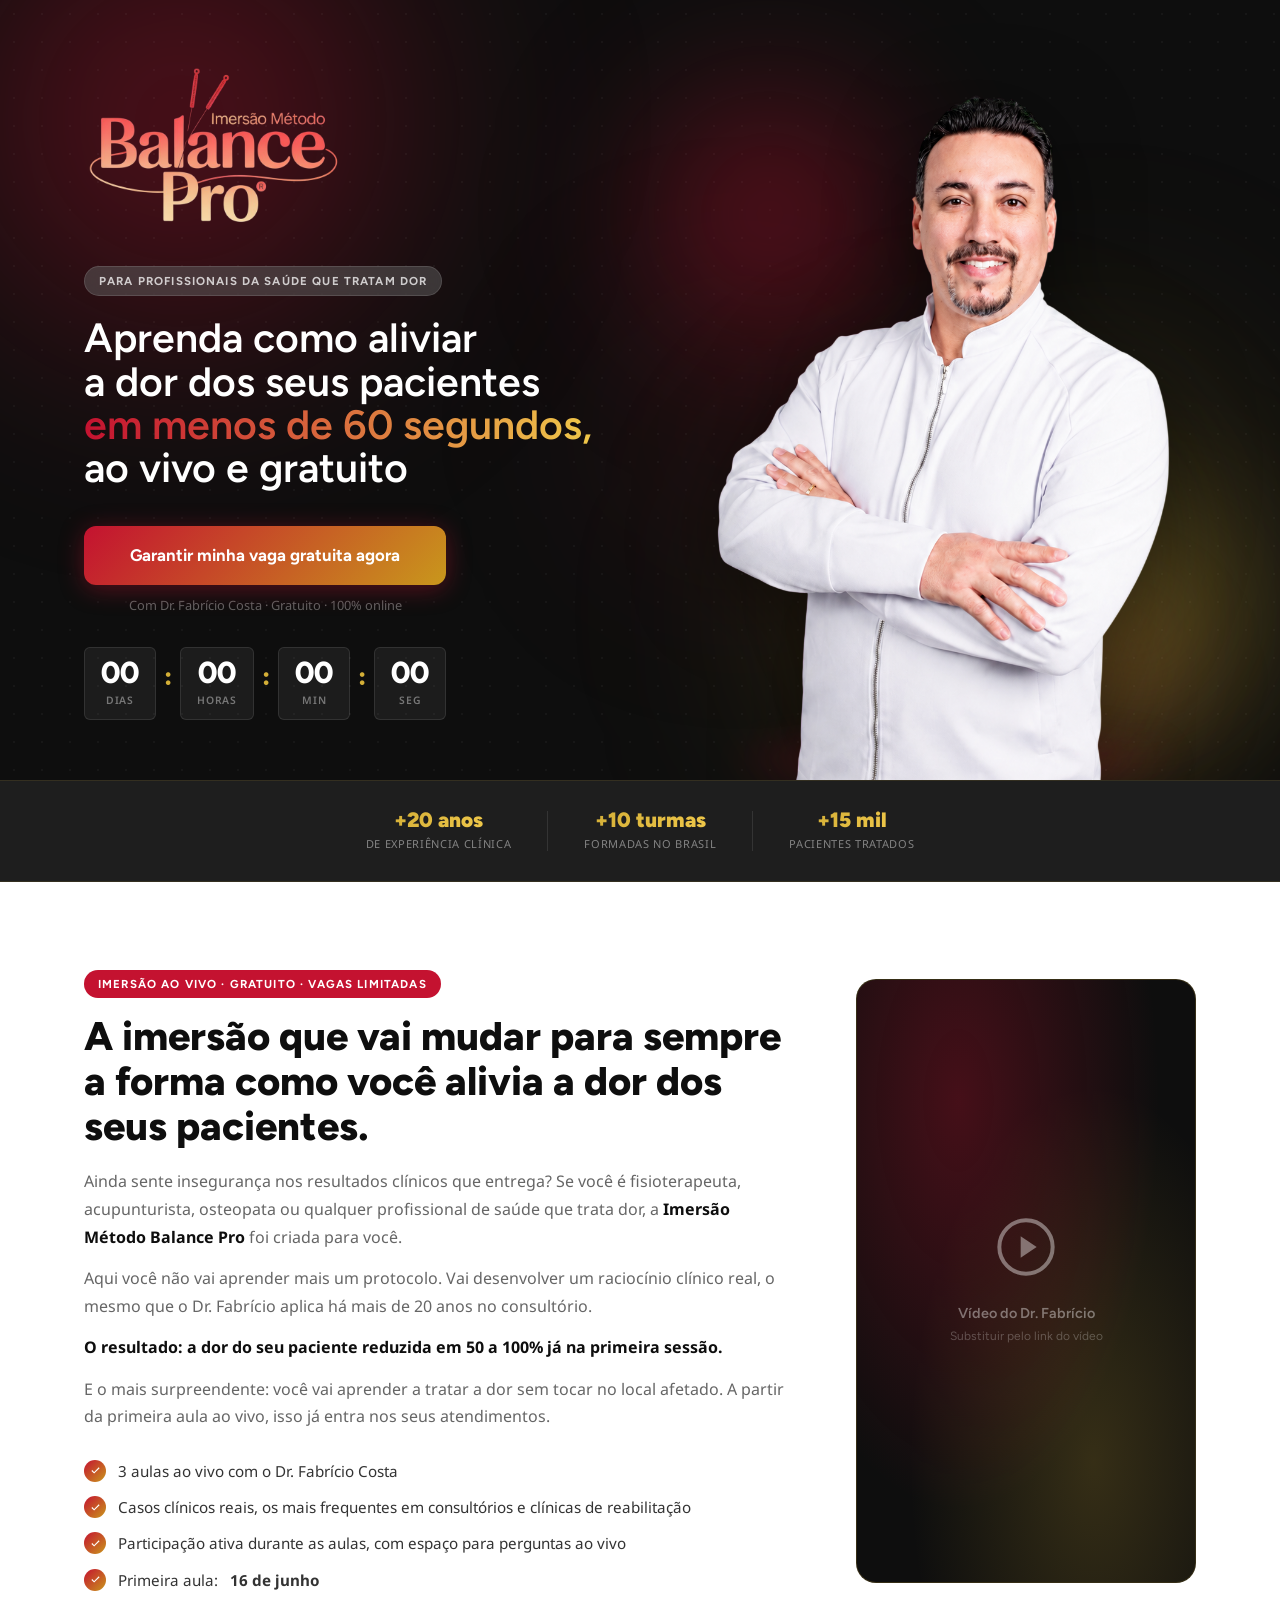
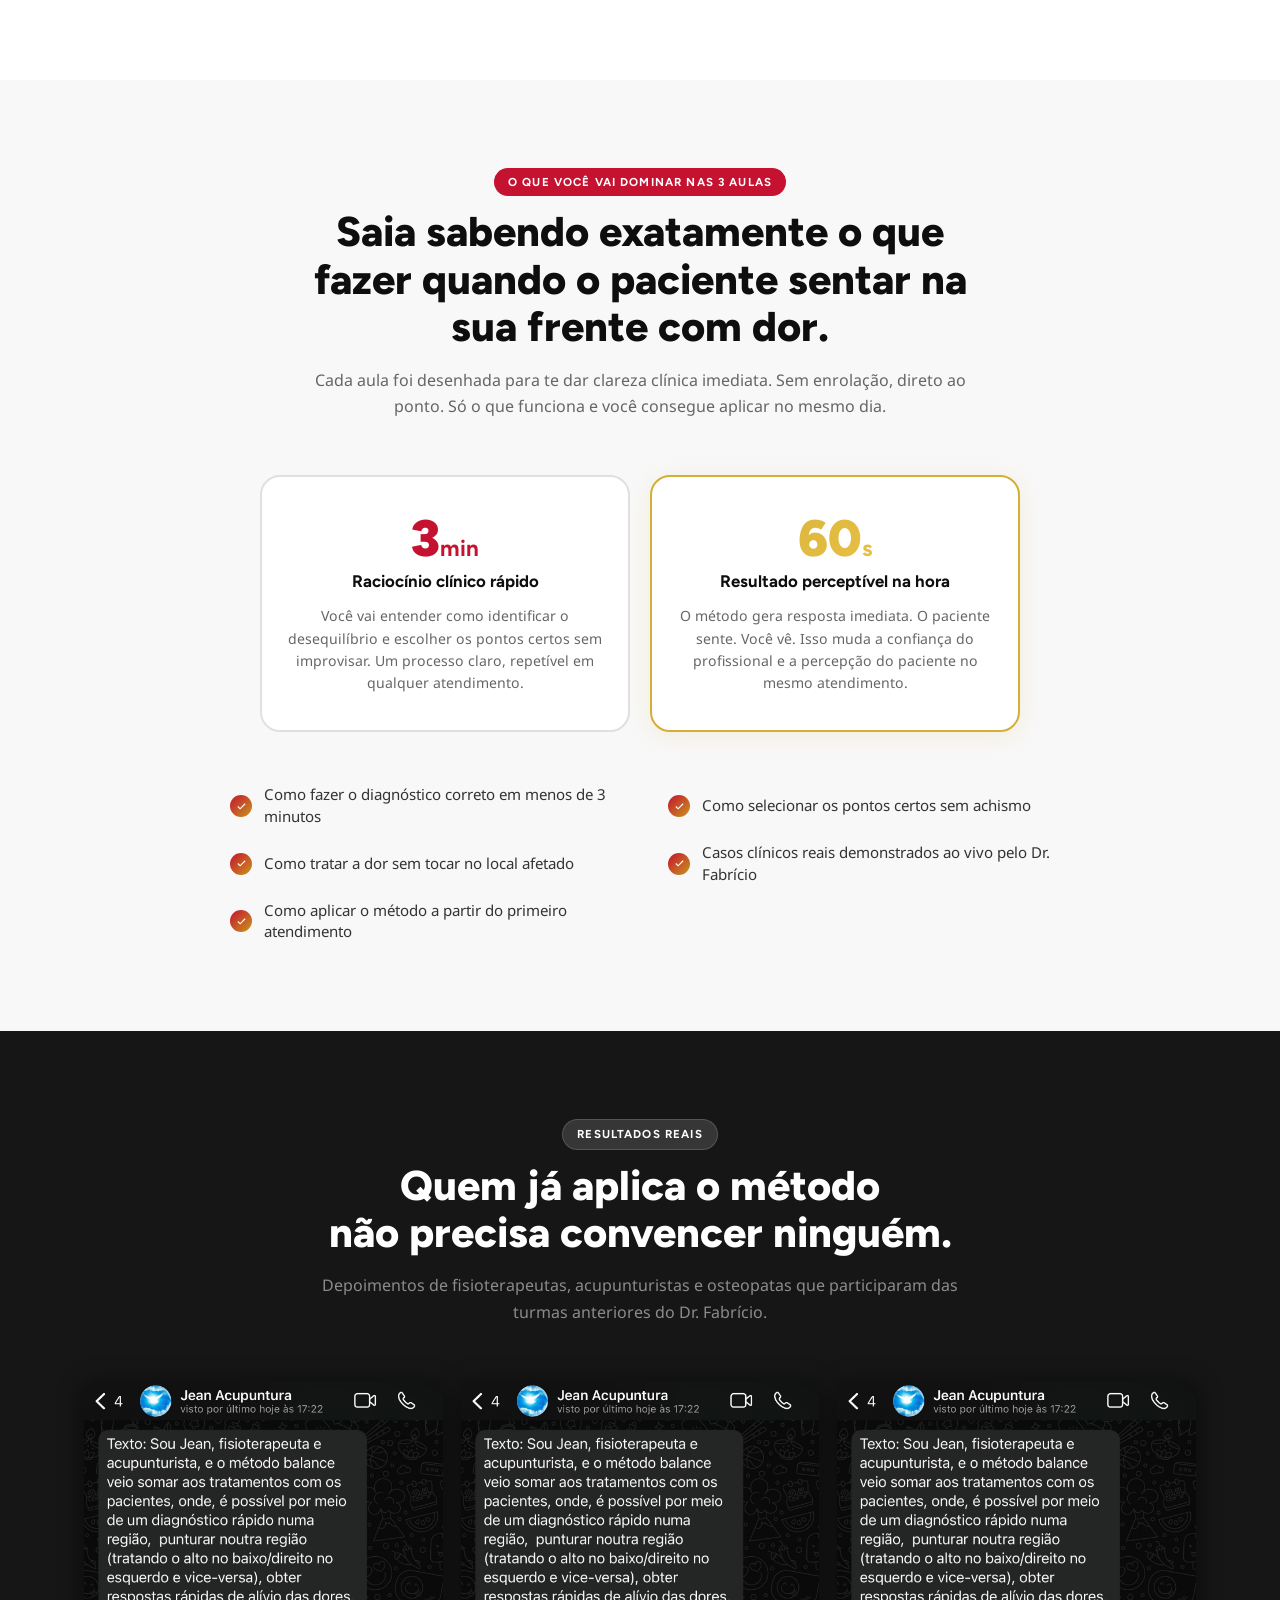
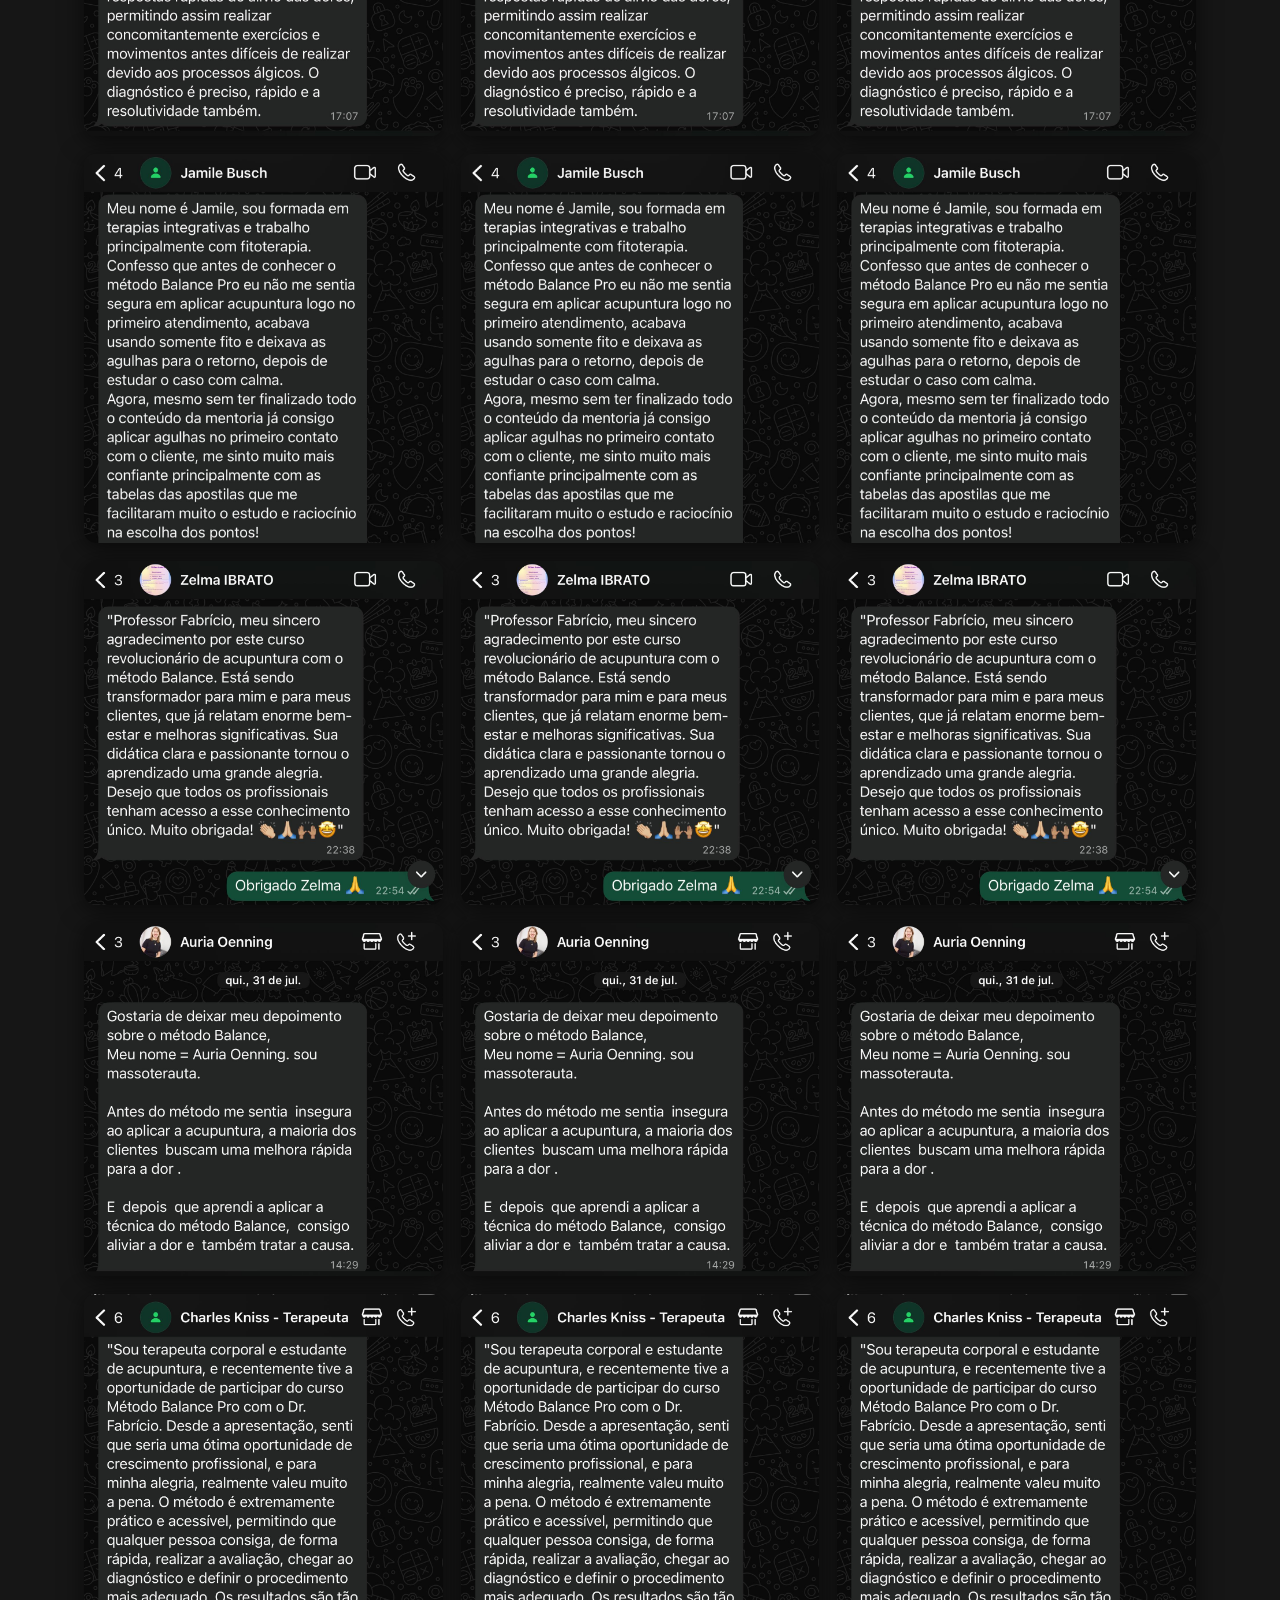
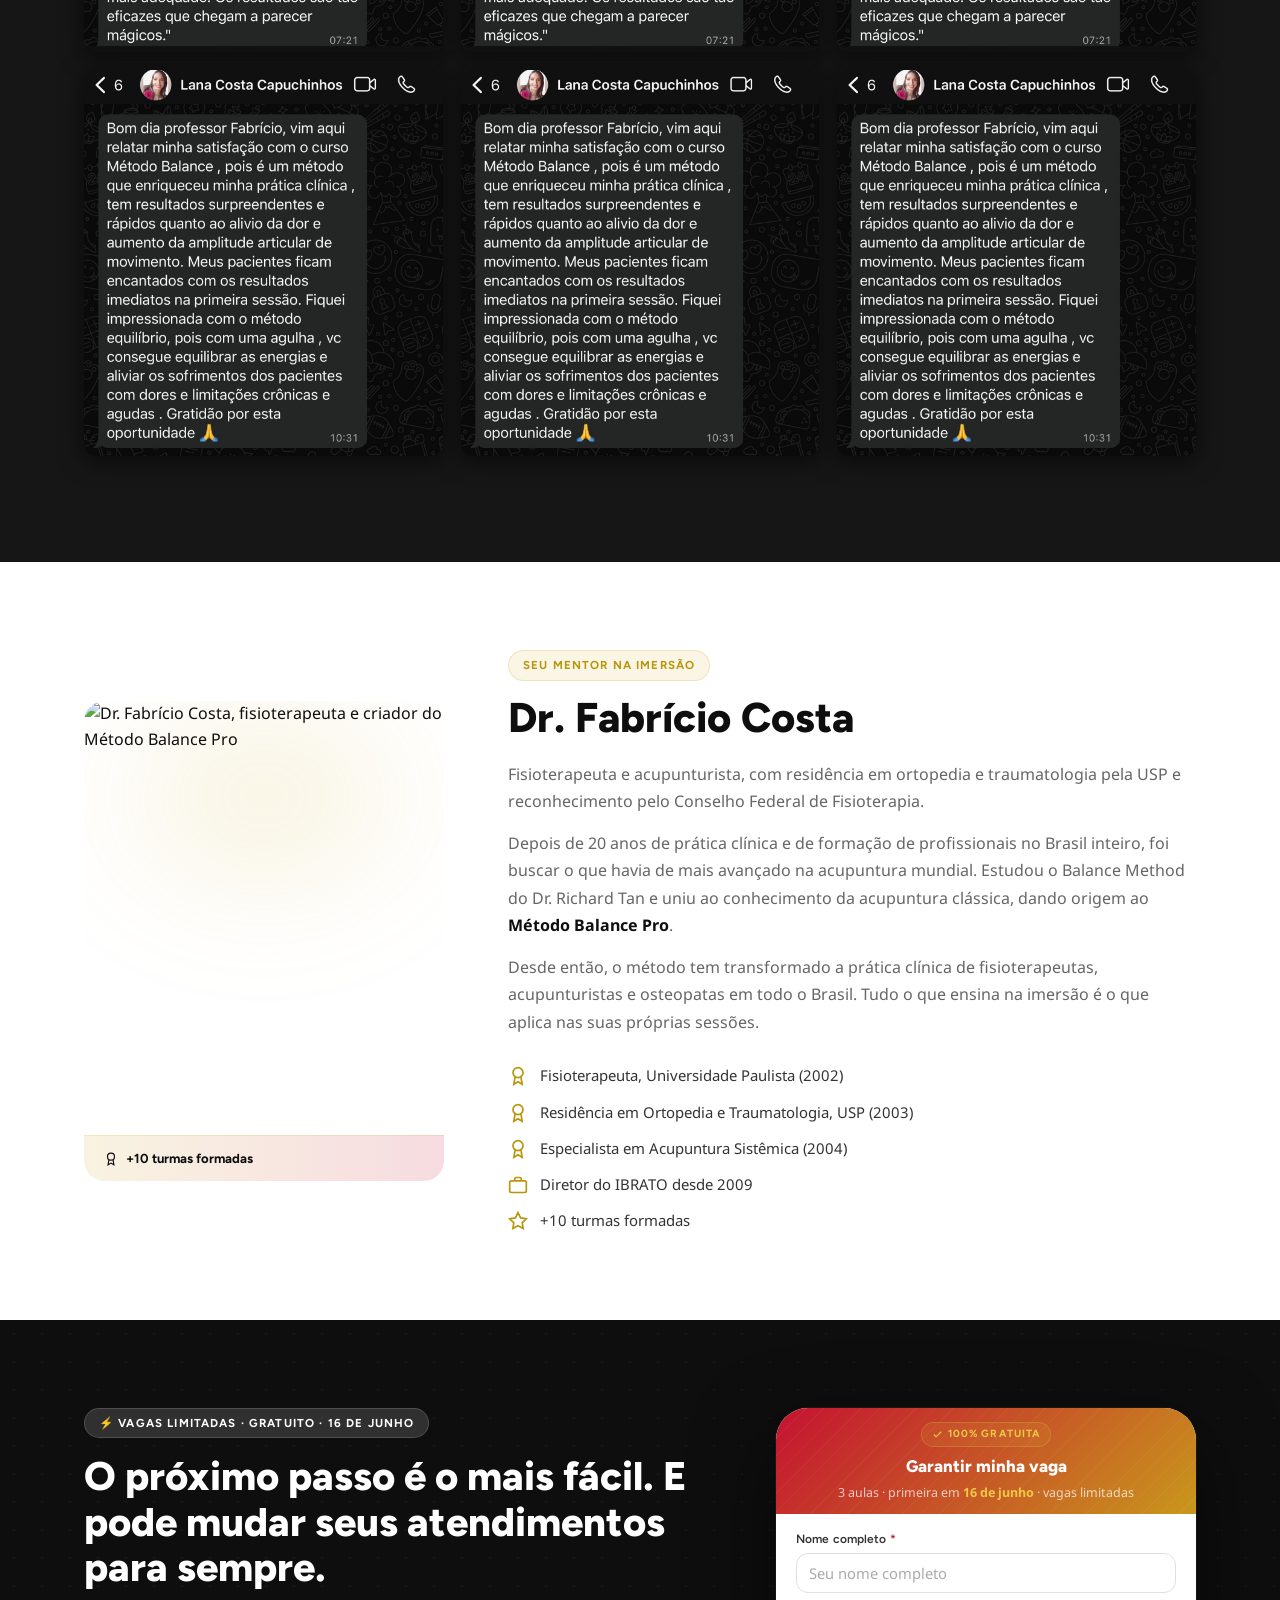
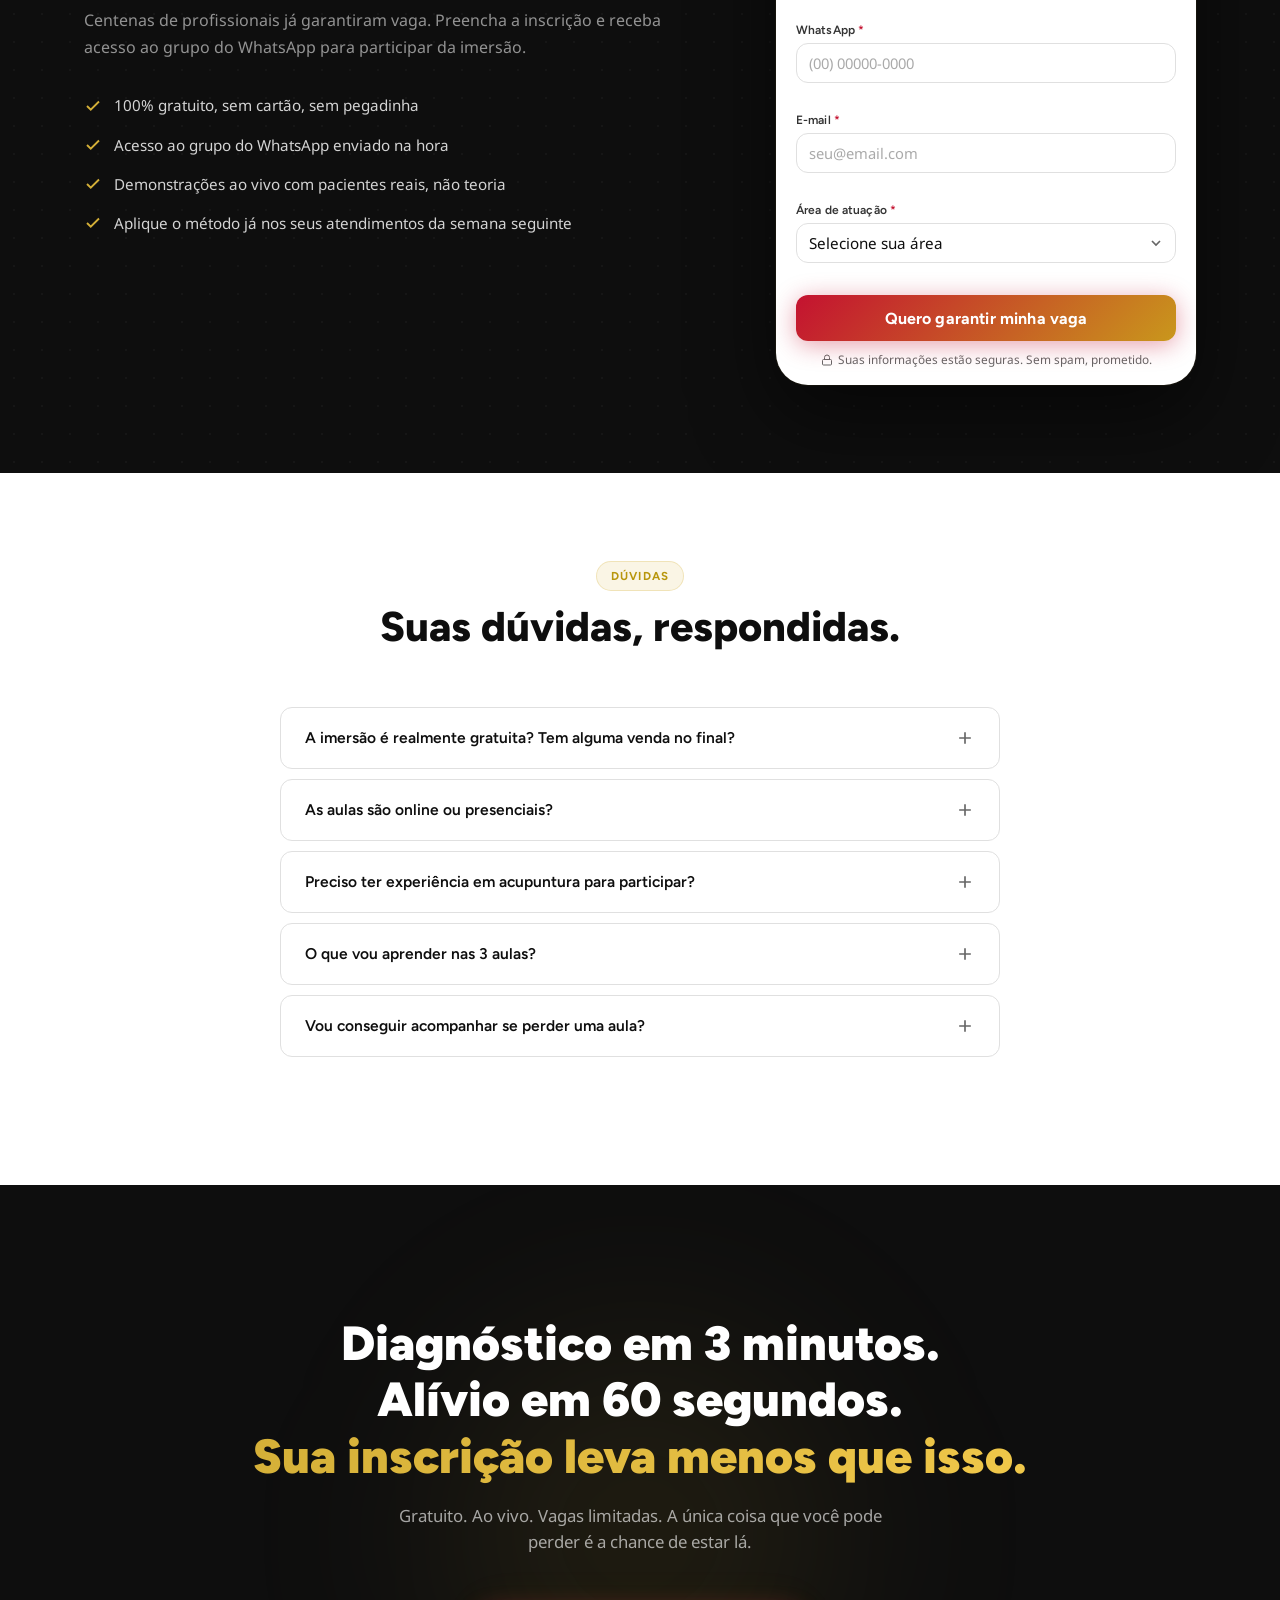
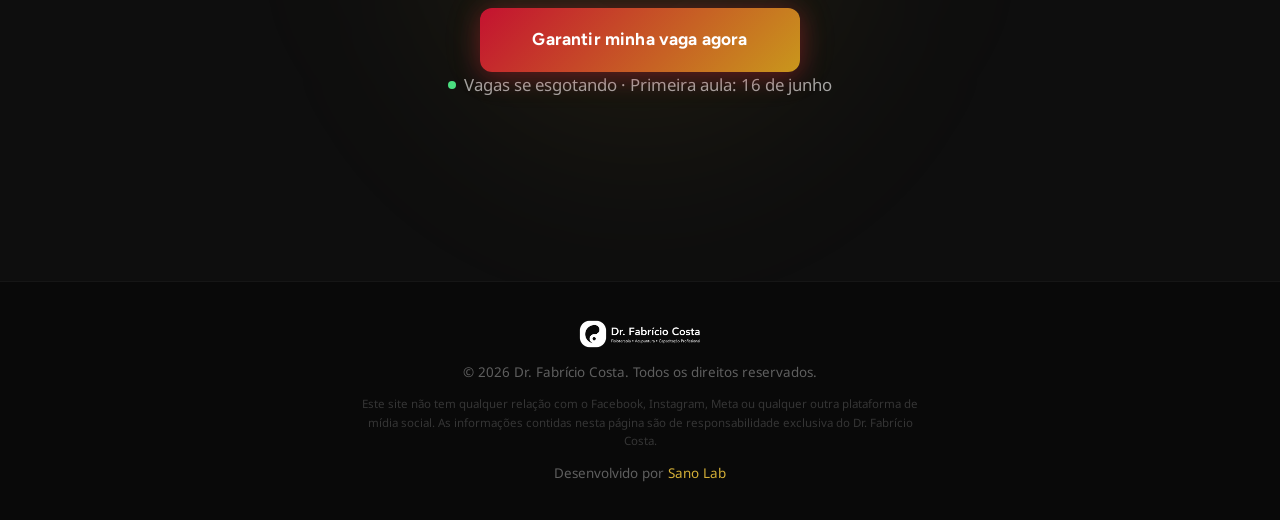
==== commit 00e1942c: "Ajustes mobile, carrossel infinito, pixel Meta e melhorias de copy - Carrossel de depoimentos: 1 sli" ====
--- a/index.html
+++ b/index.html
@@ -13,6 +13,18 @@
   <link href="https://fonts.googleapis.com/css2?family=Figtree:ital,wght@0,300;0,400;0,500;0,600;0,700;0,800;0,900;1,800&family=Noto+Sans:wght@400;500;600&display=swap" rel="stylesheet">
   <title>Imersão Gratuita · Método Balance Pro · Dr. Fabrício Costa · A partir de 12 de Junho</title>
   <link rel="stylesheet" href="css/imersao.css">
+  <!-- Meta Pixel -->
+  <script>
+    !function(f,b,e,v,n,t,s){if(f.fbq)return;n=f.fbq=function(){n.callMethod?
+    n.callMethod.apply(n,arguments):n.queue.push(arguments)};if(!f._fbq)f._fbq=n;
+    n.push=n;n.loaded=!0;n.version='2.0';n.queue=[];t=b.createElement(e);t.async=!0;
+    t.src=v;s=b.getElementsByTagName(e)[0];s.parentNode.insertBefore(t,s)}(window,
+    document,'script','https://connect.facebook.net/en_US/fbevents.js');
+    fbq('init','4413923852221070');
+    fbq('track','PageView');
+  </script>
+  <noscript><img height="1" width="1" style="display:none" src="https://www.facebook.com/tr?id=4413923852221070&ev=PageView&noscript=1"/></noscript>
+  <!-- End Meta Pixel -->
 </head>
 <body>
 
@@ -42,15 +54,17 @@
 
           <img src="img/logo-imersão.png" alt="Imersão Método Balance Pro" class="im-hero-logo">
 
+          <span class="im-tag im-tag-glass">Para profissionais da saúde que tratam dor</span>
+
           <h1 id="im-hero-title">
-            Descubra como aliviar a dor dos seus pacientes <em>em menos de 60 segundos</em>, ao vivo e gratuito
+            Aprenda como aliviar<br>a dor dos seus pacientes<br><em>em menos de 60 segundos,</em><br>ao vivo e gratuito
           </h1>
 
           <div class="im-hero-cta-group">
             <a href="#inscricao" class="im-btn-hero-cta">
               Garantir minha vaga gratuita agora
             </a>
-            <p class="im-hero-microcopy">Gratuito · 100% online · Só para profissionais da saúde</p>
+            <p class="im-hero-microcopy">Com Dr. Fabrício Costa · Gratuito · 100% online</p>
 
             <div class="im-countdown" aria-label="Contagem regressiva para a primeira aula">
 <div class="im-countdown-inner">
@@ -88,6 +102,8 @@
             <img src="img/fabricio-cutout.png" alt="" class="im-hero-cutout">
           </div>
 
+          <img src="img/logo-imersão.png" alt="Imersão Método Balance Pro" class="im-hero-logo-over" aria-hidden="true">
+
         </div>
         <!-- /im-hero-right -->
 
@@ -123,28 +139,29 @@
       <div class="im-container im-about-inner">
 
         <div class="im-about-text">
-          <span class="im-tag im-tag-red">Evento gratuito · Vagas limitadas</span>
-          <h2 id="im-about-title">A imersão que vai mudar a forma como você trata dor, para sempre</h2>
-          <p>Se você é fisioterapeuta ou acupunturista e ainda sente que falta um protocolo clínico claro e replicável, a <strong>Imersão Método Balance Pro</strong> foi criada para você. Em 3 encontros ao vivo e gratuitos, o Dr. Fabrício Costa vai te mostrar exatamente o que ele aplica no consultório há mais de 20 anos.</p>
-          <p>Não é teoria. Não é conteúdo genérico que você já viu em outro curso. É o protocolo real, com casos clínicos, demonstrações ao vivo e o raciocínio por trás de cada passo. Você sai da imersão pronto para aplicar na próxima sessão.</p>
-          <p><strong>As vagas são limitadas</strong> e as inscrições podem encerrar a qualquer momento. Se você chegou até aqui, não deixe para depois.</p>
+          <span class="im-tag im-tag-red">Imersão ao vivo · Gratuito · Vagas limitadas</span>
+          <h2 id="im-about-title">A imersão que vai mudar para sempre a forma como você alivia a dor dos seus pacientes.</h2>
+          <p>Ainda sente insegurança nos resultados clínicos que entrega? Se você é fisioterapeuta, acupunturista, osteopata ou qualquer profissional de saúde que trata dor, a <strong>Imersão Método Balance Pro</strong> foi criada para você.</p>
+          <p>Aqui você não vai aprender mais um protocolo. Vai desenvolver um raciocínio clínico real, o mesmo que o Dr. Fabrício aplica há mais de 20 anos no consultório.</p>
+          <p><strong>O resultado: a dor do seu paciente reduzida em 50 a 100% já na primeira sessão.</strong></p>
+          <p>E o mais surpreendente: você vai aprender a tratar a dor sem tocar no local afetado. A partir da primeira aula ao vivo, isso já entra nos seus atendimentos.</p>
 
           <ul class="im-about-bullets">
             <li>
               <span class="im-check" aria-hidden="true"><svg viewBox="0 0 24 24" fill="none" stroke-width="2.5"><polyline points="20 6 9 17 4 12"/></svg></span>
-              3 aulas ao vivo, <strong>100% gratuitas</strong>
+              3 aulas ao vivo com o Dr. Fabrício Costa
             </li>
             <li>
               <span class="im-check" aria-hidden="true"><svg viewBox="0 0 24 24" fill="none" stroke-width="2.5"><polyline points="20 6 9 17 4 12"/></svg></span>
-              Demonstrações com pacientes reais ao vivo
+              Casos clínicos reais, os mais frequentes em consultórios e clínicas de reabilitação
             </li>
             <li>
               <span class="im-check" aria-hidden="true"><svg viewBox="0 0 24 24" fill="none" stroke-width="2.5"><polyline points="20 6 9 17 4 12"/></svg></span>
-              Tire dúvidas direto com o Dr. Fabrício
+              Participação ativa durante as aulas, com espaço para perguntas ao vivo
             </li>
             <li>
               <span class="im-check" aria-hidden="true"><svg viewBox="0 0 24 24" fill="none" stroke-width="2.5"><polyline points="20 6 9 17 4 12"/></svg></span>
-              Primeira aula: <strong>16 de junho</strong>. Garante logo
+              Primeira aula: <strong>16 de junho</strong>
             </li>
           </ul>
         </div>
@@ -170,32 +187,29 @@
       <div class="im-container">
         <div class="im-section-header">
           <span class="im-tag im-tag-red">O que você vai dominar nas 3 aulas</span>
-          <h2 id="im-what-title">Saia da imersão aplicando<br>no consultório na semana seguinte</h2>
-          <p>Cada aula foi desenhada para te dar clareza clínica imediata. Sem enrolação, sem teoria desnecessária. Só o que funciona e você consegue replicar.</p>
+          <h2 id="im-what-title">Saia sabendo exatamente o que fazer quando o paciente sentar na sua frente com dor.</h2>
+          <p>Cada aula foi desenhada para te dar clareza clínica imediata. Sem enrolação, direto ao ponto. Só o que funciona e você consegue aplicar no mesmo dia.</p>
         </div>
 
         <div class="im-what-grid">
           <div class="im-what-card">
             <div class="im-what-num" aria-hidden="true">3<small>min</small></div>
-            <h3>Diagnóstico em 3 minutos</h3>
-            <p>Pare de adivinhar. Você vai sair com um protocolo claro, rápido e replicável que funciona antes mesmo de o paciente se deitar.</p>
+            <h3>Raciocínio clínico rápido</h3>
+            <p>Você vai entender como identificar o desequilíbrio e escolher os pontos certos sem improvisar. Um processo claro, repetível em qualquer atendimento.</p>
           </div>
           <div class="im-what-card im-what-card-gold">
             <div class="im-what-num" aria-hidden="true">60<small>s</small></div>
-            <h3>Alívio em 60 segundos</h3>
-            <p>Os pontos certos geram alívio perceptível já no primeiro estímulo. O paciente sente na hora. Você fideliza na primeira sessão.</p>
+            <h3>Resultado perceptível na hora</h3>
+            <p>O método gera resposta imediata. O paciente sente. Você vê. Isso muda a confiança do profissional e a percepção do paciente no mesmo atendimento.</p>
           </div>
         </div>
 
         <ul class="im-what-list" aria-label="Tópicos da imersão">
-          <li><span class="im-check" aria-hidden="true"><svg viewBox="0 0 24 24" fill="none" stroke-width="2.5"><polyline points="20 6 9 17 4 12"/></svg></span>Princípios e fundamentos do Método Balance Pro</li>
-          <li><span class="im-check" aria-hidden="true"><svg viewBox="0 0 24 24" fill="none" stroke-width="2.5"><polyline points="20 6 9 17 4 12"/></svg></span>Os 6 Sistemas de Meridianos na prática clínica</li>
-          <li><span class="im-check" aria-hidden="true"><svg viewBox="0 0 24 24" fill="none" stroke-width="2.5"><polyline points="20 6 9 17 4 12"/></svg></span>Os 3 Passos: Acupuntura 1, 2 e 3</li>
-          <li><span class="im-check" aria-hidden="true"><svg viewBox="0 0 24 24" fill="none" stroke-width="2.5"><polyline points="20 6 9 17 4 12"/></svg></span>Localização precisa dos pontos específicos</li>
-          <li><span class="im-check" aria-hidden="true"><svg viewBox="0 0 24 24" fill="none" stroke-width="2.5"><polyline points="20 6 9 17 4 12"/></svg></span>Protocolos para disfunções físicas e psicoemocionais</li>
-          <li><span class="im-check" aria-hidden="true"><svg viewBox="0 0 24 24" fill="none" stroke-width="2.5"><polyline points="20 6 9 17 4 12"/></svg></span>Instrumentos não invasivos para estimulação de pontos</li>
-          <li><span class="im-check" aria-hidden="true"><svg viewBox="0 0 24 24" fill="none" stroke-width="2.5"><polyline points="20 6 9 17 4 12"/></svg></span>Raciocínio clínico baseado em meridianos energéticos</li>
-          <li><span class="im-check" aria-hidden="true"><svg viewBox="0 0 24 24" fill="none" stroke-width="2.5"><polyline points="20 6 9 17 4 12"/></svg></span>Aplicação prática guiada ao vivo com o Dr. Fabrício</li>
+          <li><span class="im-check" aria-hidden="true"><svg viewBox="0 0 24 24" fill="none" stroke-width="2.5"><polyline points="20 6 9 17 4 12"/></svg></span>Como fazer o diagnóstico correto em menos de 3 minutos</li>
+          <li><span class="im-check" aria-hidden="true"><svg viewBox="0 0 24 24" fill="none" stroke-width="2.5"><polyline points="20 6 9 17 4 12"/></svg></span>Como selecionar os pontos certos sem achismo</li>
+          <li><span class="im-check" aria-hidden="true"><svg viewBox="0 0 24 24" fill="none" stroke-width="2.5"><polyline points="20 6 9 17 4 12"/></svg></span>Como tratar a dor sem tocar no local afetado</li>
+          <li><span class="im-check" aria-hidden="true"><svg viewBox="0 0 24 24" fill="none" stroke-width="2.5"><polyline points="20 6 9 17 4 12"/></svg></span>Casos clínicos reais demonstrados ao vivo pelo Dr. Fabrício</li>
+          <li><span class="im-check" aria-hidden="true"><svg viewBox="0 0 24 24" fill="none" stroke-width="2.5"><polyline points="20 6 9 17 4 12"/></svg></span>Como aplicar o método a partir do primeiro atendimento</li>
         </ul>
       </div>
     </section>
@@ -206,9 +220,9 @@
     <section class="im-section im-depos" aria-labelledby="im-depos-title">
       <div class="im-container">
         <div class="im-section-header">
-          <span class="im-tag im-tag-white">Prova social</span>
-          <h2 id="im-depos-title">Profissionais que já aplicam o método. Os resultados falam por si.</h2>
-          <p>Mensagens espontâneas de fisioterapeutas e acupunturistas que participaram das turmas anteriores do Dr. Fabrício.</p>
+          <span class="im-tag im-tag-white">Resultados reais</span>
+          <h2 id="im-depos-title">Quem já aplica o método<br>não precisa convencer ninguém.</h2>
+          <p>Depoimentos de fisioterapeutas, acupunturistas e osteopatas que participaram das turmas anteriores do Dr. Fabrício.</p>
         </div>
 
         <div class="im-depos-grid">
@@ -240,8 +254,9 @@
         <div class="im-mentor-content">
           <span class="im-tag im-tag-gold">Seu mentor na imersão</span>
           <h2 id="im-mentor-title">Dr. Fabrício Costa</h2>
-          <p>Fisioterapeuta com residência em Ortopedia e Traumatologia, o Dr. Fabrício passou anos buscando um método confiável, sem improvisar a cada sessão.</p>
-          <p>Depois de se aprofundar no Balance Method do Dr. Richard Tan e de mais de 20 anos de prática clínica real, desenvolveu o <strong>Método Balance Pro</strong> e hoje ensina o mesmo protocolo que usa no próprio consultório.</p>
+          <p>Fisioterapeuta e acupunturista, com residência em ortopedia e traumatologia pela USP e reconhecimento pelo Conselho Federal de Fisioterapia.</p>
+          <p>Depois de 20 anos de prática clínica e de formação de profissionais no Brasil inteiro, foi buscar o que havia de mais avançado na acupuntura mundial. Estudou o Balance Method do Dr. Richard Tan e uniu ao conhecimento da acupuntura clássica, dando origem ao <strong>Método Balance Pro</strong>.</p>
+          <p>Desde então, o método tem transformado a prática clínica de fisioterapeutas, acupunturistas e osteopatas em todo o Brasil. Tudo o que ensina na imersão é o que aplica nas suas próprias sessões.</p>
 
           <ul class="im-creds">
             <li>
@@ -277,24 +292,24 @@
 
         <div class="im-form-repeat-content">
           <span class="im-tag im-tag-white">⚡ Vagas limitadas · Gratuito · 16 de junho</span>
-          <h2 id="im-form2-title">As vagas estão acabando. Garanta a sua agora.</h2>
-          <p>Centenas de profissionais já se inscreveram. Preencha o formulário agora e receba o link de acesso direto no seu WhatsApp antes que as vagas se esgotem.</p>
+          <h2 id="im-form2-title">O próximo passo é o mais fácil. E pode mudar seus atendimentos para sempre.</h2>
+          <p>Centenas de profissionais já garantiram vaga. Preencha a inscrição e receba acesso ao grupo do WhatsApp para participar da imersão.</p>
           <ul class="im-repeat-bullets">
-            <li>
-              <svg viewBox="0 0 24 24" fill="none" stroke-width="2.5" aria-hidden="true"><polyline points="20 6 9 17 4 12"/></svg>
-              3 aulas ao vivo, protocolo real, não teoria
-            </li>
-            <li>
-              <svg viewBox="0 0 24 24" fill="none" stroke-width="2.5" aria-hidden="true"><polyline points="20 6 9 17 4 12"/></svg>
-              Aplique no consultório já na semana seguinte
-            </li>
-            <li>
-              <svg viewBox="0 0 24 24" fill="none" stroke-width="2.5" aria-hidden="true"><polyline points="20 6 9 17 4 12"/></svg>
-              Link enviado direto no seu WhatsApp
-            </li>
             <li>
               <svg viewBox="0 0 24 24" fill="none" stroke-width="2.5" aria-hidden="true"><polyline points="20 6 9 17 4 12"/></svg>
               100% gratuito, sem cartão, sem pegadinha
+            </li>
+            <li>
+              <svg viewBox="0 0 24 24" fill="none" stroke-width="2.5" aria-hidden="true"><polyline points="20 6 9 17 4 12"/></svg>
+              Acesso ao grupo do WhatsApp enviado na hora
+            </li>
+            <li>
+              <svg viewBox="0 0 24 24" fill="none" stroke-width="2.5" aria-hidden="true"><polyline points="20 6 9 17 4 12"/></svg>
+              Demonstrações ao vivo com pacientes reais, não teoria
+            </li>
+            <li>
+              <svg viewBox="0 0 24 24" fill="none" stroke-width="2.5" aria-hidden="true"><polyline points="20 6 9 17 4 12"/></svg>
+              Aplique o método já nos seus atendimentos da semana seguinte
             </li>
           </ul>
         </div>
@@ -373,8 +388,8 @@
     <section class="im-section im-faq" aria-labelledby="im-faq-title">
       <div class="im-container">
         <div class="im-section-header">
-          <span class="im-tag im-tag-red">Dúvidas</span>
-          <h2 id="im-faq-title">Perguntas frequentes</h2>
+          <span class="im-tag im-tag-gold">Dúvidas</span>
+          <h2 id="im-faq-title">Suas dúvidas, respondidas.</h2>
         </div>
 
         <div class="im-faq-list">
@@ -442,8 +457,8 @@
         <div class="im-blob im-blob-gold-cta"></div>
       </div>
       <div class="im-container im-cta-inner">
-        <h2 id="im-cta-title">Diagnóstico em 3 minutos.<br>Alívio em 60 segundos.<br><em>Primeira aula: 16 de junho.</em></h2>
-        <p>Inscrição gratuita. Vagas limitadas. Centenas de profissionais já garantiram a vaga. Não deixe para depois e perca a sua.</p>
+        <h2 id="im-cta-title">Diagnóstico em 3 minutos.<br>Alívio em 60 segundos.<br><em>Sua inscrição leva menos que isso.</em></h2>
+        <p>Gratuito. Ao vivo. Vagas limitadas. A única coisa que você pode perder é a chance de estar lá.</p>
         <a href="#inscricao" class="im-btn-cta">Garantir minha vaga agora</a>
         <p class="im-cta-sub">
           <span class="im-dot" aria-hidden="true"></span>
--- a/css/imersao.css
+++ b/css/imersao.css
@@ -105,6 +105,7 @@
 .im-tag-red   { background: var(--red);          color: var(--white); }
 .im-tag-white { background: rgba(255,255,255,.14); color: var(--white); border: 1px solid rgba(255,255,255,.15); }
 .im-tag-gold  { background: var(--gold-light);   color: var(--gold-dark); border: 1px solid rgba(212,175,55,.25); }
+.im-tag-glass { background: rgba(96,96,96,.5); color: rgba(255,255,255,.75); border: 1px solid rgba(255,255,255,.12); backdrop-filter: blur(10px); -webkit-backdrop-filter: blur(10px); }
 
 /* ── Skip link ── */
 .im-skip {
@@ -1097,7 +1098,7 @@
 ══════════════════════════════════════════ */
 .im-cta-final {
   background: var(--dark);
-  padding: 100px 0;
+  padding: 130px 0;
   text-align: center;
   position: relative;
   overflow: hidden;
@@ -1121,6 +1122,7 @@
 .im-cta-final h2 {
   font-family: var(--ff-head);
   font-size: clamp(1.9rem, 4vw, 3rem);
+  margin-bottom: 28px;
   font-weight: 900; line-height: 1.18;
   color: var(--white); margin-bottom: 18px;
 }
@@ -1129,7 +1131,7 @@
   background: var(--grad-gold);
   -webkit-background-clip: text; background-clip: text; -webkit-text-fill-color: transparent;
 }
-.im-cta-final p { color: rgba(255,255,255,.62); font-size: 1.05rem; max-width: 500px; margin: 0 auto 40px; }
+.im-cta-final p { color: rgba(255,255,255,.62); font-size: 1.05rem; max-width: 500px; margin: 0 auto 52px; }
 
 .im-btn-cta {
   display: inline-flex; align-items: center; justify-content: center;
@@ -1154,7 +1156,7 @@
 .im-btn-cta:focus-visible { outline: 3px solid var(--gold); outline-offset: 4px; }
 
 .im-cta-sub {
-  margin-top: 20px;
+  margin-top: 32px;
   font-size: .82rem; color: rgba(255,255,255,.35);
   display: flex; align-items: center; justify-content: center; gap: 2px;
 }
@@ -1272,12 +1274,12 @@
   /* ── Sobre ── */
   .im-about-text       { text-align: center; }
   .im-about-bullets    { align-items: flex-start; }
-  .im-about-bullets li { justify-content: flex-start; }
+  .im-about-bullets li { justify-content: flex-start; text-align: left; }
 
   /* ── O que vai aprender ── */
   .im-what-grid      { grid-template-columns: 1fr; gap: 14px; margin-bottom: 36px; }
   .im-what-list      { grid-template-columns: 1fr; gap: 12px; }
-  .im-what-list li   { justify-content: flex-start; }
+  .im-what-list li   { justify-content: flex-start; text-align: left; }
 
   /* ── Mentor ── */
   .im-mentor-inner    { grid-template-columns: 1fr; }
@@ -1285,15 +1287,59 @@
   .im-mentor-img      { object-position: center 15%; mask-image: linear-gradient(to bottom, black 65%, transparent 100%); -webkit-mask-image: linear-gradient(to bottom, black 65%, transparent 100%); }
   .im-mentor-content  { text-align: center; }
   .im-creds           { align-items: flex-start; }
-  .im-creds li        { justify-content: flex-start; }
-
-  /* ── Depoimentos ── */
-  .im-depos-grid { columns: 2; column-gap: 12px; }
+  .im-creds li        { justify-content: flex-start; text-align: left; }
+
+  /* ── Depoimentos: carrossel infinito ── */
+  .im-depos-wrap {
+    position: relative;
+  }
+  .im-depos-wrap::before,
+  .im-depos-wrap::after {
+    content: '';
+    position: absolute;
+    top: calc(50% - 6px);
+    width: 9px;
+    height: 9px;
+    border-top: 1.5px solid rgba(255,255,255,.35);
+    border-right: 1.5px solid rgba(255,255,255,.35);
+    pointer-events: none;
+    z-index: 10;
+  }
+  .im-depos-wrap::before {
+    left: 8px;
+    transform: rotate(-135deg);
+  }
+  .im-depos-wrap::after {
+    right: 8px;
+    transform: rotate(45deg);
+  }
+  .im-depos-grid {
+    columns: unset;
+    display: flex;
+    flex-wrap: nowrap;
+    overflow-x: scroll;
+    scroll-snap-type: x mandatory;
+    -webkit-overflow-scrolling: touch;
+    gap: 10px;
+    padding-bottom: 12px;
+    scrollbar-width: none;
+    -webkit-mask-image: linear-gradient(to right, transparent 0%, black 12%, black 88%, transparent 100%);
+    mask-image: linear-gradient(to right, transparent 0%, black 12%, black 88%, transparent 100%);
+  }
+  .im-depos-grid::-webkit-scrollbar { display: none; }
+  .im-depos-grid img {
+    width: auto;
+    height: auto;
+    max-width: 78%;
+    flex-shrink: 0;
+    margin-bottom: 0;
+    scroll-snap-align: center;
+  }
 
   /* ── Formulário repetido ── */
   .im-form-repeat-content { text-align: center; }
   .im-repeat-bullets      { align-items: flex-start; }
-  .im-repeat-bullets li   { justify-content: flex-start; }
+  .im-repeat-bullets li   { justify-content: flex-start; text-align: left; }
   .im-form-wrap           { width: 100%; }
   .im-form-card           { width: 100%; }
 
@@ -1324,6 +1370,8 @@
   .im-hero-content     { padding-top: 140px; }
   .im-hero-content h1  { font-size: clamp(1.65rem, 7vw, 2rem); }
   .im-btn-hero-cta     { font-size: .97rem; padding: 14px 20px; }
+  .im-hero-content .im-tag { font-size: .62rem; padding: 4px 11px; }
+  .im-about-text .im-tag  { font-size: .62rem; padding: 4px 11px; }
 
   /* ── Countdown ── */
   .im-countdown-unit { min-width: 52px; padding: 8px 10px; }
@@ -1340,7 +1388,7 @@
   .im-what-num { font-size: 2.6rem; }
 
   /* ── Depoimentos ── */
-  .im-depos-grid { columns: 1; }
+  .im-depos-grid img { max-width: 80%; }
 
   /* ── Formulário ── */
   .im-form-card-header { padding: 12px 16px; }
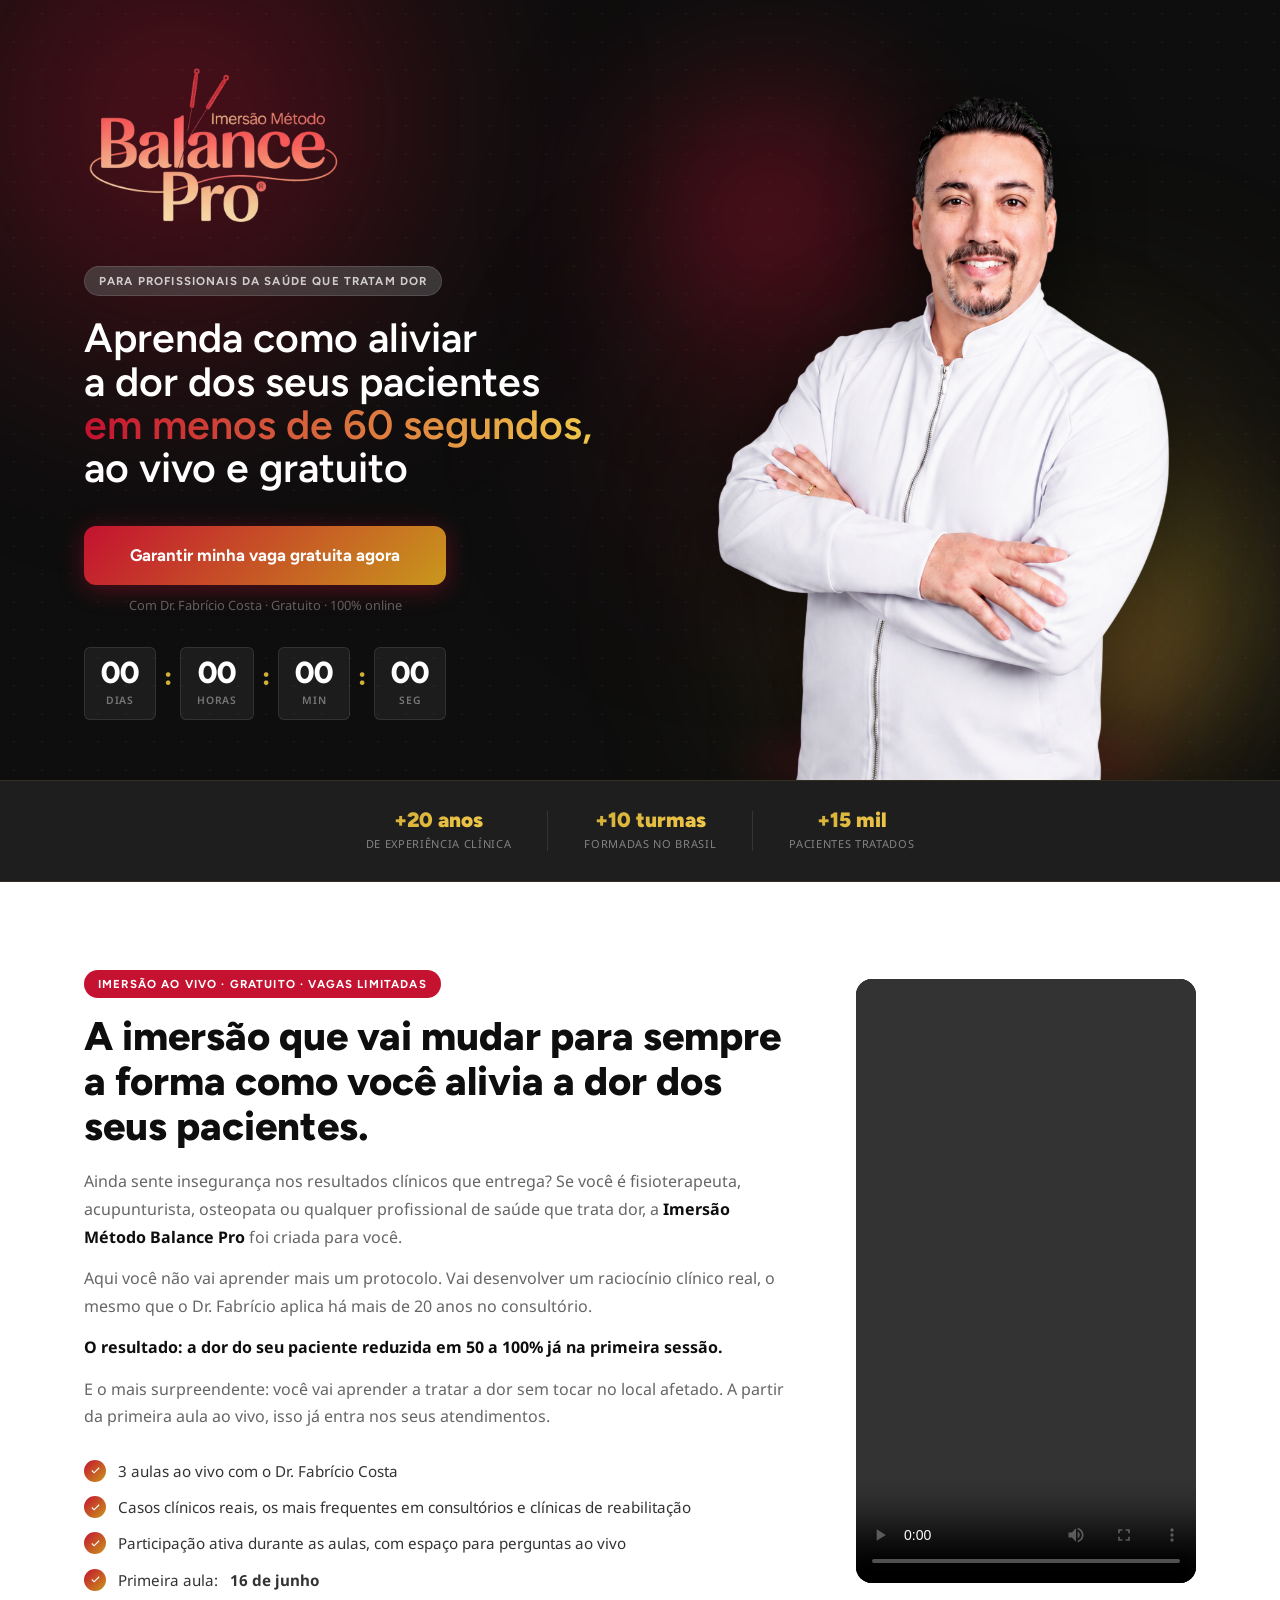
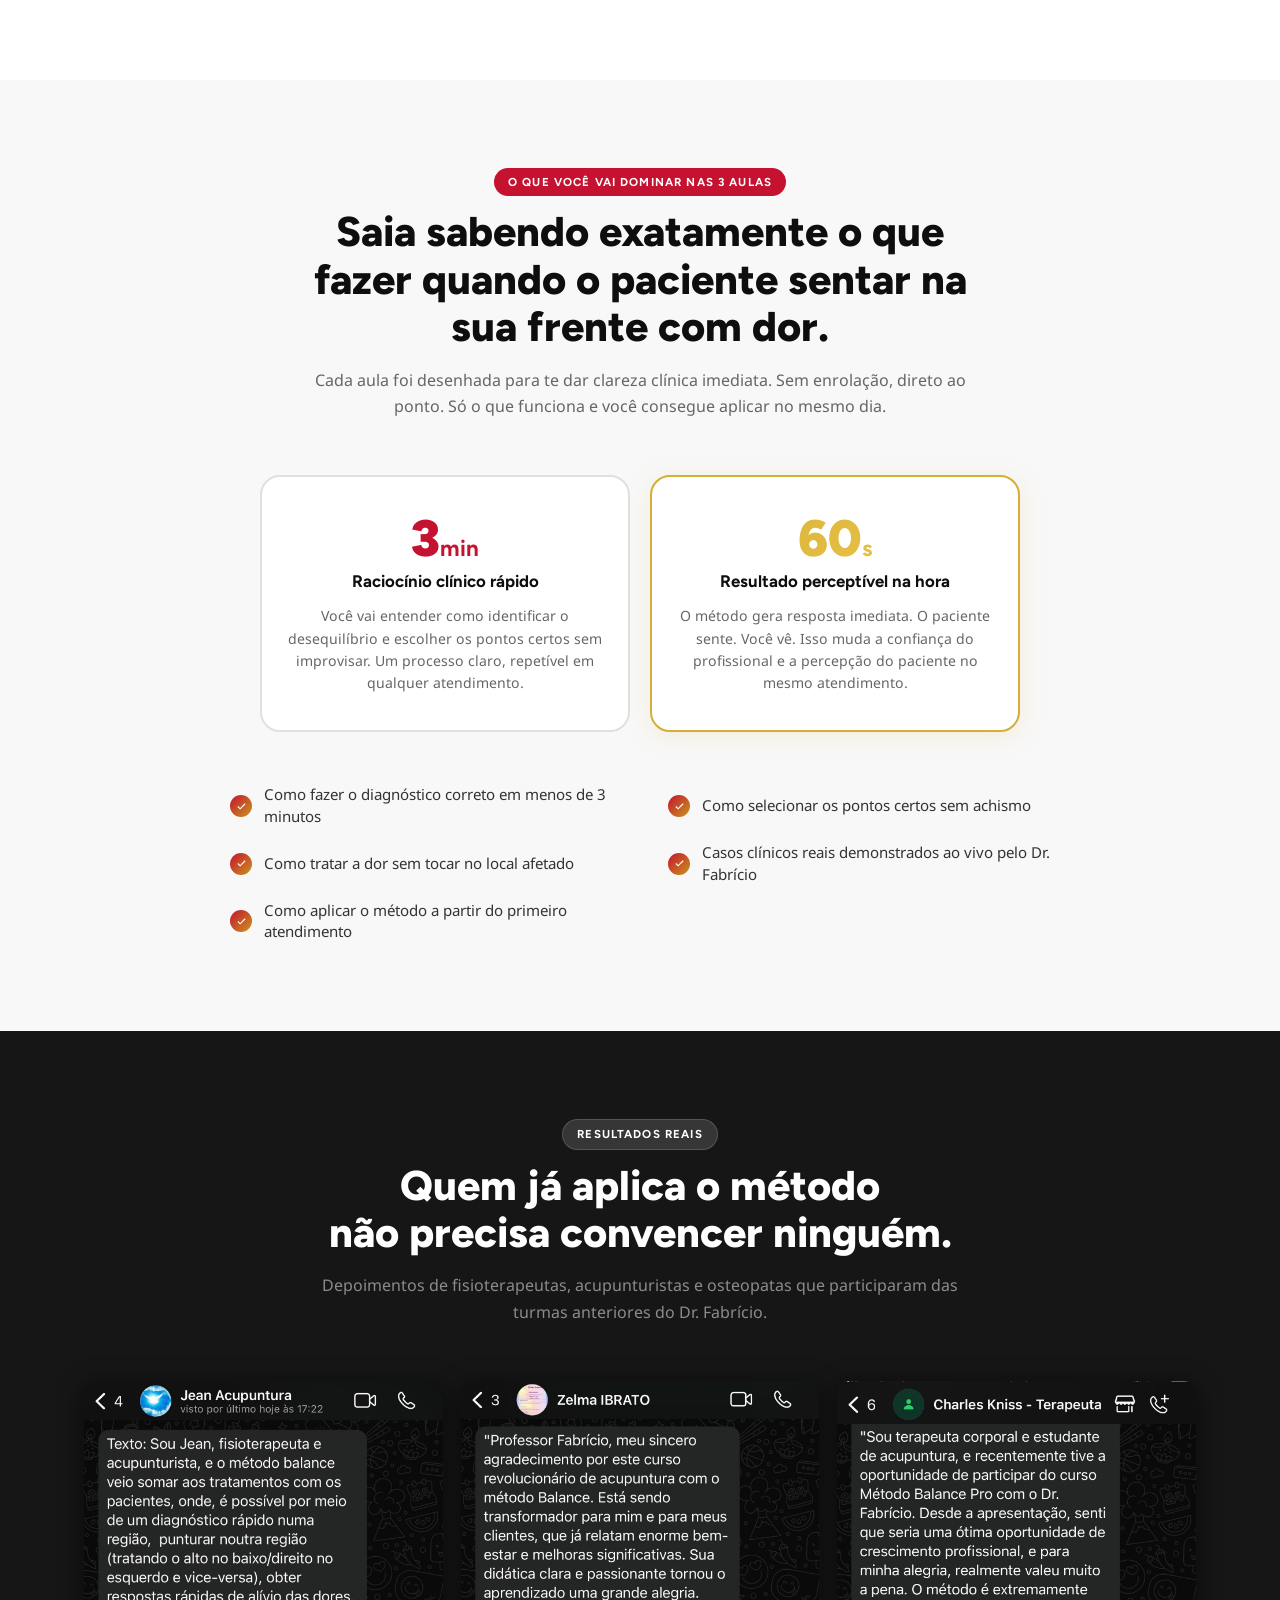
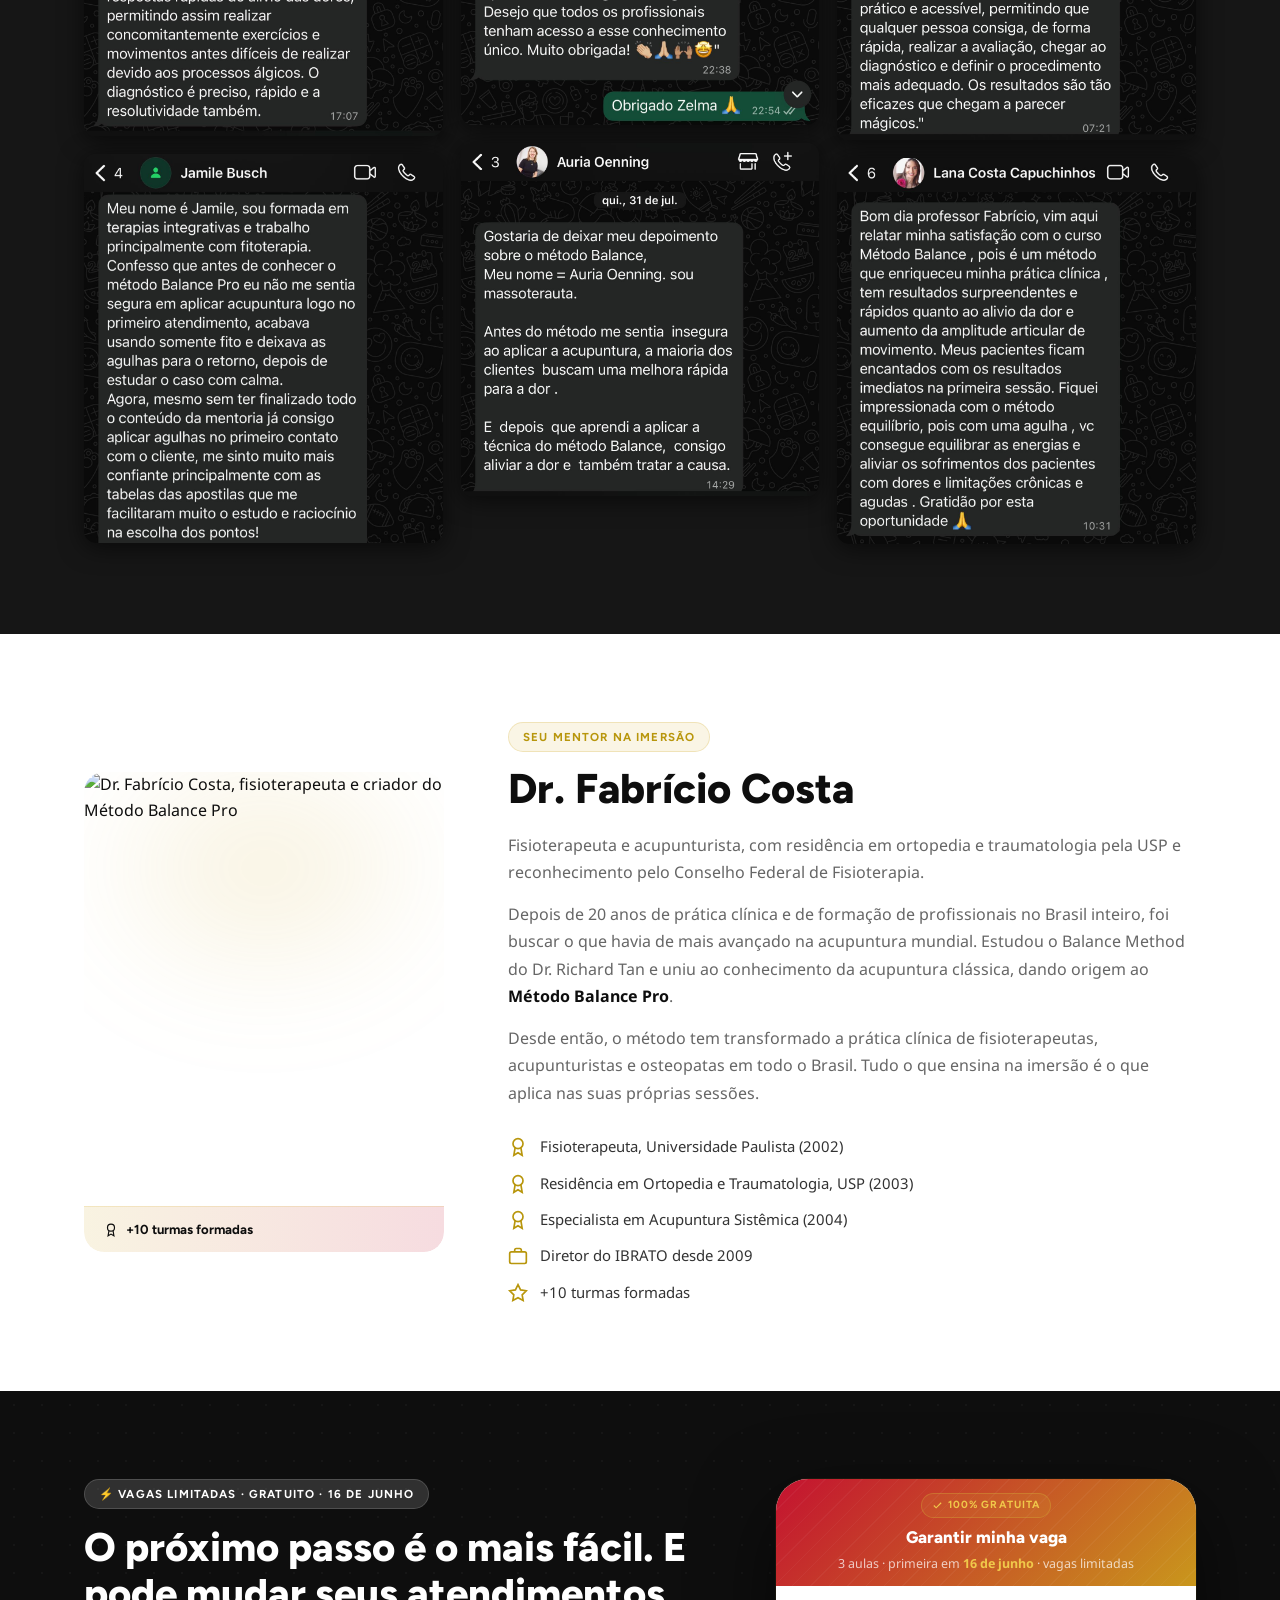
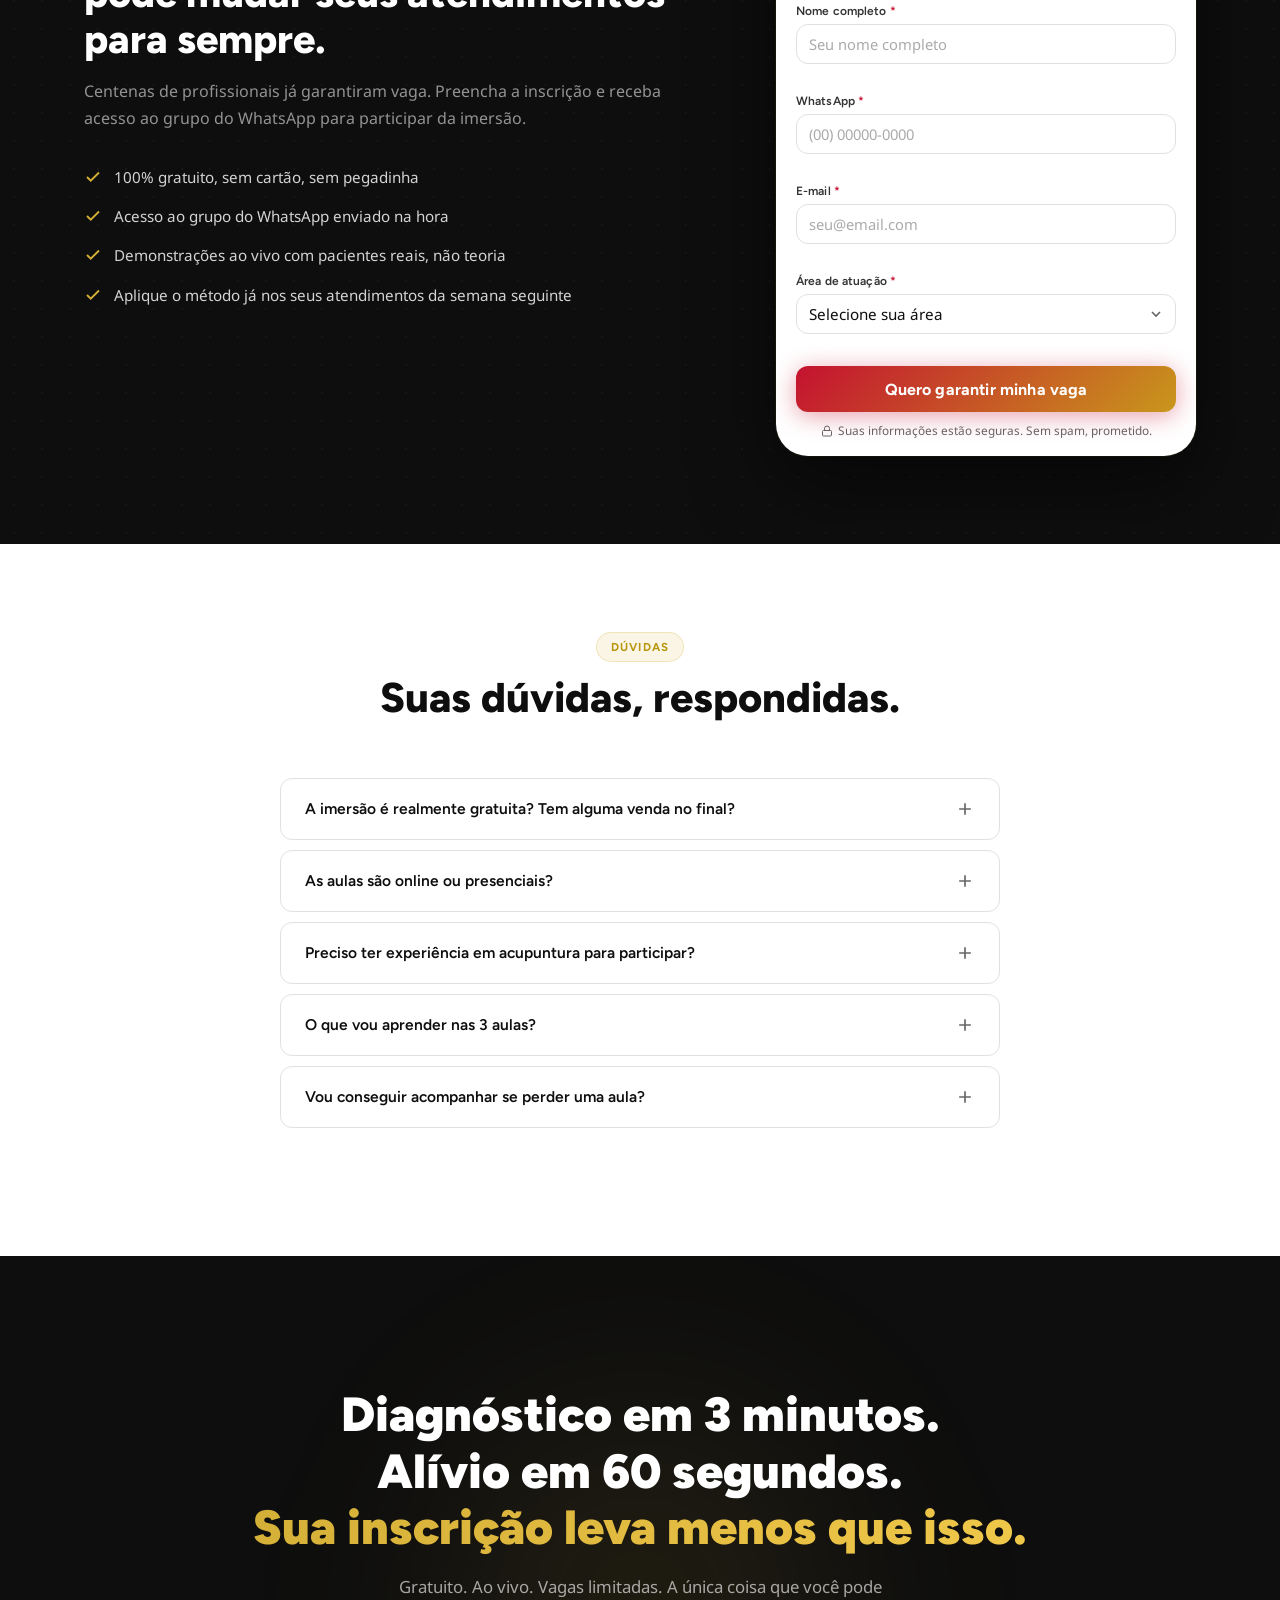
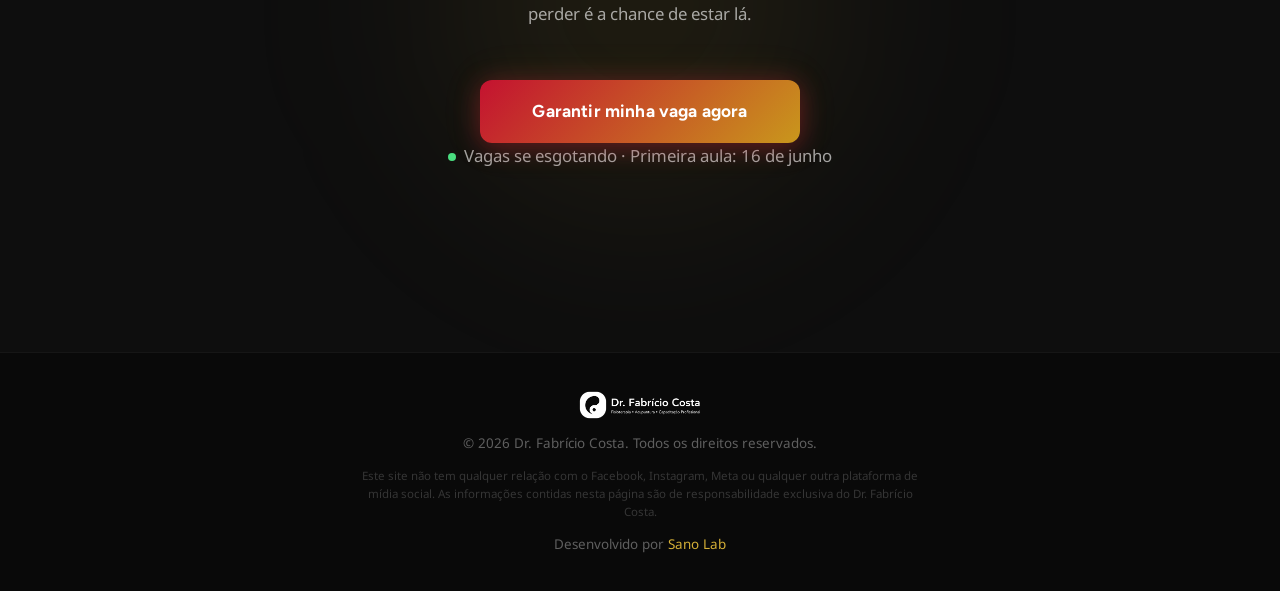
==== commit 8a69dfe3: "Substitui placeholder pelo vídeo real da imersão na seção sobre Co-Authored-By: Claude Sonnet 4.6 <n" ====
--- a/index.html
+++ b/index.html
@@ -167,14 +167,7 @@
         </div>
 
         <div class="im-about-video-wrap">
-          <div class="im-video-placeholder" aria-label="Vídeo de apresentação do Dr. Fabrício Costa">
-            <div class="im-video-inner">
-              <div class="im-video-icon" aria-hidden="true">
-                <svg viewBox="0 0 24 24" fill="none" stroke="currentColor" stroke-width="1.5"><circle cx="12" cy="12" r="10"/><polygon points="10 8 16 12 10 16 10 8" fill="currentColor" stroke="none"/></svg>
-              </div>
-              <p class="im-video-label">Vídeo do Dr. Fabrício<br><span>Substituir pelo link do vídeo</span></p>
-            </div>
-          </div>
+          <video class="im-video" src="video/imersão.mp4" controls playsinline preload="metadata" aria-label="Vídeo de apresentação da Imersão Método Balance Pro"></video>
         </div>
 
       </div>
--- a/css/imersao.css
+++ b/css/imersao.css
@@ -788,6 +788,14 @@
 
 /* Vídeo 9:16 */
 .im-about-video-wrap { width: 100%; }
+.im-video {
+  display: block;
+  width: 100%;
+  aspect-ratio: 9 / 16;
+  border-radius: 16px;
+  background: #000;
+  object-fit: cover;
+}
 
 .im-video-placeholder {
   aspect-ratio: 9 / 16;
